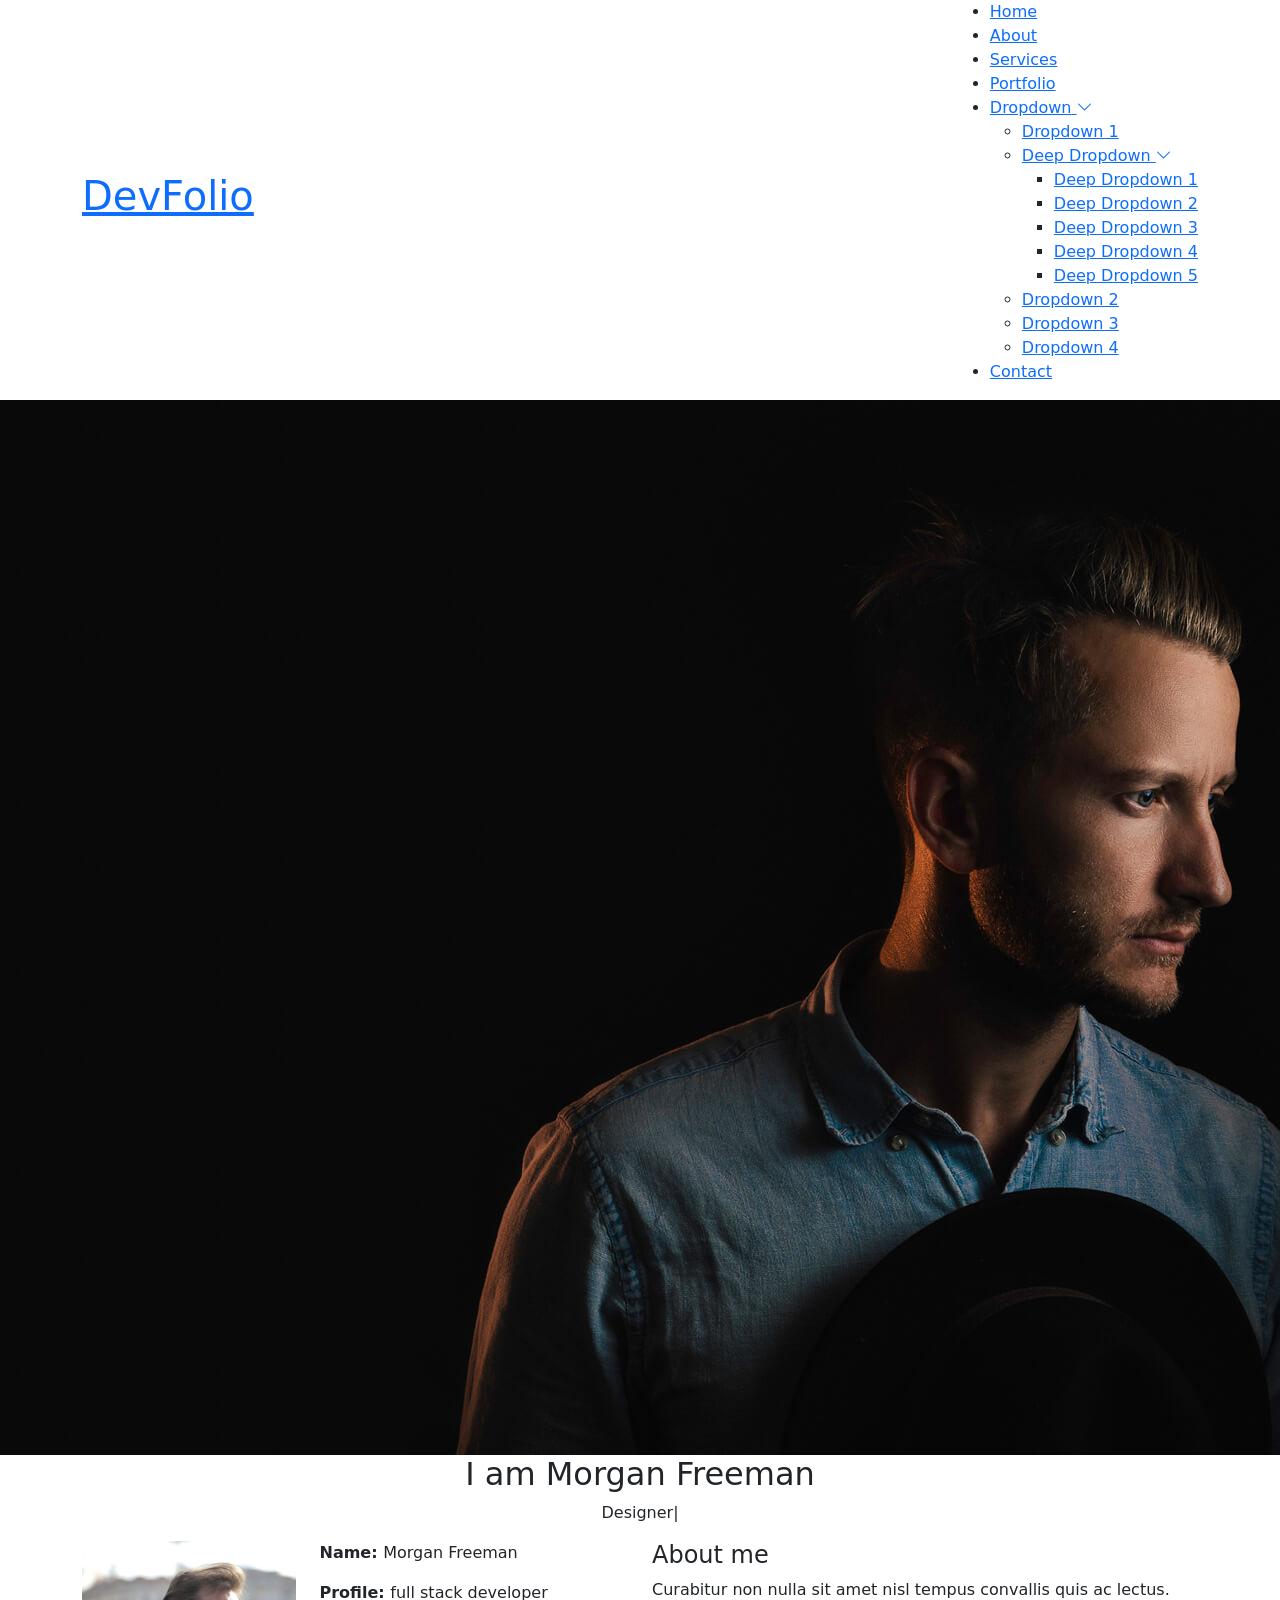
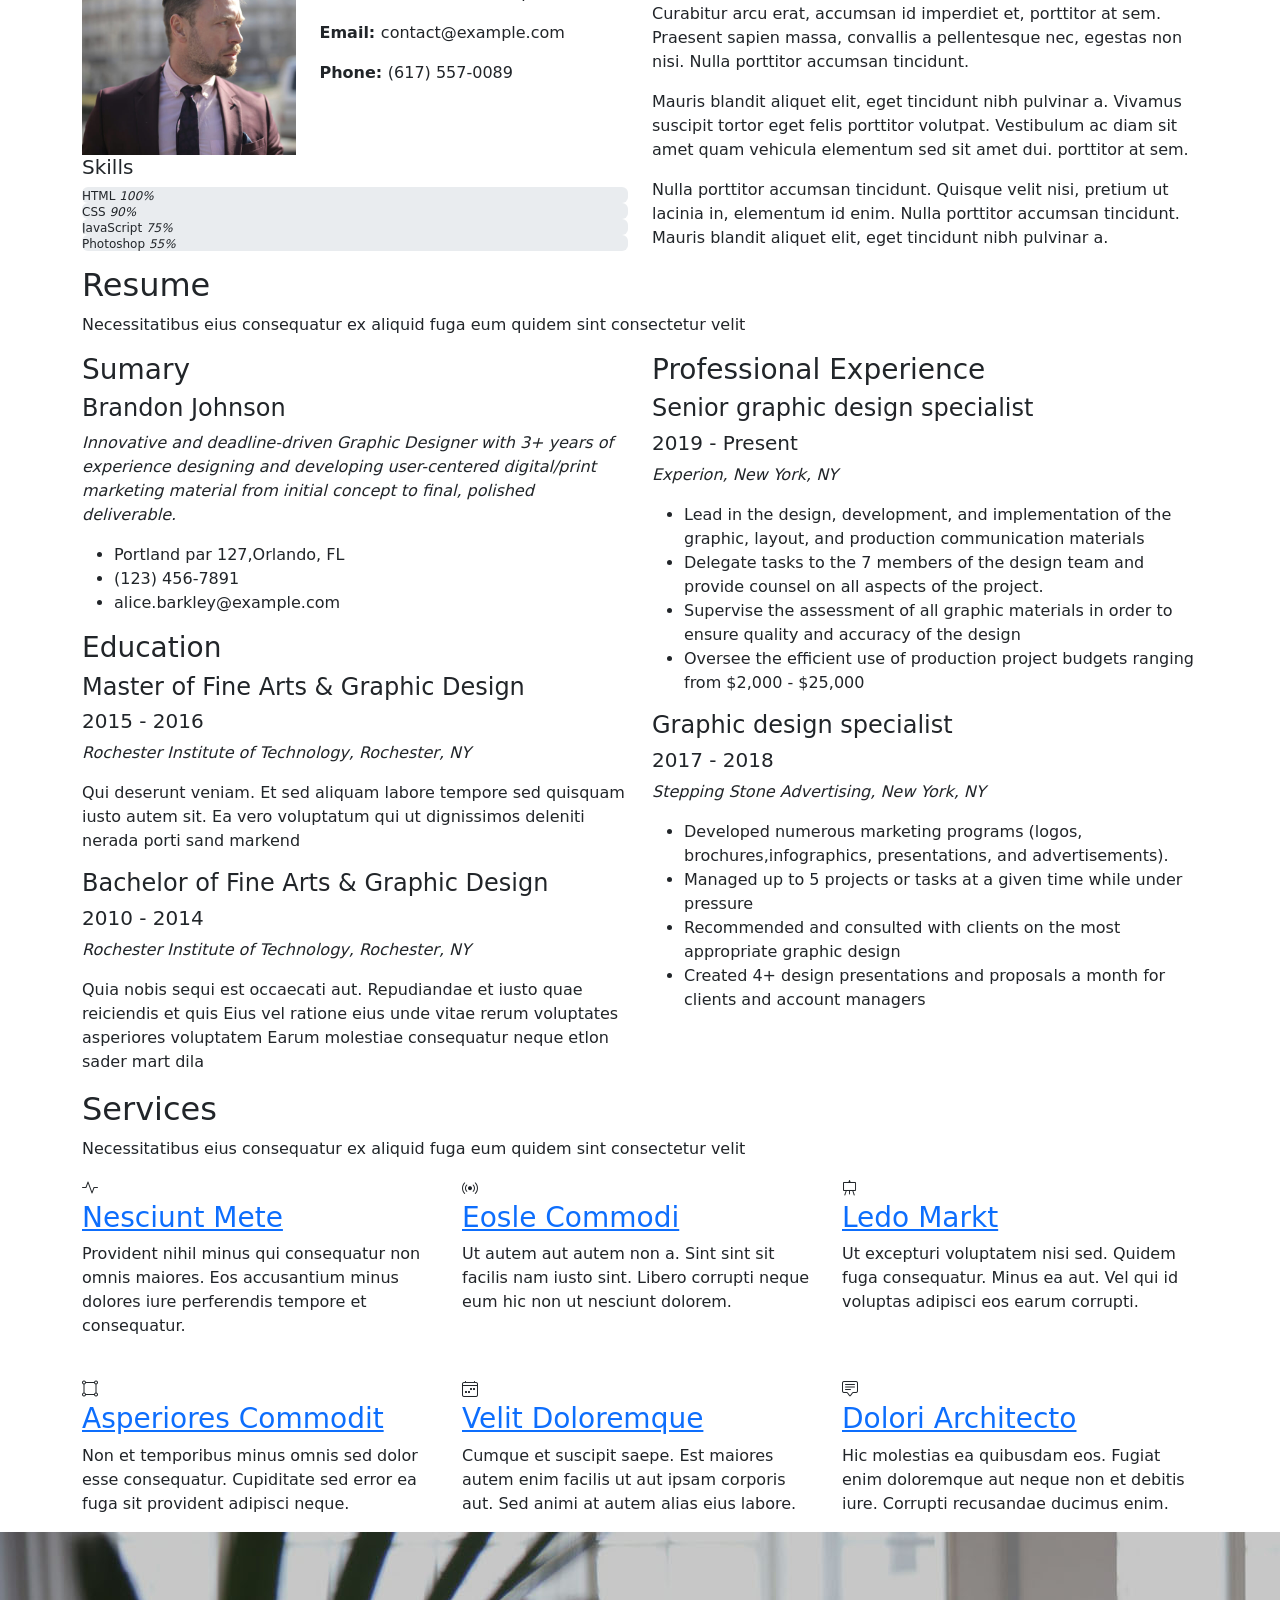
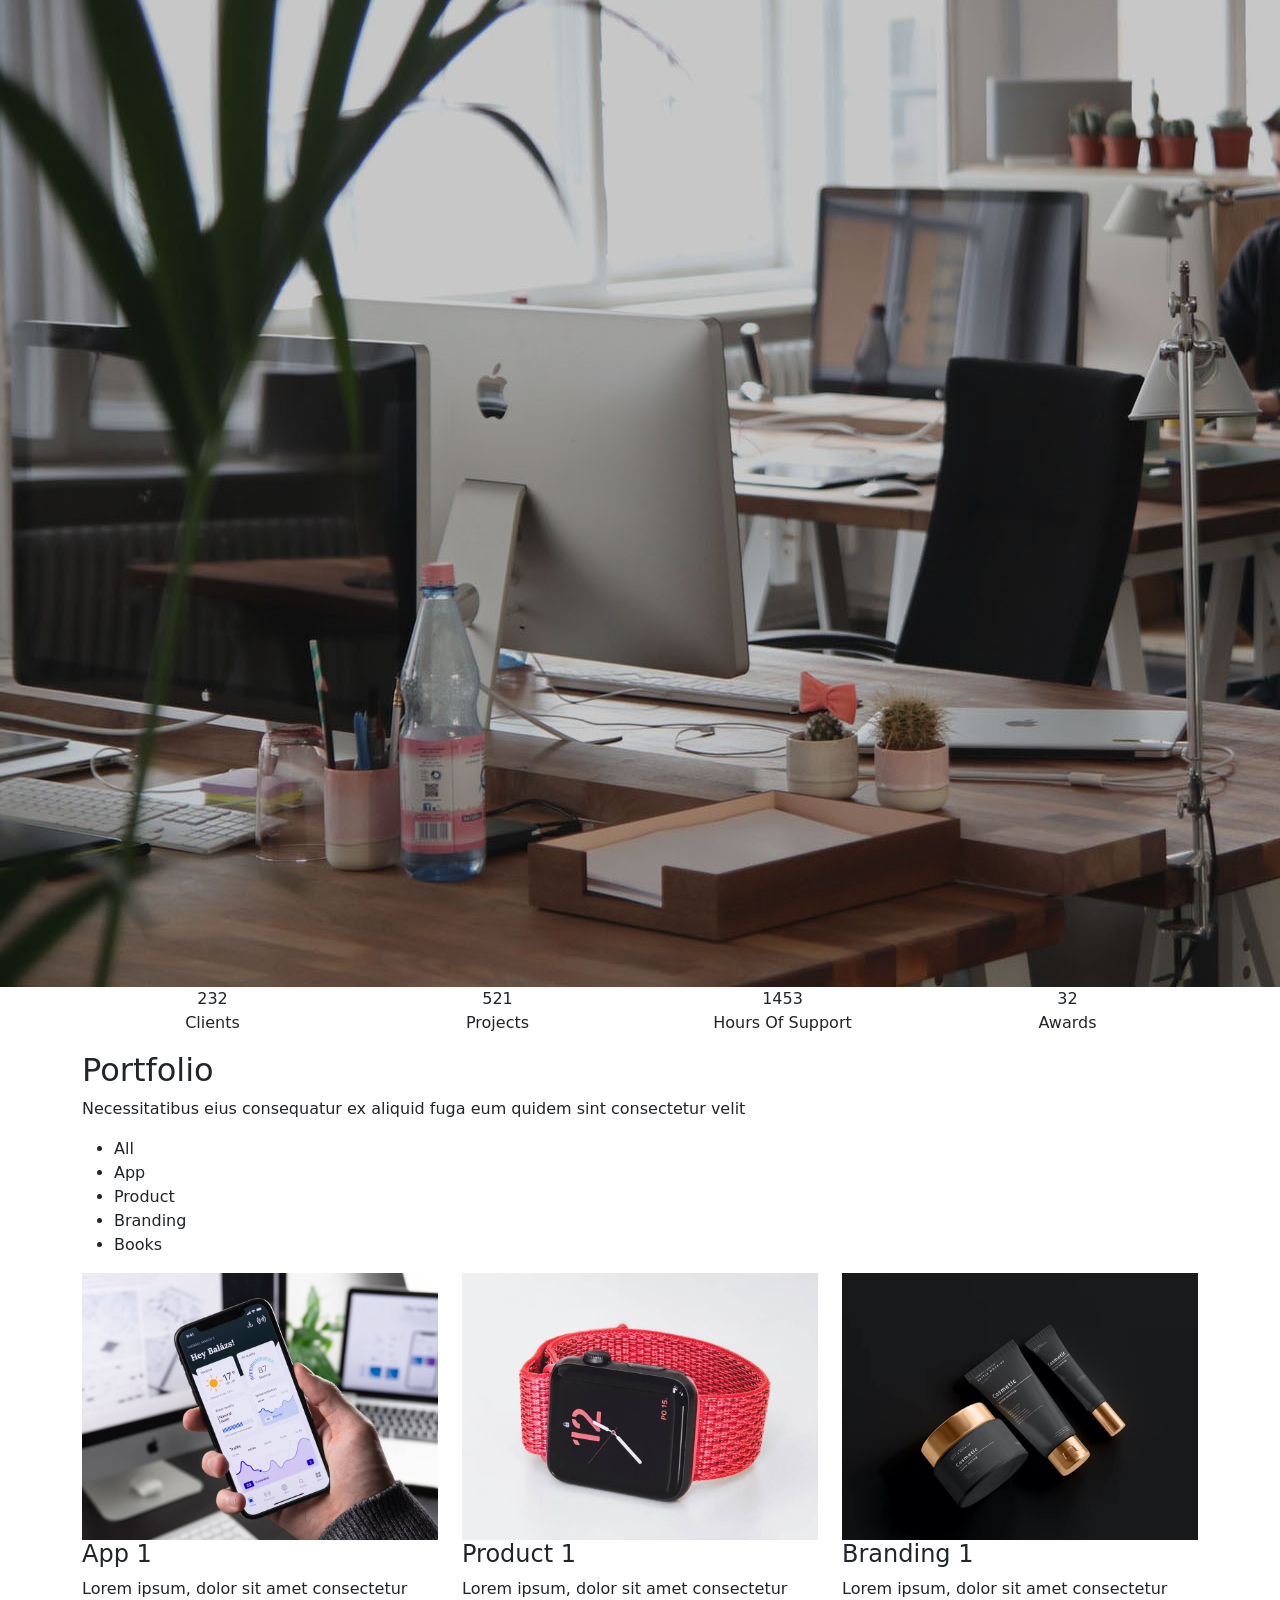
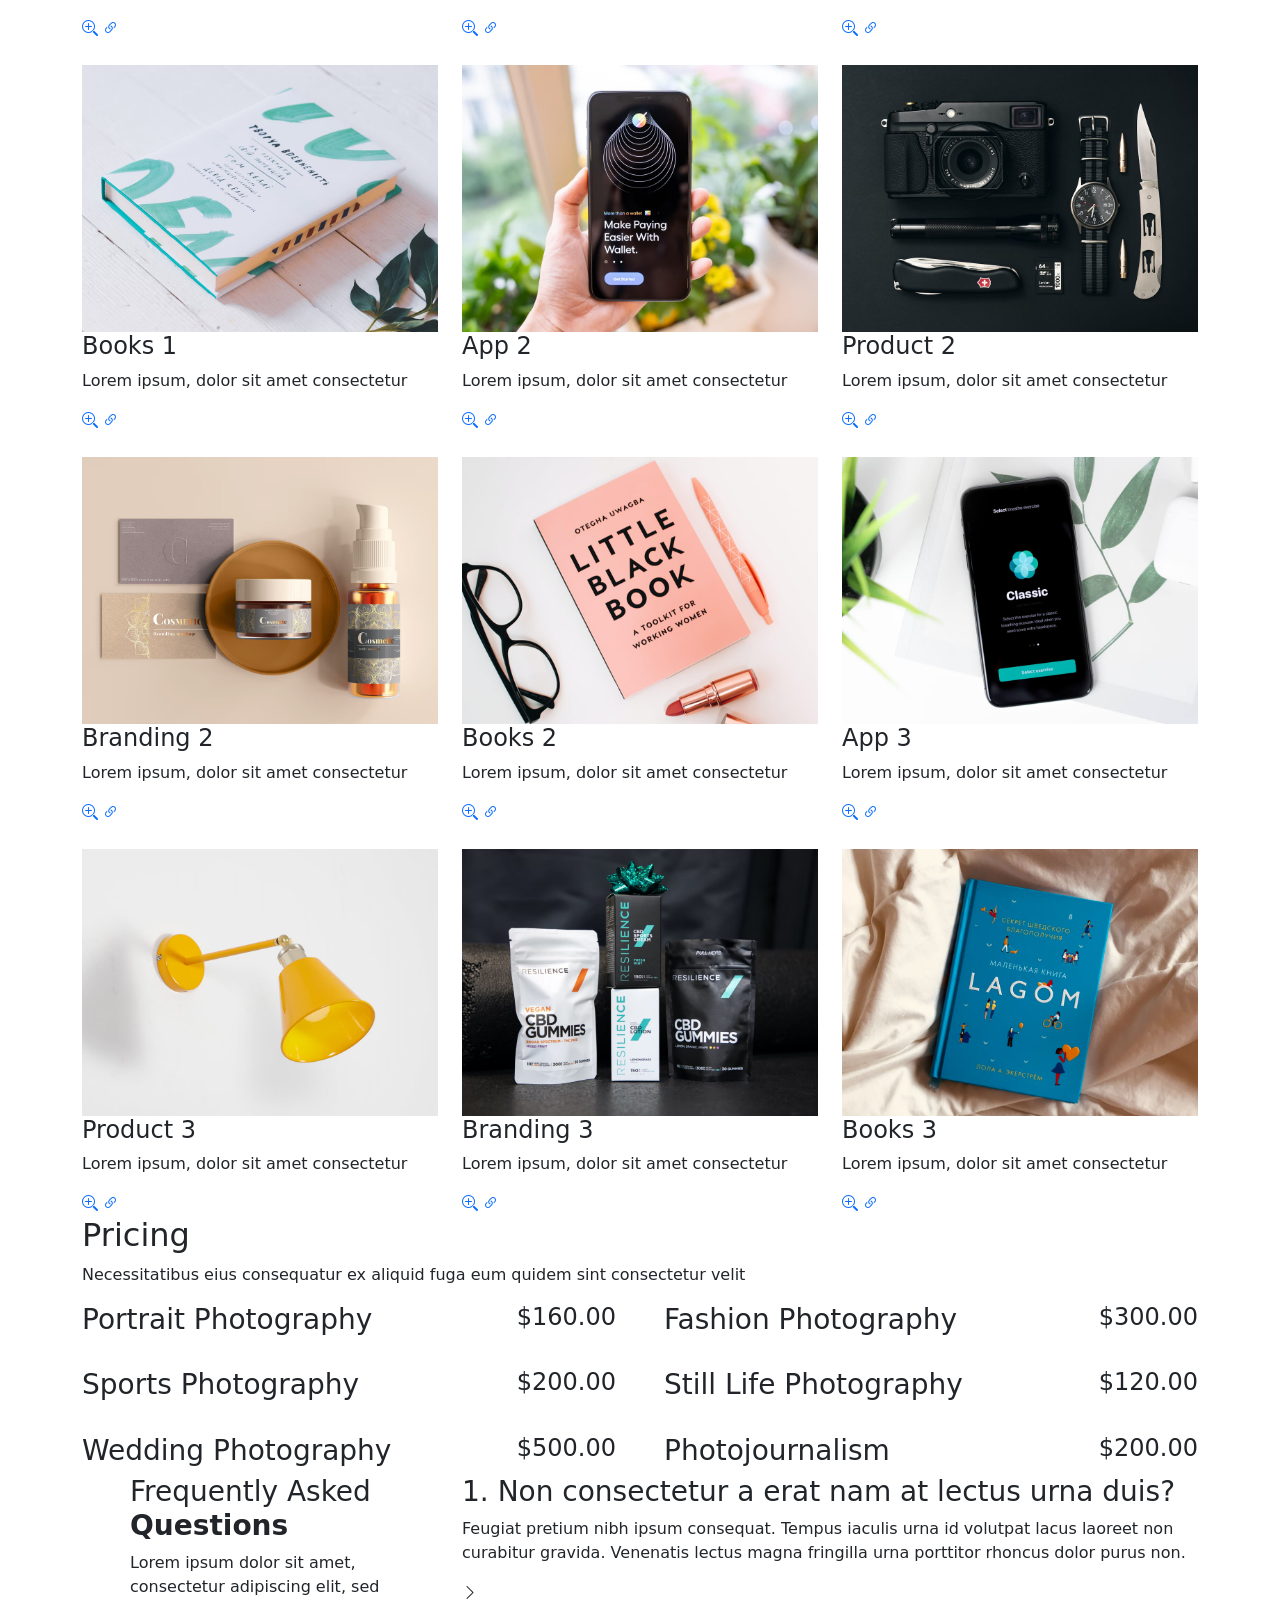
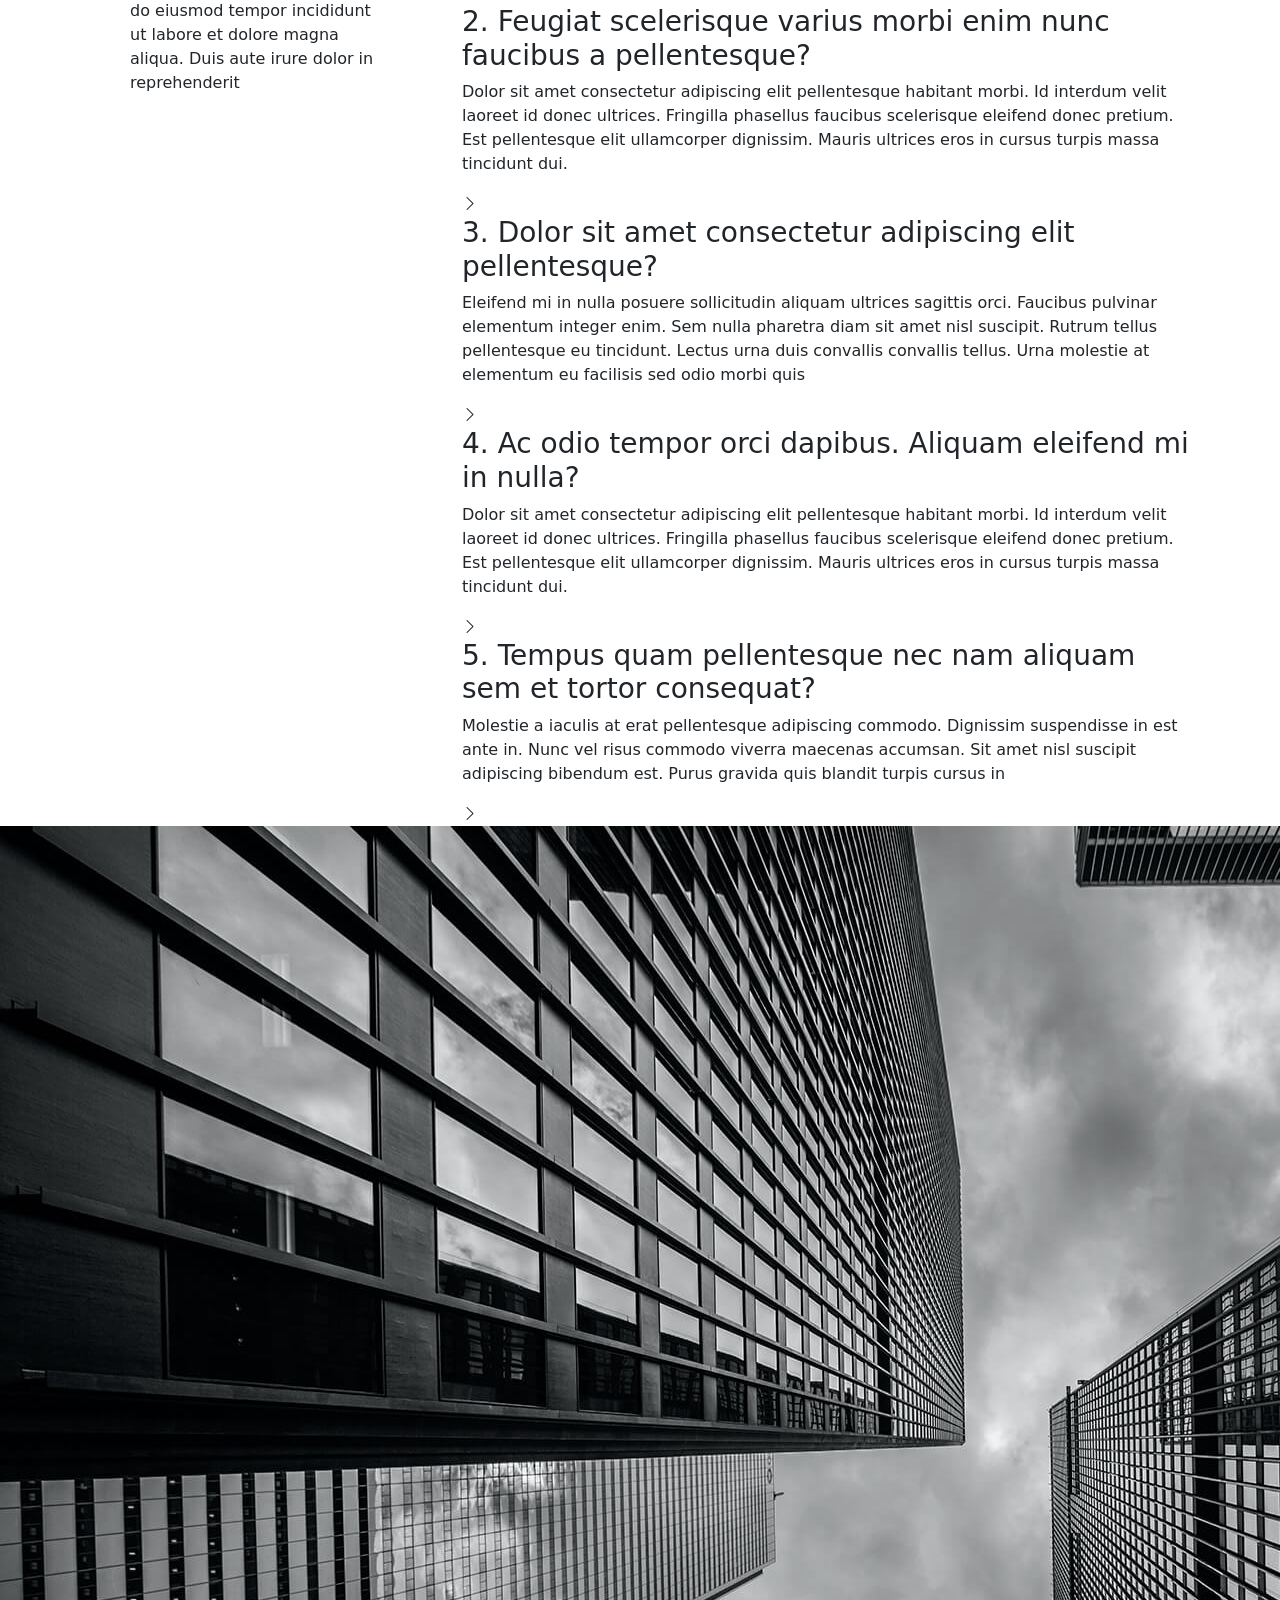
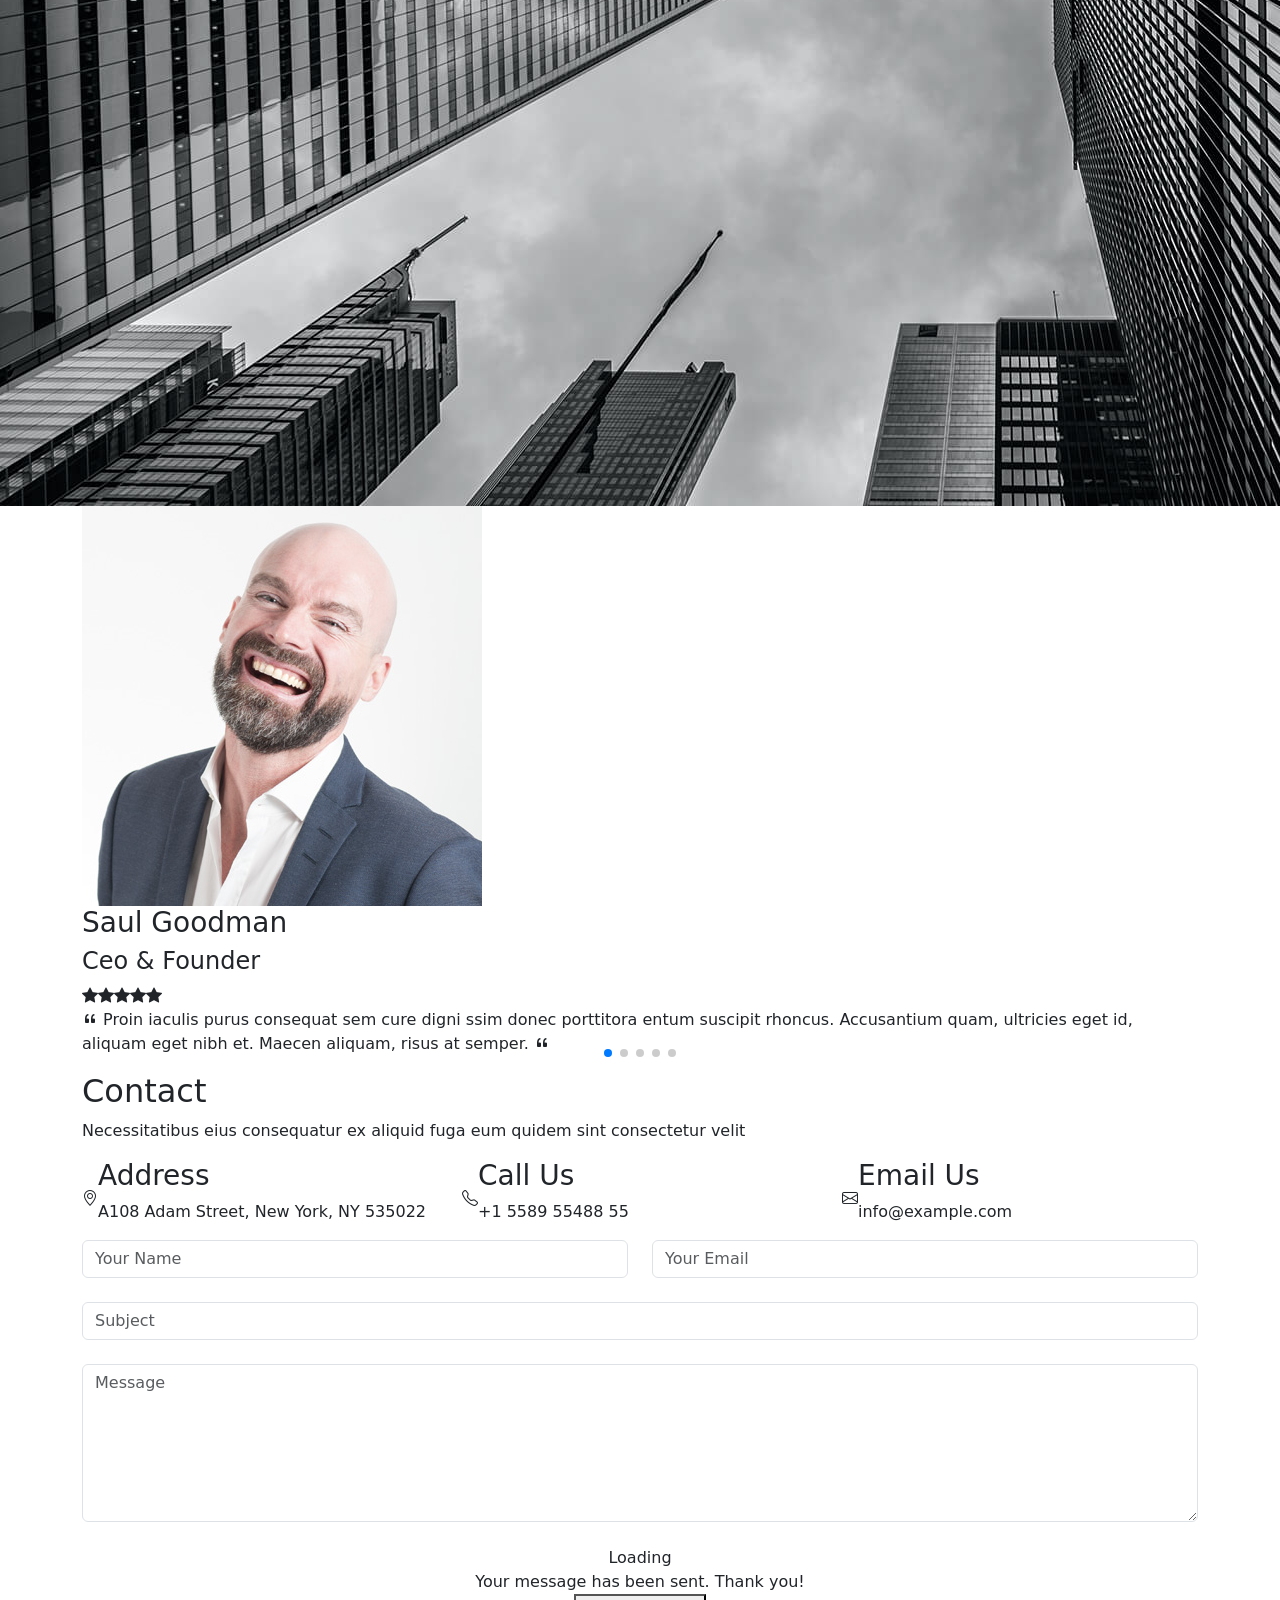
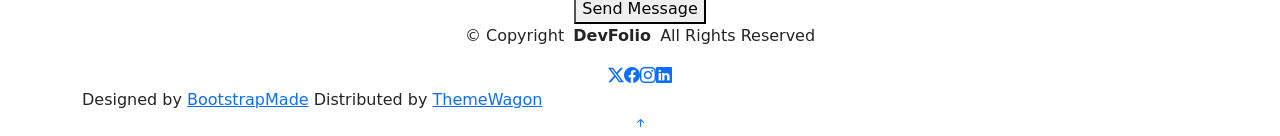
==== index.html @ 2f541959 "Upload full DevFolio site" ====
<!DOCTYPE html>
<html lang="en">

<head>
  <meta charset="utf-8">
  <meta content="width=device-width, initial-scale=1.0" name="viewport">
  <title>Index - DevFolio Bootstrap Template</title>
  <meta name="description" content="">
  <meta name="keywords" content="">

  <!-- Favicons -->
  <link href="assets/img/favicon.png" rel="icon">
  <link href="assets/img/apple-touch-icon.png" rel="apple-touch-icon">

  <!-- Fonts -->
  <link href="https://fonts.googleapis.com" rel="preconnect">
  <link href="https://fonts.gstatic.com" rel="preconnect" crossorigin>
  <link href="https://fonts.googleapis.com/css2?family=Roboto:ital,wght@0,100;0,300;0,400;0,500;0,700;0,900;1,100;1,300;1,400;1,500;1,700;1,900&family=Poppins:ital,wght@0,100;0,200;0,300;0,400;0,500;0,600;0,700;0,800;0,900;1,100;1,200;1,300;1,400;1,500;1,600;1,700;1,800;1,900&family=Raleway:ital,wght@0,100;0,200;0,300;0,400;0,500;0,600;0,700;0,800;0,900;1,100;1,200;1,300;1,400;1,500;1,600;1,700;1,800;1,900&display=swap" rel="stylesheet">

  <!-- Vendor CSS Files -->
  <link href="assets/vendor/bootstrap/css/bootstrap.min.css" rel="stylesheet">
  <link href="assets/vendor/bootstrap-icons/bootstrap-icons.css" rel="stylesheet">
  <link href="assets/vendor/aos/aos.css" rel="stylesheet">
  <link href="assets/vendor/glightbox/css/glightbox.min.css" rel="stylesheet">
  <link href="assets/vendor/swiper/swiper-bundle.min.css" rel="stylesheet">

  <!-- Main CSS File -->
  <link href="assets/css/main.css" rel="stylesheet">

  <!-- =======================================================
  * Template Name: DevFolio
  * Template URL: https://bootstrapmade.com/devfolio-bootstrap-portfolio-html-template/
  * Updated: Aug 07 2024 with Bootstrap v5.3.3
  * Author: BootstrapMade.com
  * License: https://bootstrapmade.com/license/
  ======================================================== -->
</head>

<body class="index-page">

  <header id="header" class="header d-flex align-items-center sticky-top">
    <div class="container-fluid container-xl position-relative d-flex align-items-center justify-content-between">

      <a href="index.html" class="logo d-flex align-items-center">
        <!-- Uncomment the line below if you also wish to use an image logo -->
        <!-- <img src="assets/img/logo.png" alt=""> -->
        <h1 class="sitename">DevFolio</h1>
      </a>

      <nav id="navmenu" class="navmenu">
        <ul>
          <li><a href="#hero" class="active">Home<br></a></li>
          <li><a href="#about">About</a></li>
          <li><a href="#services">Services</a></li>
          <li><a href="#portfolio">Portfolio</a></li>
          <li class="dropdown"><a href="#"><span>Dropdown</span> <i class="bi bi-chevron-down toggle-dropdown"></i></a>
            <ul>
              <li><a href="#">Dropdown 1</a></li>
              <li class="dropdown"><a href="#"><span>Deep Dropdown</span> <i class="bi bi-chevron-down toggle-dropdown"></i></a>
                <ul>
                  <li><a href="#">Deep Dropdown 1</a></li>
                  <li><a href="#">Deep Dropdown 2</a></li>
                  <li><a href="#">Deep Dropdown 3</a></li>
                  <li><a href="#">Deep Dropdown 4</a></li>
                  <li><a href="#">Deep Dropdown 5</a></li>
                </ul>
              </li>
              <li><a href="#">Dropdown 2</a></li>
              <li><a href="#">Dropdown 3</a></li>
              <li><a href="#">Dropdown 4</a></li>
            </ul>
          </li>
          <li><a href="#contact">Contact</a></li>
        </ul>
        <i class="mobile-nav-toggle d-xl-none bi bi-list"></i>
      </nav>

    </div>
  </header>

  <main class="main">

    <!-- Hero Section -->
    <section id="hero" class="hero section dark-background">

      <img src="assets/img/hero-img.jpg" alt="" data-aos="fade-in">

      <div class="container d-flex flex-column align-items-center justify-content-center text-center" data-aos="fade-up" data-aos-delay="100">
        <h2>I am Morgan Freeman</h2>
        <p><span class="typed" data-typed-items="Designer, Developer, Freelancer, Photographer"></span></p>
      </div>

    </section><!-- /Hero Section -->

    <!-- About Section -->
    <section id="about" class="about section">

      <div class="container" data-aos="fade-up" data-aos-delay="100">

        <div class="row gy-4">
          <div class="col-md-6">

            <div class="row justify-content-between gy-4">
              <div class="col-lg-5">
                <img src="assets/img/profile-img.jpg" class="img-fluid" alt="">
              </div>
              <div class="col-lg-7 about-info">
                <p><strong>Name: </strong> <span>Morgan Freeman</span></p>
                <p><strong>Profile: </strong> <span>full stack developer</span></p>
                <p><strong>Email: </strong> <span>contact@example.com</span></p>
                <p><strong>Phone: </strong> <span>(617) 557-0089</span></p>
              </div>
            </div>

            <div class="skills-content skills-animation">

              <h5>Skills</h5>

              <div class="progress">
                <span class="skill"><span>HTML</span> <i class="val">100%</i></span>
                <div class="progress-bar-wrap">
                  <div class="progress-bar" role="progressbar" aria-valuenow="100" aria-valuemin="0" aria-valuemax="100"></div>
                </div>
              </div><!-- End Skills Item -->

              <div class="progress">
                <span class="skill"><span>CSS</span> <i class="val">90%</i></span>
                <div class="progress-bar-wrap">
                  <div class="progress-bar" role="progressbar" aria-valuenow="90" aria-valuemin="0" aria-valuemax="100"></div>
                </div>
              </div><!-- End Skills Item -->

              <div class="progress">
                <span class="skill"><span>JavaScript</span> <i class="val">75%</i></span>
                <div class="progress-bar-wrap">
                  <div class="progress-bar" role="progressbar" aria-valuenow="75" aria-valuemin="0" aria-valuemax="100"></div>
                </div>
              </div><!-- End Skills Item -->

              <div class="progress">
                <span class="skill"><span>Photoshop</span> <i class="val">55%</i></span>
                <div class="progress-bar-wrap">
                  <div class="progress-bar" role="progressbar" aria-valuenow="55" aria-valuemin="0" aria-valuemax="100"></div>
                </div>
              </div><!-- End Skills Item -->

            </div>
          </div>

          <div class="col-md-6">
            <div class="about-me">
              <h4>About me</h4>
              <p>
                Curabitur non nulla sit amet nisl tempus convallis quis ac lectus. Curabitur arcu erat, accumsan id
                imperdiet et, porttitor
                at sem. Praesent sapien massa, convallis a pellentesque nec, egestas non nisi. Nulla
                porttitor accumsan tincidunt.
              </p>
              <p>
                Mauris blandit aliquet elit, eget tincidunt nibh pulvinar a. Vivamus suscipit tortor eget felis
                porttitor volutpat. Vestibulum
                ac diam sit amet quam vehicula elementum sed sit amet dui. porttitor at sem.
              </p>
              <p>
                Nulla porttitor accumsan tincidunt. Quisque velit nisi, pretium ut lacinia in, elementum id enim.
                Nulla porttitor accumsan
                tincidunt. Mauris blandit aliquet elit, eget tincidunt nibh pulvinar a.
              </p>
            </div>
          </div>
        </div>

      </div>

    </section><!-- /About Section -->

    <!-- Resume Section -->
    <section id="resume" class="resume section">

      <!-- Section Title -->
      <div class="container section-title" data-aos="fade-up">
        <h2>Resume</h2>
        <p>Necessitatibus eius consequatur ex aliquid fuga eum quidem sint consectetur velit</p>
      </div><!-- End Section Title -->

      <div class="container">

        <div class="row">

          <div class="col-lg-6" data-aos="fade-up" data-aos-delay="100">
            <h3 class="resume-title">Sumary</h3>

            <div class="resume-item pb-0">
              <h4>Brandon Johnson</h4>
              <p><em>Innovative and deadline-driven Graphic Designer with 3+ years of experience designing and developing user-centered digital/print marketing material from initial concept to final, polished deliverable.</em></p>
              <ul>
                <li>Portland par 127,Orlando, FL</li>
                <li>(123) 456-7891</li>
                <li>alice.barkley@example.com</li>
              </ul>
            </div><!-- Edn Resume Item -->

            <h3 class="resume-title">Education</h3>
            <div class="resume-item">
              <h4>Master of Fine Arts &amp; Graphic Design</h4>
              <h5>2015 - 2016</h5>
              <p><em>Rochester Institute of Technology, Rochester, NY</em></p>
              <p>Qui deserunt veniam. Et sed aliquam labore tempore sed quisquam iusto autem sit. Ea vero voluptatum qui ut dignissimos deleniti nerada porti sand markend</p>
            </div><!-- Edn Resume Item -->

            <div class="resume-item">
              <h4>Bachelor of Fine Arts &amp; Graphic Design</h4>
              <h5>2010 - 2014</h5>
              <p><em>Rochester Institute of Technology, Rochester, NY</em></p>
              <p>Quia nobis sequi est occaecati aut. Repudiandae et iusto quae reiciendis et quis Eius vel ratione eius unde vitae rerum voluptates asperiores voluptatem Earum molestiae consequatur neque etlon sader mart dila</p>
            </div><!-- Edn Resume Item -->

          </div>

          <div class="col-lg-6" data-aos="fade-up" data-aos-delay="200">
            <h3 class="resume-title">Professional Experience</h3>
            <div class="resume-item">
              <h4>Senior graphic design specialist</h4>
              <h5>2019 - Present</h5>
              <p><em>Experion, New York, NY </em></p>
              <ul>
                <li>Lead in the design, development, and implementation of the graphic, layout, and production communication materials</li>
                <li>Delegate tasks to the 7 members of the design team and provide counsel on all aspects of the project. </li>
                <li>Supervise the assessment of all graphic materials in order to ensure quality and accuracy of the design</li>
                <li>Oversee the efficient use of production project budgets ranging from $2,000 - $25,000</li>
              </ul>
            </div><!-- Edn Resume Item -->

            <div class="resume-item">
              <h4>Graphic design specialist</h4>
              <h5>2017 - 2018</h5>
              <p><em>Stepping Stone Advertising, New York, NY</em></p>
              <ul>
                <li>Developed numerous marketing programs (logos, brochures,infographics, presentations, and advertisements).</li>
                <li>Managed up to 5 projects or tasks at a given time while under pressure</li>
                <li>Recommended and consulted with clients on the most appropriate graphic design</li>
                <li>Created 4+ design presentations and proposals a month for clients and account managers</li>
              </ul>
            </div><!-- Edn Resume Item -->

          </div>

        </div>

      </div>

    </section><!-- /Resume Section -->

    <!-- Services Section -->
    <section id="services" class="services section">

      <!-- Section Title -->
      <div class="container section-title" data-aos="fade-up">
        <h2>Services</h2>
        <p>Necessitatibus eius consequatur ex aliquid fuga eum quidem sint consectetur velit</p>
      </div><!-- End Section Title -->

      <div class="container">

        <div class="row gy-4">

          <div class="col-lg-4 col-md-6" data-aos="fade-up" data-aos-delay="100">
            <div class="service-item  position-relative">
              <div class="icon">
                <i class="bi bi-activity"></i>
              </div>
              <a href="#" class="stretched-link">
                <h3>Nesciunt Mete</h3>
              </a>
              <p>Provident nihil minus qui consequatur non omnis maiores. Eos accusantium minus dolores iure perferendis tempore et consequatur.</p>
            </div>
          </div><!-- End Service Item -->

          <div class="col-lg-4 col-md-6" data-aos="fade-up" data-aos-delay="200">
            <div class="service-item position-relative">
              <div class="icon">
                <i class="bi bi-broadcast"></i>
              </div>
              <a href="#" class="stretched-link">
                <h3>Eosle Commodi</h3>
              </a>
              <p>Ut autem aut autem non a. Sint sint sit facilis nam iusto sint. Libero corrupti neque eum hic non ut nesciunt dolorem.</p>
            </div>
          </div><!-- End Service Item -->

          <div class="col-lg-4 col-md-6" data-aos="fade-up" data-aos-delay="300">
            <div class="service-item position-relative">
              <div class="icon">
                <i class="bi bi-easel"></i>
              </div>
              <a href="#" class="stretched-link">
                <h3>Ledo Markt</h3>
              </a>
              <p>Ut excepturi voluptatem nisi sed. Quidem fuga consequatur. Minus ea aut. Vel qui id voluptas adipisci eos earum corrupti.</p>
            </div>
          </div><!-- End Service Item -->

          <div class="col-lg-4 col-md-6" data-aos="fade-up" data-aos-delay="400">
            <div class="service-item position-relative">
              <div class="icon">
                <i class="bi bi-bounding-box-circles"></i>
              </div>
              <a href="#" class="stretched-link">
                <h3>Asperiores Commodit</h3>
              </a>
              <p>Non et temporibus minus omnis sed dolor esse consequatur. Cupiditate sed error ea fuga sit provident adipisci neque.</p>
              <a href="#" class="stretched-link"></a>
            </div>
          </div><!-- End Service Item -->

          <div class="col-lg-4 col-md-6" data-aos="fade-up" data-aos-delay="500">
            <div class="service-item position-relative">
              <div class="icon">
                <i class="bi bi-calendar4-week"></i>
              </div>
              <a href="#" class="stretched-link">
                <h3>Velit Doloremque</h3>
              </a>
              <p>Cumque et suscipit saepe. Est maiores autem enim facilis ut aut ipsam corporis aut. Sed animi at autem alias eius labore.</p>
              <a href="#" class="stretched-link"></a>
            </div>
          </div><!-- End Service Item -->

          <div class="col-lg-4 col-md-6" data-aos="fade-up" data-aos-delay="600">
            <div class="service-item position-relative">
              <div class="icon">
                <i class="bi bi-chat-square-text"></i>
              </div>
              <a href="#" class="stretched-link">
                <h3>Dolori Architecto</h3>
              </a>
              <p>Hic molestias ea quibusdam eos. Fugiat enim doloremque aut neque non et debitis iure. Corrupti recusandae ducimus enim.</p>
              <a href="#" class="stretched-link"></a>
            </div>
          </div><!-- End Service Item -->

        </div>

      </div>

    </section><!-- /Services Section -->

    <!-- Stats Section -->
    <section id="stats" class="stats section accent-background">

      <img src="assets/img/stats-bg.jpg" alt="" data-aos="fade-in">

      <div class="container position-relative" data-aos="fade-up" data-aos-delay="100">

        <div class="row gy-4">

          <div class="col-lg-3 col-md-6">
            <div class="stats-item text-center w-100 h-100">
              <span data-purecounter-start="0" data-purecounter-end="232" data-purecounter-duration="0" class="purecounter">232</span>
              <p>Clients</p>
            </div>
          </div><!-- End Stats Item -->

          <div class="col-lg-3 col-md-6">
            <div class="stats-item text-center w-100 h-100">
              <span data-purecounter-start="0" data-purecounter-end="521" data-purecounter-duration="0" class="purecounter">521</span>
              <p>Projects</p>
            </div>
          </div><!-- End Stats Item -->

          <div class="col-lg-3 col-md-6">
            <div class="stats-item text-center w-100 h-100">
              <span data-purecounter-start="0" data-purecounter-end="1453" data-purecounter-duration="0" class="purecounter">1453</span>
              <p>Hours Of Support</p>
            </div>
          </div><!-- End Stats Item -->

          <div class="col-lg-3 col-md-6">
            <div class="stats-item text-center w-100 h-100">
              <span data-purecounter-start="0" data-purecounter-end="32" data-purecounter-duration="0" class="purecounter">32</span>
              <p>Awards</p>
            </div>
          </div><!-- End Stats Item -->

        </div>

      </div>

    </section><!-- /Stats Section -->

    <!-- Portfolio Section -->
    <section id="portfolio" class="portfolio section">

      <!-- Section Title -->
      <div class="container section-title" data-aos="fade-up">
        <h2>Portfolio</h2>
        <p>Necessitatibus eius consequatur ex aliquid fuga eum quidem sint consectetur velit</p>
      </div><!-- End Section Title -->

      <div class="container">

        <div class="isotope-layout" data-default-filter="*" data-layout="masonry" data-sort="original-order">

          <ul class="portfolio-filters isotope-filters" data-aos="fade-up" data-aos-delay="100">
            <li data-filter="*" class="filter-active">All</li>
            <li data-filter=".filter-app">App</li>
            <li data-filter=".filter-product">Product</li>
            <li data-filter=".filter-branding">Branding</li>
            <li data-filter=".filter-books">Books</li>
          </ul><!-- End Portfolio Filters -->

          <div class="row gy-4 isotope-container" data-aos="fade-up" data-aos-delay="200">

            <div class="col-lg-4 col-md-6 portfolio-item isotope-item filter-app">
              <img src="assets/img/portfolio/app-1.jpg" class="img-fluid" alt="">
              <div class="portfolio-info">
                <h4>App 1</h4>
                <p>Lorem ipsum, dolor sit amet consectetur</p>
                <a href="assets/img/portfolio/app-1.jpg" title="App 1" data-gallery="portfolio-gallery-app" class="glightbox preview-link"><i class="bi bi-zoom-in"></i></a>
                <a href="portfolio-details.html" title="More Details" class="details-link"><i class="bi bi-link-45deg"></i></a>
              </div>
            </div><!-- End Portfolio Item -->

            <div class="col-lg-4 col-md-6 portfolio-item isotope-item filter-product">
              <img src="assets/img/portfolio/product-1.jpg" class="img-fluid" alt="">
              <div class="portfolio-info">
                <h4>Product 1</h4>
                <p>Lorem ipsum, dolor sit amet consectetur</p>
                <a href="assets/img/portfolio/product-1.jpg" title="Product 1" data-gallery="portfolio-gallery-product" class="glightbox preview-link"><i class="bi bi-zoom-in"></i></a>
                <a href="portfolio-details.html" title="More Details" class="details-link"><i class="bi bi-link-45deg"></i></a>
              </div>
            </div><!-- End Portfolio Item -->

            <div class="col-lg-4 col-md-6 portfolio-item isotope-item filter-branding">
              <img src="assets/img/portfolio/branding-1.jpg" class="img-fluid" alt="">
              <div class="portfolio-info">
                <h4>Branding 1</h4>
                <p>Lorem ipsum, dolor sit amet consectetur</p>
                <a href="assets/img/portfolio/branding-1.jpg" title="Branding 1" data-gallery="portfolio-gallery-branding" class="glightbox preview-link"><i class="bi bi-zoom-in"></i></a>
                <a href="portfolio-details.html" title="More Details" class="details-link"><i class="bi bi-link-45deg"></i></a>
              </div>
            </div><!-- End Portfolio Item -->

            <div class="col-lg-4 col-md-6 portfolio-item isotope-item filter-books">
              <img src="assets/img/portfolio/books-1.jpg" class="img-fluid" alt="">
              <div class="portfolio-info">
                <h4>Books 1</h4>
                <p>Lorem ipsum, dolor sit amet consectetur</p>
                <a href="assets/img/portfolio/books-1.jpg" title="Branding 1" data-gallery="portfolio-gallery-book" class="glightbox preview-link"><i class="bi bi-zoom-in"></i></a>
                <a href="portfolio-details.html" title="More Details" class="details-link"><i class="bi bi-link-45deg"></i></a>
              </div>
            </div><!-- End Portfolio Item -->

            <div class="col-lg-4 col-md-6 portfolio-item isotope-item filter-app">
              <img src="assets/img/portfolio/app-2.jpg" class="img-fluid" alt="">
              <div class="portfolio-info">
                <h4>App 2</h4>
                <p>Lorem ipsum, dolor sit amet consectetur</p>
                <a href="assets/img/portfolio/app-2.jpg" title="App 2" data-gallery="portfolio-gallery-app" class="glightbox preview-link"><i class="bi bi-zoom-in"></i></a>
                <a href="portfolio-details.html" title="More Details" class="details-link"><i class="bi bi-link-45deg"></i></a>
              </div>
            </div><!-- End Portfolio Item -->

            <div class="col-lg-4 col-md-6 portfolio-item isotope-item filter-product">
              <img src="assets/img/portfolio/product-2.jpg" class="img-fluid" alt="">
              <div class="portfolio-info">
                <h4>Product 2</h4>
                <p>Lorem ipsum, dolor sit amet consectetur</p>
                <a href="assets/img/portfolio/product-2.jpg" title="Product 2" data-gallery="portfolio-gallery-product" class="glightbox preview-link"><i class="bi bi-zoom-in"></i></a>
                <a href="portfolio-details.html" title="More Details" class="details-link"><i class="bi bi-link-45deg"></i></a>
              </div>
            </div><!-- End Portfolio Item -->

            <div class="col-lg-4 col-md-6 portfolio-item isotope-item filter-branding">
              <img src="assets/img/portfolio/branding-2.jpg" class="img-fluid" alt="">
              <div class="portfolio-info">
                <h4>Branding 2</h4>
                <p>Lorem ipsum, dolor sit amet consectetur</p>
                <a href="assets/img/portfolio/branding-2.jpg" title="Branding 2" data-gallery="portfolio-gallery-branding" class="glightbox preview-link"><i class="bi bi-zoom-in"></i></a>
                <a href="portfolio-details.html" title="More Details" class="details-link"><i class="bi bi-link-45deg"></i></a>
              </div>
            </div><!-- End Portfolio Item -->

            <div class="col-lg-4 col-md-6 portfolio-item isotope-item filter-books">
              <img src="assets/img/portfolio/books-2.jpg" class="img-fluid" alt="">
              <div class="portfolio-info">
                <h4>Books 2</h4>
                <p>Lorem ipsum, dolor sit amet consectetur</p>
                <a href="assets/img/portfolio/books-2.jpg" title="Branding 2" data-gallery="portfolio-gallery-book" class="glightbox preview-link"><i class="bi bi-zoom-in"></i></a>
                <a href="portfolio-details.html" title="More Details" class="details-link"><i class="bi bi-link-45deg"></i></a>
              </div>
            </div><!-- End Portfolio Item -->

            <div class="col-lg-4 col-md-6 portfolio-item isotope-item filter-app">
              <img src="assets/img/portfolio/app-3.jpg" class="img-fluid" alt="">
              <div class="portfolio-info">
                <h4>App 3</h4>
                <p>Lorem ipsum, dolor sit amet consectetur</p>
                <a href="assets/img/portfolio/app-3.jpg" title="App 3" data-gallery="portfolio-gallery-app" class="glightbox preview-link"><i class="bi bi-zoom-in"></i></a>
                <a href="portfolio-details.html" title="More Details" class="details-link"><i class="bi bi-link-45deg"></i></a>
              </div>
            </div><!-- End Portfolio Item -->

            <div class="col-lg-4 col-md-6 portfolio-item isotope-item filter-product">
              <img src="assets/img/portfolio/product-3.jpg" class="img-fluid" alt="">
              <div class="portfolio-info">
                <h4>Product 3</h4>
                <p>Lorem ipsum, dolor sit amet consectetur</p>
                <a href="assets/img/portfolio/product-3.jpg" title="Product 3" data-gallery="portfolio-gallery-product" class="glightbox preview-link"><i class="bi bi-zoom-in"></i></a>
                <a href="portfolio-details.html" title="More Details" class="details-link"><i class="bi bi-link-45deg"></i></a>
              </div>
            </div><!-- End Portfolio Item -->

            <div class="col-lg-4 col-md-6 portfolio-item isotope-item filter-branding">
              <img src="assets/img/portfolio/branding-3.jpg" class="img-fluid" alt="">
              <div class="portfolio-info">
                <h4>Branding 3</h4>
                <p>Lorem ipsum, dolor sit amet consectetur</p>
                <a href="assets/img/portfolio/branding-3.jpg" title="Branding 2" data-gallery="portfolio-gallery-branding" class="glightbox preview-link"><i class="bi bi-zoom-in"></i></a>
                <a href="portfolio-details.html" title="More Details" class="details-link"><i class="bi bi-link-45deg"></i></a>
              </div>
            </div><!-- End Portfolio Item -->

            <div class="col-lg-4 col-md-6 portfolio-item isotope-item filter-books">
              <img src="assets/img/portfolio/books-3.jpg" class="img-fluid" alt="">
              <div class="portfolio-info">
                <h4>Books 3</h4>
                <p>Lorem ipsum, dolor sit amet consectetur</p>
                <a href="assets/img/portfolio/books-3.jpg" title="Branding 3" data-gallery="portfolio-gallery-book" class="glightbox preview-link"><i class="bi bi-zoom-in"></i></a>
                <a href="portfolio-details.html" title="More Details" class="details-link"><i class="bi bi-link-45deg"></i></a>
              </div>
            </div><!-- End Portfolio Item -->

          </div><!-- End Portfolio Container -->

        </div>

      </div>

    </section><!-- /Portfolio Section -->

    <!-- Pricing Section -->
    <section id="pricing" class="pricing section">

      <!-- Section Title -->
      <div class="container section-title" data-aos="fade-up">
        <h2>Pricing</h2>
        <p>Necessitatibus eius consequatur ex aliquid fuga eum quidem sint consectetur velit</p>
      </div><!-- End Section Title -->

      <div class="container" data-aos="fade-up" data-aos-delay="100">

        <div class="row gy-4 gx-lg-5">

          <div class="col-lg-6">
            <div class="pricing-item d-flex justify-content-between">
              <h3>Portrait Photography</h3>
              <h4>$160.00</h4>
            </div>
          </div><!-- End Pricing Item -->

          <div class="col-lg-6">
            <div class="pricing-item d-flex justify-content-between">
              <h3>Fashion Photography</h3>
              <h4>$300.00</h4>
            </div>
          </div><!-- End Pricing Item -->

          <div class="col-lg-6">
            <div class="pricing-item d-flex justify-content-between">
              <h3>Sports Photography</h3>
              <h4>$200.00</h4>
            </div>
          </div><!-- End Pricing Item -->

          <div class="col-lg-6">
            <div class="pricing-item d-flex justify-content-between">
              <h3>Still Life Photography</h3>
              <h4>$120.00</h4>
            </div>
          </div><!-- End Pricing Item -->

          <div class="col-lg-6">
            <div class="pricing-item d-flex justify-content-between">
              <h3>Wedding Photography</h3>
              <h4>$500.00</h4>
            </div>
          </div><!-- End Pricing Item -->

          <div class="col-lg-6">
            <div class="pricing-item d-flex justify-content-between">
              <h3>Photojournalism</h3>
              <h4>$200.00</h4>
            </div>
          </div><!-- End Pricing Item -->

        </div>

      </div>

    </section><!-- /Pricing Section -->

    <!-- Faq Section -->
    <section id="faq" class="faq section">

      <div class="container">

        <div class="row gy-4">

          <div class="col-lg-4" data-aos="fade-up" data-aos-delay="100">
            <div class="content px-xl-5">
              <h3><span>Frequently Asked </span><strong>Questions</strong></h3>
              <p>
                Lorem ipsum dolor sit amet, consectetur adipiscing elit, sed do eiusmod tempor incididunt ut labore et dolore magna aliqua. Duis aute irure dolor in reprehenderit
              </p>
            </div>
          </div>

          <div class="col-lg-8" data-aos="fade-up" data-aos-delay="200">

            <div class="faq-container">
              <div class="faq-item faq-active">
                <h3><span class="num">1.</span> <span>Non consectetur a erat nam at lectus urna duis?</span></h3>
                <div class="faq-content">
                  <p>Feugiat pretium nibh ipsum consequat. Tempus iaculis urna id volutpat lacus laoreet non curabitur gravida. Venenatis lectus magna fringilla urna porttitor rhoncus dolor purus non.</p>
                </div>
                <i class="faq-toggle bi bi-chevron-right"></i>
              </div><!-- End Faq item-->

              <div class="faq-item">
                <h3><span class="num">2.</span> <span>Feugiat scelerisque varius morbi enim nunc faucibus a pellentesque?</span></h3>
                <div class="faq-content">
                  <p>Dolor sit amet consectetur adipiscing elit pellentesque habitant morbi. Id interdum velit laoreet id donec ultrices. Fringilla phasellus faucibus scelerisque eleifend donec pretium. Est pellentesque elit ullamcorper dignissim. Mauris ultrices eros in cursus turpis massa tincidunt dui.</p>
                </div>
                <i class="faq-toggle bi bi-chevron-right"></i>
              </div><!-- End Faq item-->

              <div class="faq-item">
                <h3><span class="num">3.</span> <span>Dolor sit amet consectetur adipiscing elit pellentesque?</span></h3>
                <div class="faq-content">
                  <p>Eleifend mi in nulla posuere sollicitudin aliquam ultrices sagittis orci. Faucibus pulvinar elementum integer enim. Sem nulla pharetra diam sit amet nisl suscipit. Rutrum tellus pellentesque eu tincidunt. Lectus urna duis convallis convallis tellus. Urna molestie at elementum eu facilisis sed odio morbi quis</p>
                </div>
                <i class="faq-toggle bi bi-chevron-right"></i>
              </div><!-- End Faq item-->

              <div class="faq-item">
                <h3><span class="num">4.</span> <span>Ac odio tempor orci dapibus. Aliquam eleifend mi in nulla?</span></h3>
                <div class="faq-content">
                  <p>Dolor sit amet consectetur adipiscing elit pellentesque habitant morbi. Id interdum velit laoreet id donec ultrices. Fringilla phasellus faucibus scelerisque eleifend donec pretium. Est pellentesque elit ullamcorper dignissim. Mauris ultrices eros in cursus turpis massa tincidunt dui.</p>
                </div>
                <i class="faq-toggle bi bi-chevron-right"></i>
              </div><!-- End Faq item-->

              <div class="faq-item">
                <h3><span class="num">5.</span> <span>Tempus quam pellentesque nec nam aliquam sem et tortor consequat?</span></h3>
                <div class="faq-content">
                  <p>Molestie a iaculis at erat pellentesque adipiscing commodo. Dignissim suspendisse in est ante in. Nunc vel risus commodo viverra maecenas accumsan. Sit amet nisl suscipit adipiscing bibendum est. Purus gravida quis blandit turpis cursus in</p>
                </div>
                <i class="faq-toggle bi bi-chevron-right"></i>
              </div><!-- End Faq item-->

            </div>

          </div>
        </div>

      </div>

    </section><!-- /Faq Section -->

    <!-- Testimonials Section -->
    <section id="testimonials" class="testimonials section accent-background">

      <img src="assets/img/testimonials-bg.jpg" class="testimonials-bg" alt="">

      <div class="container" data-aos="fade-up" data-aos-delay="100">

        <div class="swiper init-swiper">
          <script type="application/json" class="swiper-config">
            {
              "loop": true,
              "speed": 600,
              "autoplay": {
                "delay": 5000
              },
              "slidesPerView": "auto",
              "pagination": {
                "el": ".swiper-pagination",
                "type": "bullets",
                "clickable": true
              }
            }
          </script>
          <div class="swiper-wrapper">

            <div class="swiper-slide">
              <div class="testimonial-item">
                <img src="assets/img/testimonials/testimonials-1.jpg" class="testimonial-img" alt="">
                <h3>Saul Goodman</h3>
                <h4>Ceo &amp; Founder</h4>
                <div class="stars">
                  <i class="bi bi-star-fill"></i><i class="bi bi-star-fill"></i><i class="bi bi-star-fill"></i><i class="bi bi-star-fill"></i><i class="bi bi-star-fill"></i>
                </div>
                <p>
                  <i class="bi bi-quote quote-icon-left"></i>
                  <span>Proin iaculis purus consequat sem cure digni ssim donec porttitora entum suscipit rhoncus. Accusantium quam, ultricies eget id, aliquam eget nibh et. Maecen aliquam, risus at semper.</span>
                  <i class="bi bi-quote quote-icon-right"></i>
                </p>
              </div>
            </div><!-- End testimonial item -->

            <div class="swiper-slide">
              <div class="testimonial-item">
                <img src="assets/img/testimonials/testimonials-2.jpg" class="testimonial-img" alt="">
                <h3>Sara Wilsson</h3>
                <h4>Designer</h4>
                <div class="stars">
                  <i class="bi bi-star-fill"></i><i class="bi bi-star-fill"></i><i class="bi bi-star-fill"></i><i class="bi bi-star-fill"></i><i class="bi bi-star-fill"></i>
                </div>
                <p>
                  <i class="bi bi-quote quote-icon-left"></i>
                  <span>Export tempor illum tamen malis malis eram quae irure esse labore quem cillum quid cillum eram malis quorum velit fore eram velit sunt aliqua noster fugiat irure amet legam anim culpa.</span>
                  <i class="bi bi-quote quote-icon-right"></i>
                </p>
              </div>
            </div><!-- End testimonial item -->

            <div class="swiper-slide">
              <div class="testimonial-item">
                <img src="assets/img/testimonials/testimonials-3.jpg" class="testimonial-img" alt="">
                <h3>Jena Karlis</h3>
                <h4>Store Owner</h4>
                <div class="stars">
                  <i class="bi bi-star-fill"></i><i class="bi bi-star-fill"></i><i class="bi bi-star-fill"></i><i class="bi bi-star-fill"></i><i class="bi bi-star-fill"></i>
                </div>
                <p>
                  <i class="bi bi-quote quote-icon-left"></i>
                  <span>Enim nisi quem export duis labore cillum quae magna enim sint quorum nulla quem veniam duis minim tempor labore quem eram duis noster aute amet eram fore quis sint minim.</span>
                  <i class="bi bi-quote quote-icon-right"></i>
                </p>
              </div>
            </div><!-- End testimonial item -->

            <div class="swiper-slide">
              <div class="testimonial-item">
                <img src="assets/img/testimonials/testimonials-4.jpg" class="testimonial-img" alt="">
                <h3>Matt Brandon</h3>
                <h4>Freelancer</h4>
                <div class="stars">
                  <i class="bi bi-star-fill"></i><i class="bi bi-star-fill"></i><i class="bi bi-star-fill"></i><i class="bi bi-star-fill"></i><i class="bi bi-star-fill"></i>
                </div>
                <p>
                  <i class="bi bi-quote quote-icon-left"></i>
                  <span>Fugiat enim eram quae cillum dolore dolor amet nulla culpa multos export minim fugiat minim velit minim dolor enim duis veniam ipsum anim magna sunt elit fore quem dolore labore illum veniam.</span>
                  <i class="bi bi-quote quote-icon-right"></i>
                </p>
              </div>
            </div><!-- End testimonial item -->

            <div class="swiper-slide">
              <div class="testimonial-item">
                <img src="assets/img/testimonials/testimonials-5.jpg" class="testimonial-img" alt="">
                <h3>John Larson</h3>
                <h4>Entrepreneur</h4>
                <div class="stars">
                  <i class="bi bi-star-fill"></i><i class="bi bi-star-fill"></i><i class="bi bi-star-fill"></i><i class="bi bi-star-fill"></i><i class="bi bi-star-fill"></i>
                </div>
                <p>
                  <i class="bi bi-quote quote-icon-left"></i>
                  <span>Quis quorum aliqua sint quem legam fore sunt eram irure aliqua veniam tempor noster veniam enim culpa labore duis sunt culpa nulla illum cillum fugiat legam esse veniam culpa fore nisi cillum quid.</span>
                  <i class="bi bi-quote quote-icon-right"></i>
                </p>
              </div>
            </div><!-- End testimonial item -->

          </div>
          <div class="swiper-pagination"></div>
        </div>

      </div>

    </section><!-- /Testimonials Section -->

    <!-- Contact Section -->
    <section id="contact" class="contact section">

      <!-- Section Title -->
      <div class="container section-title" data-aos="fade-up">
        <h2>Contact</h2>
        <p>Necessitatibus eius consequatur ex aliquid fuga eum quidem sint consectetur velit</p>
      </div><!-- End Section Title -->

      <div class="container" data-aos="fade-up" data-aos-delay="100">

        <div class="info-wrap" data-aos="fade-up" data-aos-delay="200">
          <div class="row gy-5">

            <div class="col-lg-4">
              <div class="info-item d-flex align-items-center">
                <i class="bi bi-geo-alt flex-shrink-0"></i>
                <div>
                  <h3>Address</h3>
                  <p>A108 Adam Street, New York, NY 535022</p>
                </div>
              </div>
            </div><!-- End Info Item -->

            <div class="col-lg-4">
              <div class="info-item d-flex align-items-center">
                <i class="bi bi-telephone flex-shrink-0"></i>
                <div>
                  <h3>Call Us</h3>
                  <p>+1 5589 55488 55</p>
                </div>
              </div>
            </div><!-- End Info Item -->

            <div class="col-lg-4">
              <div class="info-item d-flex align-items-center">
                <i class="bi bi-envelope flex-shrink-0"></i>
                <div>
                  <h3>Email Us</h3>
                  <p>info@example.com</p>
                </div>
              </div>
            </div><!-- End Info Item -->

          </div>
        </div>

        <form action="forms/contact.php" method="post" class="php-email-form" data-aos="fade-up" data-aos-delay="300">
          <div class="row gy-4">

            <div class="col-md-6">
              <input type="text" name="name" class="form-control" placeholder="Your Name" required="">
            </div>

            <div class="col-md-6 ">
              <input type="email" class="form-control" name="email" placeholder="Your Email" required="">
            </div>

            <div class="col-md-12">
              <input type="text" class="form-control" name="subject" placeholder="Subject" required="">
            </div>

            <div class="col-md-12">
              <textarea class="form-control" name="message" rows="6" placeholder="Message" required=""></textarea>
            </div>

            <div class="col-md-12 text-center">
              <div class="loading">Loading</div>
              <div class="error-message"></div>
              <div class="sent-message">Your message has been sent. Thank you!</div>

              <button type="submit">Send Message</button>
            </div>

          </div>
        </form><!-- End Contact Form -->

      </div>

    </section><!-- /Contact Section -->

  </main>

  <footer id="footer" class="footer accent-background">

    <div class="container">
      <div class="copyright text-center ">
        <p>© <span>Copyright</span> <strong class="px-1 sitename">DevFolio</strong> <span>All Rights Reserved</span></p>
      </div>
      <div class="social-links d-flex justify-content-center">
        <a href=""><i class="bi bi-twitter-x"></i></a>
        <a href=""><i class="bi bi-facebook"></i></a>
        <a href=""><i class="bi bi-instagram"></i></a>
        <a href=""><i class="bi bi-linkedin"></i></a>
      </div>
      <div class="credits">
        <!-- All the links in the footer should remain intact. -->
        <!-- You can delete the links only if you've purchased the pro version. -->
        <!-- Licensing information: https://bootstrapmade.com/license/ -->
        <!-- Purchase the pro version with working PHP/AJAX contact form: [buy-url] -->
        Designed by <a href="https://bootstrapmade.com/">BootstrapMade</a> Distributed by <a href="https://themewagon.com" target="_blank">ThemeWagon</a>
      </div>
    </div>

  </footer>

  <!-- Scroll Top -->
  <a href="#" id="scroll-top" class="scroll-top d-flex align-items-center justify-content-center"><i class="bi bi-arrow-up-short"></i></a>

  <!-- Preloader -->
  <div id="preloader"></div>

  <!-- Vendor JS Files -->
  <script src="assets/vendor/bootstrap/js/bootstrap.bundle.min.js"></script>
  <script src="assets/vendor/php-email-form/validate.js"></script>
  <script src="assets/vendor/aos/aos.js"></script>
  <script src="assets/vendor/typed.js/typed.umd.js"></script>
  <script src="assets/vendor/waypoints/noframework.waypoints.js"></script>
  <script src="assets/vendor/purecounter/purecounter_vanilla.js"></script>
  <script src="assets/vendor/glightbox/js/glightbox.min.js"></script>
  <script src="assets/vendor/imagesloaded/imagesloaded.pkgd.min.js"></script>
  <script src="assets/vendor/isotope-layout/isotope.pkgd.min.js"></script>
  <script src="assets/vendor/swiper/swiper-bundle.min.js"></script>

  <!-- Main JS File -->
  <script src="assets/js/main.js"></script>

</body>

</html>
---- assets/css/main.css ----
/**
* Template Name: DevFolio
* Template URL: https://bootstrapmade.com/devfolio-bootstrap-portfolio-html-template/
* Updated: Aug 07 2024 with Bootstrap v5.3.3
* Author: BootstrapMade.com
* License: https://bootstrapmade.com/license/
*/

/*--------------------------------------------------------------
# Font & Color Variables
# Help: https://bootstrapmade.com/color-system/
--------------------------------------------------------------*/
/* Fonts */
:root {
  --default-font: "Roboto",  system-ui, -apple-system, "Segoe UI", Roboto, "Helvetica Neue", Arial, "Noto Sans", "Liberation Sans", sans-serif, "Apple Color Emoji", "Segoe UI Emoji", "Segoe UI Symbol", "Noto Color Emoji";
  --heading-font: "Raleway",  sans-serif;
  --nav-font: "Poppins",  sans-serif;
}

/* Global Colors - The following color variables are used throughout the website. Updating them here will change the color scheme of the entire website */
:root { 
  --background-color: #ffffff; /* Background color for the entire website, including individual sections */
  --default-color: #4e4e4e; /* Default color used for the majority of the text content across the entire website */
  --heading-color: #0a090f; /* Color for headings, subheadings and title throughout the website */
  --accent-color: #0078ff; /* Accent color that represents your brand on the website. It's used for buttons, links, and other elements that need to stand out */
  --surface-color: #ffffff; /* The surface color is used as a background of boxed elements within sections, such as cards, icon boxes, or other elements that require a visual separation from the global background. */
  --contrast-color: #ffffff; /* Contrast color for text, ensuring readability against backgrounds of accent, heading, or default colors. */
}

/* Nav Menu Colors - The following color variables are used specifically for the navigation menu. They are separate from the global colors to allow for more customization options */
:root {
  --nav-color: #ffffff;  /* The default color of the main navmenu links */
  --nav-hover-color: #ffffff; /* Applied to main navmenu links when they are hovered over or active */
  --nav-mobile-background-color: #ffffff; /* Used as the background color for mobile navigation menu */
  --nav-dropdown-background-color: #ffffff; /* Used as the background color for dropdown items that appear when hovering over primary navigation items */
  --nav-dropdown-color: #212529; /* Used for navigation links of the dropdown items in the navigation menu. */
  --nav-dropdown-hover-color: #0078ff; /* Similar to --nav-hover-color, this color is applied to dropdown navigation links when they are hovered over. */
}

/* Color Presets - These classes override global colors when applied to any section or element, providing reuse of the sam color scheme. */

.light-background {
  --background-color: #f9f9f9;
  --surface-color: #ffffff;
}

.dark-background {
  --background-color: #060606;
  --default-color: #ffffff;
  --heading-color: #ffffff;
  --surface-color: #252525;
  --contrast-color: #ffffff;
}

.accent-background {
  --background-color: #0078ff;
  --default-color: #ffffff;
  --heading-color: #ffffff;
  --accent-color: #ffffff;
  --surface-color: #3393ff;
  --contrast-color: #ffffff;
}

/* Smooth scroll */
:root {
  scroll-behavior: smooth;
}

/*--------------------------------------------------------------
# General Styling & Shared Classes
--------------------------------------------------------------*/
body {
  color: var(--default-color);
  background-color: var(--background-color);
  font-family: var(--default-font);
}

a {
  color: var(--accent-color);
  text-decoration: none;
  transition: 0.3s;
}

a:hover {
  color: color-mix(in srgb, var(--accent-color), transparent 25%);
  text-decoration: none;
}

h1,
h2,
h3,
h4,
h5,
h6 {
  color: var(--heading-color);
  font-family: var(--heading-font);
}

/* PHP Email Form Messages
------------------------------*/
.php-email-form .error-message {
  display: none;
  background: #df1529;
  color: #ffffff;
  text-align: left;
  padding: 15px;
  margin-bottom: 24px;
  font-weight: 600;
}

.php-email-form .sent-message {
  display: none;
  color: #ffffff;
  background: #059652;
  text-align: center;
  padding: 15px;
  margin-bottom: 24px;
  font-weight: 600;
}

.php-email-form .loading {
  display: none;
  background: var(--surface-color);
  text-align: center;
  padding: 15px;
  margin-bottom: 24px;
}

.php-email-form .loading:before {
  content: "";
  display: inline-block;
  border-radius: 50%;
  width: 24px;
  height: 24px;
  margin: 0 10px -6px 0;
  border: 3px solid var(--accent-color);
  border-top-color: var(--surface-color);
  animation: php-email-form-loading 1s linear infinite;
}

@keyframes php-email-form-loading {
  0% {
    transform: rotate(0deg);
  }

  100% {
    transform: rotate(360deg);
  }
}

/*--------------------------------------------------------------
# Global Header
--------------------------------------------------------------*/
.header {
  --background-color: #000000;
  --default-color: #ffffff;
  --heading-color: #ffffff;
  color: var(--default-color);
  background-color: var(--background-color);
  padding: 20px 0;
  transition: all 0.5s;
  z-index: 997;
}

.header .logo {
  line-height: 1;
}

.header .logo img {
  max-height: 32px;
  margin-right: 8px;
}

.header .logo h1 {
  font-size: 30px;
  margin: 0;
  font-weight: 700;
  color: var(--heading-color);
}

.scrolled .header {
  box-shadow: 0px 0 18px rgba(0, 0, 0, 0.1);
}

/*--------------------------------------------------------------
# Navigation Menu
--------------------------------------------------------------*/
/* Desktop Navigation */
@media (min-width: 1200px) {
  .navmenu {
    padding: 0;
  }

  .navmenu ul {
    margin: 0;
    padding: 0;
    display: flex;
    list-style: none;
    align-items: center;
  }

  .navmenu li {
    position: relative;
  }

  .navmenu>ul>li {
    white-space: nowrap;
    padding: 15px 14px;
  }

  .navmenu>ul>li:last-child {
    padding-right: 0;
  }

  .navmenu a,
  .navmenu a:focus {
    color: var(--nav-color);
    font-size: 15px;
    padding: 0 2px;
    font-family: var(--nav-font);
    font-weight: 400;
    display: flex;
    align-items: center;
    justify-content: space-between;
    white-space: nowrap;
    transition: 0.3s;
    position: relative;
  }

  .navmenu a i,
  .navmenu a:focus i {
    font-size: 12px;
    line-height: 0;
    margin-left: 5px;
    transition: 0.3s;
  }

  .navmenu>ul>li>a:before {
    content: "";
    position: absolute;
    width: 100%;
    height: 2px;
    bottom: -6px;
    left: 0;
    background-color: var(--nav-hover-color);
    visibility: hidden;
    width: 0px;
    transition: all 0.3s ease-in-out 0s;
  }

  .navmenu a:hover:before,
  .navmenu li:hover>a:before,
  .navmenu .active:before {
    visibility: visible;
    width: 100%;
  }

  .navmenu li:hover>a,
  .navmenu .active,
  .navmenu .active:focus {
    color: var(--nav-hover-color);
  }

  .navmenu .dropdown ul {
    margin: 0;
    padding: 10px 0;
    background: var(--nav-dropdown-background-color);
    display: block;
    position: absolute;
    visibility: hidden;
    left: 14px;
    top: 130%;
    opacity: 0;
    transition: 0.3s;
    border-radius: 4px;
    z-index: 99;
    box-shadow: 0px 0px 30px rgba(0, 0, 0, 0.1);
  }

  .navmenu .dropdown ul li {
    min-width: 200px;
  }

  .navmenu .dropdown ul a {
    padding: 10px 20px;
    font-size: 15px;
    text-transform: none;
    color: var(--nav-dropdown-color);
  }

  .navmenu .dropdown ul a i {
    font-size: 12px;
  }

  .navmenu .dropdown ul a:hover,
  .navmenu .dropdown ul .active:hover,
  .navmenu .dropdown ul li:hover>a {
    color: var(--nav-dropdown-hover-color);
  }

  .navmenu .dropdown:hover>ul {
    opacity: 1;
    top: 100%;
    visibility: visible;
  }

  .navmenu .dropdown .dropdown ul {
    top: 0;
    left: -90%;
    visibility: hidden;
  }

  .navmenu .dropdown .dropdown:hover>ul {
    opacity: 1;
    top: 0;
    left: -100%;
    visibility: visible;
  }
}

/* Mobile Navigation */
@media (max-width: 1199px) {
  .mobile-nav-toggle {
    color: var(--nav-color);
    font-size: 28px;
    line-height: 0;
    margin-right: 10px;
    cursor: pointer;
    transition: color 0.3s;
  }

  .navmenu {
    padding: 0;
    z-index: 9997;
  }

  .navmenu ul {
    display: none;
    list-style: none;
    position: absolute;
    inset: 60px 20px 20px 20px;
    padding: 10px 0;
    margin: 0;
    border-radius: 6px;
    background-color: var(--nav-mobile-background-color);
    border: 1px solid color-mix(in srgb, var(--default-color), transparent 90%);
    box-shadow: none;
    overflow-y: auto;
    transition: 0.3s;
    z-index: 9998;
  }

  .navmenu a,
  .navmenu a:focus {
    color: var(--nav-dropdown-color);
    padding: 10px 20px;
    font-family: var(--nav-font);
    font-size: 17px;
    font-weight: 500;
    display: flex;
    align-items: center;
    justify-content: space-between;
    white-space: nowrap;
    transition: 0.3s;
  }

  .navmenu a i,
  .navmenu a:focus i {
    font-size: 12px;
    line-height: 0;
    margin-left: 5px;
    width: 30px;
    height: 30px;
    display: flex;
    align-items: center;
    justify-content: center;
    border-radius: 50%;
    transition: 0.3s;
    background-color: color-mix(in srgb, var(--accent-color), transparent 90%);
  }

  .navmenu a i:hover,
  .navmenu a:focus i:hover {
    background-color: var(--accent-color);
    color: var(--contrast-color);
  }

  .navmenu a:hover,
  .navmenu .active,
  .navmenu .active:focus {
    color: var(--nav-dropdown-hover-color);
  }

  .navmenu .active i,
  .navmenu .active:focus i {
    background-color: var(--accent-color);
    color: var(--contrast-color);
    transform: rotate(180deg);
  }

  .navmenu .dropdown ul {
    position: static;
    display: none;
    z-index: 99;
    padding: 10px 0;
    margin: 10px 20px;
    background-color: var(--nav-dropdown-background-color);
    transition: all 0.5s ease-in-out;
  }

  .navmenu .dropdown ul ul {
    background-color: rgba(33, 37, 41, 0.1);
  }

  .navmenu .dropdown>.dropdown-active {
    display: block;
    background-color: rgba(33, 37, 41, 0.03);
  }

  .mobile-nav-active {
    overflow: hidden;
  }

  .mobile-nav-active .mobile-nav-toggle {
    color: #fff;
    position: absolute;
    font-size: 32px;
    top: 15px;
    right: 15px;
    margin-right: 0;
    z-index: 9999;
  }

  .mobile-nav-active .navmenu {
    position: fixed;
    overflow: hidden;
    inset: 0;
    background: rgba(33, 37, 41, 0.8);
    transition: 0.3s;
  }

  .mobile-nav-active .navmenu>ul {
    display: block;
  }
}

/*--------------------------------------------------------------
# Global Footer
--------------------------------------------------------------*/
.footer {
  color: var(--default-color);
  background-color: var(--background-color);
  font-size: 14px;
  padding: 40px 0;
  position: relative;
}

.footer .copyright p {
  margin-bottom: 0;
}

.footer .social-links {
  margin-top: 20px;
}

.footer .social-links a {
  display: flex;
  align-items: center;
  justify-content: center;
  width: 40px;
  height: 40px;
  border-radius: 50%;
  border: 1px solid color-mix(in srgb, var(--default-color), transparent 30%);
  font-size: 16px;
  color: color-mix(in srgb, var(--default-color), transparent 40%);
  margin: 0 5px;
  transition: 0.3s;
}

.footer .social-links a:hover {
  color: var(--default-color);
  border-color: var(--default-color);
}

.footer .credits {
  margin-top: 10px;
  font-size: 13px;
  text-align: center;
}

.footer .credits a {
  color: color-mix(in srgb, var(--default-color), transparent 30%);
}

/*--------------------------------------------------------------
# Preloader
--------------------------------------------------------------*/
#preloader {
  position: fixed;
  inset: 0;
  z-index: 999999;
  overflow: hidden;
  background: var(--background-color);
  transition: all 0.6s ease-out;
}

#preloader:before {
  content: "";
  position: fixed;
  top: calc(50% - 30px);
  left: calc(50% - 30px);
  border: 6px solid #ffffff;
  border-color: var(--accent-color) transparent var(--accent-color) transparent;
  border-radius: 50%;
  width: 60px;
  height: 60px;
  animation: animate-preloader 1.5s linear infinite;
}

@keyframes animate-preloader {
  0% {
    transform: rotate(0deg);
  }

  100% {
    transform: rotate(360deg);
  }
}

/*--------------------------------------------------------------
# Scroll Top Button
--------------------------------------------------------------*/
.scroll-top {
  position: fixed;
  visibility: hidden;
  opacity: 0;
  right: 15px;
  bottom: -15px;
  z-index: 99999;
  background-color: var(--accent-color);
  width: 44px;
  height: 44px;
  border-radius: 50px;
  transition: all 0.4s;
}

.scroll-top i {
  font-size: 24px;
  color: var(--contrast-color);
  line-height: 0;
}

.scroll-top:hover {
  background-color: color-mix(in srgb, var(--accent-color), transparent 20%);
  color: var(--contrast-color);
}

.scroll-top.active {
  visibility: visible;
  opacity: 1;
  bottom: 15px;
}

/*--------------------------------------------------------------
# Disable aos animation delay on mobile devices
--------------------------------------------------------------*/
@media screen and (max-width: 768px) {
  [data-aos-delay] {
    transition-delay: 0 !important;
  }
}

/*--------------------------------------------------------------
# Global Page Titles & Breadcrumbs
--------------------------------------------------------------*/
.page-title {
  --background-color: color-mix(in srgb, var(--default-color), transparent 96%);
  color: var(--default-color);
  background-color: var(--background-color);
  padding: 25px 0;
  position: relative;
}

.page-title h1 {
  font-size: 24px;
  font-weight: 700;
}

.page-title .breadcrumbs ol {
  display: flex;
  flex-wrap: wrap;
  list-style: none;
  padding: 0;
  margin: 0;
  font-size: 14px;
  font-weight: 400;
}

.page-title .breadcrumbs ol li+li {
  padding-left: 10px;
}

.page-title .breadcrumbs ol li+li::before {
  content: "/";
  display: inline-block;
  padding-right: 10px;
  color: color-mix(in srgb, var(--default-color), transparent 70%);
}

/*--------------------------------------------------------------
# Global Sections
--------------------------------------------------------------*/
section,
.section {
  color: var(--default-color);
  background-color: var(--background-color);
  padding: 60px 0;
  scroll-margin-top: 92px;
  overflow: clip;
}

@media (max-width: 1199px) {

  section,
  .section {
    scroll-margin-top: 76px;
  }
}

/*--------------------------------------------------------------
# Global Section Titles
--------------------------------------------------------------*/
.section-title {
  text-align: center;
  padding-bottom: 60px;
  position: relative;
}

.section-title h2 {
  font-size: 32px;
  font-weight: 700;
  margin-bottom: 20px;
  padding-bottom: 20px;
  position: relative;
}

.section-title h2:after {
  content: "";
  position: absolute;
  display: block;
  width: 50px;
  height: 3px;
  background: var(--accent-color);
  left: 0;
  right: 0;
  bottom: 0;
  margin: auto;
}

.section-title p {
  margin-bottom: 0;
}

/*--------------------------------------------------------------
# Hero Section
--------------------------------------------------------------*/
.hero {
  width: 100%;
  min-height: calc(100vh - 92px);
  position: relative;
  padding: 60px 0;
  display: flex;
  align-items: center;
  justify-content: center;
}

.hero img {
  position: absolute;
  inset: 0;
  display: block;
  width: 100%;
  height: 100%;
  object-fit: cover;
  z-index: 1;
}

.hero:before {
  content: "";
  background: color-mix(in srgb, var(--background-color), transparent 30%);
  position: absolute;
  inset: 0;
  z-index: 2;
}

.hero .container {
  position: relative;
  z-index: 3;
}

.hero h2 {
  margin: 0;
  font-size: 64px;
  font-weight: 700;
}

.hero p {
  margin: 5px 0 0 0;
  font-size: 36px;
  font-weight: 600;
}

.hero p span {
  letter-spacing: 1px;
}

@media (max-width: 768px) {
  .hero h2 {
    font-size: 32px;
  }

  .hero p {
    font-size: 20px;
  }
}

/*--------------------------------------------------------------
# About Section
--------------------------------------------------------------*/
.about .container {
  background-color: var(--surface-color);
  box-shadow: 0px 2px 15px rgba(0, 0, 0, 0.1);
  padding: 30px;
}

.about .skills-content h5 {
  font-size: 18px;
  font-weight: 700;
  margin: 30px 0 15px 0;
}

.about .progress {
  height: 36px;
  display: block;
  background: none;
  border-radius: 0;
  margin-top: 15px;
}

.about .progress .skill {
  color: var(--default-color);
  padding: 0;
  margin: 0 0 6px 0;
  text-transform: uppercase;
  display: block;
  font-weight: 600;
  font-family: var(--heading-font);
}

.about .progress .skill .val {
  float: right;
  font-style: normal;
}

.about .progress-bar-wrap {
  background: color-mix(in srgb, var(--default-color), transparent 90%);
  height: 10px;
}

.about .progress-bar {
  width: 1px;
  height: 10px;
  transition: 0.9s;
  background-color: var(--accent-color);
}

.about .about-me h4 {
  font-size: 28px;
  position: relative;
  padding-bottom: 10px;
  margin-bottom: 30px;
  font-weight: 700;
}

.about .about-me h4:after {
  content: "";
  position: absolute;
  display: block;
  width: 64px;
  height: 3px;
  background: var(--accent-color);
  left: 0;
  bottom: 0;
  margin: auto;
}

.about .about-me p {
  font-size: 18px;
}

/*--------------------------------------------------------------
# Resume Section
--------------------------------------------------------------*/
.resume .resume-title {
  color: var(--heading-color);
  font-size: 26px;
  font-weight: 700;
  margin-top: 20px;
  margin-bottom: 20px;
}

.resume .resume-item {
  padding: 0 0 20px 20px;
  margin-top: -2px;
  border-left: 2px solid var(--accent-color);
  position: relative;
}

.resume .resume-item h4 {
  line-height: 18px;
  font-size: 18px;
  font-weight: 600;
  text-transform: uppercase;
  color: color-mix(in srgb, var(--default-color), transparent 20%);
  margin-bottom: 10px;
}

.resume .resume-item h5 {
  font-size: 16px;
  padding: 5px 15px;
  display: inline-block;
  font-weight: 600;
  margin-bottom: 10px;
}

.resume .resume-item ul {
  padding-left: 20px;
}

.resume .resume-item ul li {
  padding-bottom: 10px;
}

.resume .resume-item:last-child {
  padding-bottom: 0;
}

.resume .resume-item::before {
  content: "";
  position: absolute;
  width: 16px;
  height: 16px;
  border-radius: 50px;
  left: -9px;
  top: 0;
  background: var(--background-color);
  border: 2px solid var(--accent-color);
}

/*--------------------------------------------------------------
# Services Section
--------------------------------------------------------------*/
.services .service-item {
  background-color: var(--surface-color);
  box-shadow: 0px 5px 90px 0px rgba(0, 0, 0, 0.1);
  padding: 60px 30px;
  transition: all ease-in-out 0.3s;
  border-radius: 18px;
  border-bottom: 5px solid var(--surface-color);
  height: 100%;
}

.services .service-item .icon {
  color: var(--contrast-color);
  background: var(--accent-color);
  margin: 0;
  width: 64px;
  height: 64px;
  border-radius: 50px;
  display: flex;
  align-items: center;
  justify-content: center;
  margin-bottom: 20px;
  font-size: 28px;
  transition: ease-in-out 0.3s;
}

.services .service-item h3 {
  font-weight: 700;
  margin: 10px 0 15px 0;
  font-size: 22px;
  transition: ease-in-out 0.3s;
}

.services .service-item p {
  line-height: 24px;
  font-size: 14px;
  margin-bottom: 0;
}

@media (min-width: 1365px) {
  .services .service-item:hover {
    transform: translateY(-10px);
    border-color: var(--accent-color);
  }

  .services .service-item:hover h3 {
    color: var(--accent-color);
  }
}

/*--------------------------------------------------------------
# Stats Section
--------------------------------------------------------------*/
.stats {
  position: relative;
  padding: 120px 0;
}

.stats img {
  position: absolute;
  inset: 0;
  display: block;
  width: 100%;
  height: 100%;
  object-fit: cover;
  z-index: 1;
}

.stats:before {
  content: "";
  background: color-mix(in srgb, var(--background-color), transparent 40%);
  position: absolute;
  inset: 0;
  z-index: 2;
}

.stats .container {
  position: relative;
  z-index: 3;
}

.stats .stats-item {
  padding: 30px;
  width: 100%;
}

.stats .stats-item span {
  font-size: 48px;
  display: block;
  color: var(--default-color);
  font-weight: 700;
}

.stats .stats-item p {
  padding: 0;
  margin: 0;
  font-family: var(--heading-font);
  font-size: 16px;
  font-weight: 700;
  color: color-mix(in srgb, var(--default-color), transparent 40%);
}

/*--------------------------------------------------------------
# Portfolio Section
--------------------------------------------------------------*/
.portfolio .portfolio-filters {
  padding: 0;
  margin: 0 auto 20px auto;
  list-style: none;
  text-align: center;
}

.portfolio .portfolio-filters li {
  cursor: pointer;
  display: inline-block;
  padding: 0;
  font-size: 16px;
  font-weight: 600;
  margin: 0 10px;
  line-height: 1;
  text-transform: uppercase;
  margin-bottom: 5px;
  transition: all 0.3s ease-in-out;
}

.portfolio .portfolio-filters li:hover,
.portfolio .portfolio-filters li.filter-active {
  color: var(--accent-color);
}

.portfolio .portfolio-filters li:first-child {
  margin-left: 0;
}

.portfolio .portfolio-filters li:last-child {
  margin-right: 0;
}

@media (max-width: 575px) {
  .portfolio .portfolio-filters li {
    font-size: 14px;
    margin: 0 5px;
  }
}

.portfolio .portfolio-item {
  position: relative;
}

.portfolio .portfolio-item .portfolio-info {
  opacity: 0;
  position: absolute;
  left: 30px;
  right: 30px;
  bottom: 0;
  z-index: 3;
  transition: all ease-in-out 0.3s;
  background: color-mix(in srgb, var(--background-color), transparent 10%);
  padding: 15px;
}

.portfolio .portfolio-item .portfolio-info h4 {
  font-size: 18px;
  font-weight: 600;
  padding-right: 50px;
}

.portfolio .portfolio-item .portfolio-info p {
  color: color-mix(in srgb, var(--default-color), transparent 30%);
  font-size: 14px;
  margin-bottom: 0;
  padding-right: 50px;
}

.portfolio .portfolio-item .portfolio-info .preview-link,
.portfolio .portfolio-item .portfolio-info .details-link {
  position: absolute;
  right: 50px;
  font-size: 24px;
  top: calc(50% - 14px);
  color: color-mix(in srgb, var(--default-color), transparent 30%);
  transition: 0.3s;
  line-height: 0;
}

.portfolio .portfolio-item .portfolio-info .preview-link:hover,
.portfolio .portfolio-item .portfolio-info .details-link:hover {
  color: var(--accent-color);
}

.portfolio .portfolio-item .portfolio-info .details-link {
  right: 14px;
  font-size: 28px;
}

.portfolio .portfolio-item:hover .portfolio-info {
  opacity: 1;
  bottom: 20px;
}

/*--------------------------------------------------------------
# Pricing Section
--------------------------------------------------------------*/
.pricing .pricing-item {
  border-bottom: 1px dashed color-mix(in srgb, var(--default-color), transparent 60%);
  width: 100%;
  height: 100%;
  padding: 0 0 15px 0;
}

.pricing .pricing-item h3 {
  margin: 0;
  font-size: 20px;
  font-weight: 600;
}

.pricing .pricing-item h4 {
  margin: 0;
  font-size: 18px;
  color: var(--accent-color);
}

/*--------------------------------------------------------------
# Faq Section
--------------------------------------------------------------*/
.faq .content h3 {
  font-weight: 400;
  font-size: 34px;
}

.faq .content p {
  font-size: 15px;
  color: color-mix(in srgb, var(--default-color), transparent 30%);
}

.faq .faq-container .faq-item {
  background-color: var(--surface-color);
  position: relative;
  padding: 20px;
  margin-bottom: 20px;
  box-shadow: 0px 5px 25px 0px rgba(0, 0, 0, 0.1);
  overflow: hidden;
}

.faq .faq-container .faq-item:last-child {
  margin-bottom: 0;
}

.faq .faq-container .faq-item h3 {
  font-weight: 600;
  font-size: 18px;
  line-height: 24px;
  margin: 0 30px 0 0;
  transition: 0.3s;
  cursor: pointer;
  display: flex;
  align-items: flex-start;
}

.faq .faq-container .faq-item h3 .num {
  color: var(--accent-color);
  padding-right: 5px;
}

.faq .faq-container .faq-item h3:hover {
  color: var(--accent-color);
}

.faq .faq-container .faq-item .faq-content {
  display: grid;
  grid-template-rows: 0fr;
  transition: 0.3s ease-in-out;
  visibility: hidden;
  opacity: 0;
}

.faq .faq-container .faq-item .faq-content p {
  margin-bottom: 0;
  overflow: hidden;
}

.faq .faq-container .faq-item .faq-toggle {
  position: absolute;
  top: 20px;
  right: 20px;
  font-size: 16px;
  line-height: 0;
  transition: 0.3s;
  cursor: pointer;
}

.faq .faq-container .faq-item .faq-toggle:hover {
  color: var(--accent-color);
}

.faq .faq-container .faq-active h3 {
  color: var(--accent-color);
}

.faq .faq-container .faq-active .faq-content {
  grid-template-rows: 1fr;
  visibility: visible;
  opacity: 1;
  padding-top: 10px;
}

.faq .faq-container .faq-active .faq-toggle {
  transform: rotate(90deg);
  color: var(--accent-color);
}

/*--------------------------------------------------------------
# Testimonials Section
--------------------------------------------------------------*/
.testimonials {
  padding: 80px 0;
  position: relative;
}

.testimonials:before {
  content: "";
  background: color-mix(in srgb, var(--background-color), transparent 30%);
  position: absolute;
  inset: 0;
  z-index: 2;
}

.testimonials .testimonials-bg {
  position: absolute;
  inset: 0;
  display: block;
  width: 100%;
  height: 100%;
  object-fit: cover;
  z-index: 1;
}

.testimonials .container {
  position: relative;
  z-index: 3;
}

.testimonials .testimonials-carousel,
.testimonials .testimonials-slider {
  overflow: hidden;
}

.testimonials .testimonial-item {
  text-align: center;
}

.testimonials .testimonial-item .testimonial-img {
  width: 100px;
  border-radius: 50%;
  border: 6px solid color-mix(in srgb, var(--default-color), transparent 85%);
  margin: 0 auto;
}

.testimonials .testimonial-item h3 {
  font-size: 20px;
  font-weight: bold;
  margin: 10px 0 5px 0;
}

.testimonials .testimonial-item h4 {
  font-size: 14px;
  margin: 0 0 15px 0;
  color: color-mix(in srgb, var(--default-color), transparent 40%);
}

.testimonials .testimonial-item .stars {
  margin-bottom: 15px;
}

.testimonials .testimonial-item .stars i {
  color: #ffc107;
  margin: 0 1px;
}

.testimonials .testimonial-item .quote-icon-left,
.testimonials .testimonial-item .quote-icon-right {
  color: color-mix(in srgb, var(--default-color), transparent 40%);
  font-size: 26px;
  line-height: 0;
}

.testimonials .testimonial-item .quote-icon-left {
  display: inline-block;
  left: -5px;
  position: relative;
}

.testimonials .testimonial-item .quote-icon-right {
  display: inline-block;
  right: -5px;
  position: relative;
  top: 10px;
  transform: scale(-1, -1);
}

.testimonials .testimonial-item p {
  font-style: italic;
  margin: 0 auto 15px auto;
}

.testimonials .swiper-wrapper {
  height: auto;
}

.testimonials .swiper-pagination {
  margin-top: 20px;
  position: relative;
}

.testimonials .swiper-pagination .swiper-pagination-bullet {
  width: 12px;
  height: 12px;
  background-color: color-mix(in srgb, var(--default-color), transparent 50%);
  opacity: 0.5;
}

.testimonials .swiper-pagination .swiper-pagination-bullet-active {
  background-color: var(--default-color);
  opacity: 1;
}

@media (min-width: 992px) {
  .testimonials .testimonial-item p {
    width: 80%;
  }
}

/*--------------------------------------------------------------
# Contact Section
--------------------------------------------------------------*/
.contact .info-wrap {
  background-color: var(--surface-color);
  box-shadow: 0px 0px 20px rgba(0, 0, 0, 0.1);
  padding: 30px;
  margin-bottom: 30px;
}

.contact .info-item i {
  font-size: 20px;
  color: var(--accent-color);
  width: 56px;
  height: 56px;
  display: flex;
  justify-content: center;
  align-items: center;
  transition: all 0.3s ease-in-out;
  border-radius: 50%;
  border: 1px solid color-mix(in srgb, var(--accent-color), transparent 40%);
  margin-right: 15px;
}

.contact .info-item h3 {
  font-size: 18px;
  font-weight: 700;
  margin: 0 0 2px 0;
}

.contact .info-item p {
  padding: 0;
  margin-bottom: 0;
  font-size: 14px;
}

.contact .info-item:hover i {
  background: var(--accent-color);
  color: var(--contrast-color);
}

.contact .php-email-form {
  background-color: var(--surface-color);
  box-shadow: 0px 0px 20px rgba(0, 0, 0, 0.1);
  padding: 30px;
}

@media (max-width: 575px) {
  .contact .php-email-form {
    padding: 20px;
  }
}

.contact .php-email-form input[type=text],
.contact .php-email-form input[type=email],
.contact .php-email-form textarea {
  font-size: 14px;
  padding: 10px 15px;
  box-shadow: none;
  border-radius: 0;
  color: var(--default-color);
  background-color: color-mix(in srgb, var(--background-color), transparent 50%);
  border-color: color-mix(in srgb, var(--default-color), transparent 80%);
}

.contact .php-email-form input[type=text]:focus,
.contact .php-email-form input[type=email]:focus,
.contact .php-email-form textarea:focus {
  border-color: var(--accent-color);
}

.contact .php-email-form input[type=text]::placeholder,
.contact .php-email-form input[type=email]::placeholder,
.contact .php-email-form textarea::placeholder {
  color: color-mix(in srgb, var(--default-color), transparent 70%);
}

.contact .php-email-form button[type=submit] {
  color: var(--contrast-color);
  background: var(--accent-color);
  border: 0;
  padding: 10px 30px;
  transition: 0.4s;
  border-radius: 50px;
}

.contact .php-email-form button[type=submit]:hover {
  background: color-mix(in srgb, var(--accent-color), transparent 20%);
}

/*--------------------------------------------------------------
# Portfolio Details Section
--------------------------------------------------------------*/
.portfolio-details .portfolio-details-slider img {
  width: 100%;
}

.portfolio-details .swiper-wrapper {
  height: auto;
}

.portfolio-details .swiper-button-prev,
.portfolio-details .swiper-button-next {
  width: 48px;
  height: 48px;
}

.portfolio-details .swiper-button-prev:after,
.portfolio-details .swiper-button-next:after {
  color: rgba(255, 255, 255, 0.8);
  background-color: rgba(0, 0, 0, 0.15);
  font-size: 24px;
  border-radius: 50%;
  width: 48px;
  height: 48px;
  display: flex;
  align-items: center;
  justify-content: center;
  transition: 0.3s;
}

.portfolio-details .swiper-button-prev:hover:after,
.portfolio-details .swiper-button-next:hover:after {
  background-color: rgba(0, 0, 0, 0.3);
}

@media (max-width: 575px) {

  .portfolio-details .swiper-button-prev,
  .portfolio-details .swiper-button-next {
    display: none;
  }
}

.portfolio-details .swiper-pagination {
  margin-top: 20px;
  position: relative;
}

.portfolio-details .swiper-pagination .swiper-pagination-bullet {
  width: 10px;
  height: 10px;
  background-color: color-mix(in srgb, var(--default-color), transparent 85%);
  opacity: 1;
}

.portfolio-details .swiper-pagination .swiper-pagination-bullet-active {
  background-color: var(--accent-color);
}

.portfolio-details .portfolio-info h3 {
  font-size: 22px;
  font-weight: 700;
  margin-bottom: 20px;
  padding-bottom: 20px;
  position: relative;
}

.portfolio-details .portfolio-info h3:after {
  content: "";
  position: absolute;
  display: block;
  width: 50px;
  height: 3px;
  background: var(--accent-color);
  left: 0;
  bottom: 0;
}

.portfolio-details .portfolio-info ul {
  list-style: none;
  padding: 0;
  font-size: 15px;
}

.portfolio-details .portfolio-info ul li {
  display: flex;
  flex-direction: column;
  padding-bottom: 15px;
}

.portfolio-details .portfolio-info ul strong {
  text-transform: uppercase;
  font-weight: 400;
  color: color-mix(in srgb, var(--default-color), transparent 50%);
  font-size: 14px;
}

.portfolio-details .portfolio-info .btn-visit {
  padding: 8px 40px;
  background: var(--accent-color);
  color: var(--contrast-color);
  border-radius: 50px;
  transition: 0.3s;
}

.portfolio-details .portfolio-info .btn-visit:hover {
  background: color-mix(in srgb, var(--accent-color), transparent 20%);
}

.portfolio-details .portfolio-description h2 {
  font-size: 26px;
  font-weight: 700;
  margin-bottom: 20px;
}

.portfolio-details .portfolio-description p {
  padding: 0;
}

.portfolio-details .portfolio-description .testimonial-item {
  padding: 30px 30px 0 30px;
  position: relative;
  background: color-mix(in srgb, var(--default-color), transparent 97%);
  margin-bottom: 50px;
}

.portfolio-details .portfolio-description .testimonial-item .testimonial-img {
  width: 90px;
  border-radius: 50px;
  border: 6px solid var(--background-color);
  float: left;
  margin: 0 10px 0 0;
}

.portfolio-details .portfolio-description .testimonial-item h3 {
  font-size: 18px;
  font-weight: bold;
  margin: 15px 0 5px 0;
  padding-top: 20px;
}

.portfolio-details .portfolio-description .testimonial-item h4 {
  font-size: 14px;
  color: #6c757d;
  margin: 0;
}

.portfolio-details .portfolio-description .testimonial-item .quote-icon-left,
.portfolio-details .portfolio-description .testimonial-item .quote-icon-right {
  color: color-mix(in srgb, var(--accent-color), transparent 50%);
  font-size: 26px;
  line-height: 0;
}

.portfolio-details .portfolio-description .testimonial-item .quote-icon-left {
  display: inline-block;
  left: -5px;
  position: relative;
}

.portfolio-details .portfolio-description .testimonial-item .quote-icon-right {
  display: inline-block;
  right: -5px;
  position: relative;
  top: 10px;
  transform: scale(-1, -1);
}

.portfolio-details .portfolio-description .testimonial-item p {
  font-style: italic;
  margin: 0 0 15px 0 0 0;
  padding: 0;
}

/*--------------------------------------------------------------
# Service Details Section
--------------------------------------------------------------*/
.service-details .services-list {
  background-color: var(--surface-color);
  padding: 10px 30px;
  border: 1px solid color-mix(in srgb, var(--default-color), transparent 90%);
  margin-bottom: 20px;
}

.service-details .services-list a {
  display: block;
  line-height: 1;
  padding: 8px 0 8px 15px;
  border-left: 3px solid color-mix(in srgb, var(--default-color), transparent 70%);
  margin: 20px 0;
  color: color-mix(in srgb, var(--default-color), transparent 20%);
  transition: 0.3s;
}

.service-details .services-list a.active {
  color: var(--heading-color);
  font-weight: 700;
  border-color: var(--accent-color);
}

.service-details .services-list a:hover {
  border-color: var(--accent-color);
}

.service-details .services-img {
  margin-bottom: 20px;
}

.service-details h3 {
  font-size: 26px;
  font-weight: 700;
}

.service-details h4 {
  font-size: 20px;
  font-weight: 700;
}

.service-details p {
  font-size: 15px;
}

.service-details ul {
  list-style: none;
  padding: 0;
  font-size: 15px;
}

.service-details ul li {
  padding: 5px 0;
  display: flex;
  align-items: center;
}

.service-details ul i {
  font-size: 20px;
  margin-right: 8px;
  color: var(--accent-color);
}

/*--------------------------------------------------------------
# Starter Section Section
--------------------------------------------------------------*/
.starter-section {
  /* Add your styles here */
}
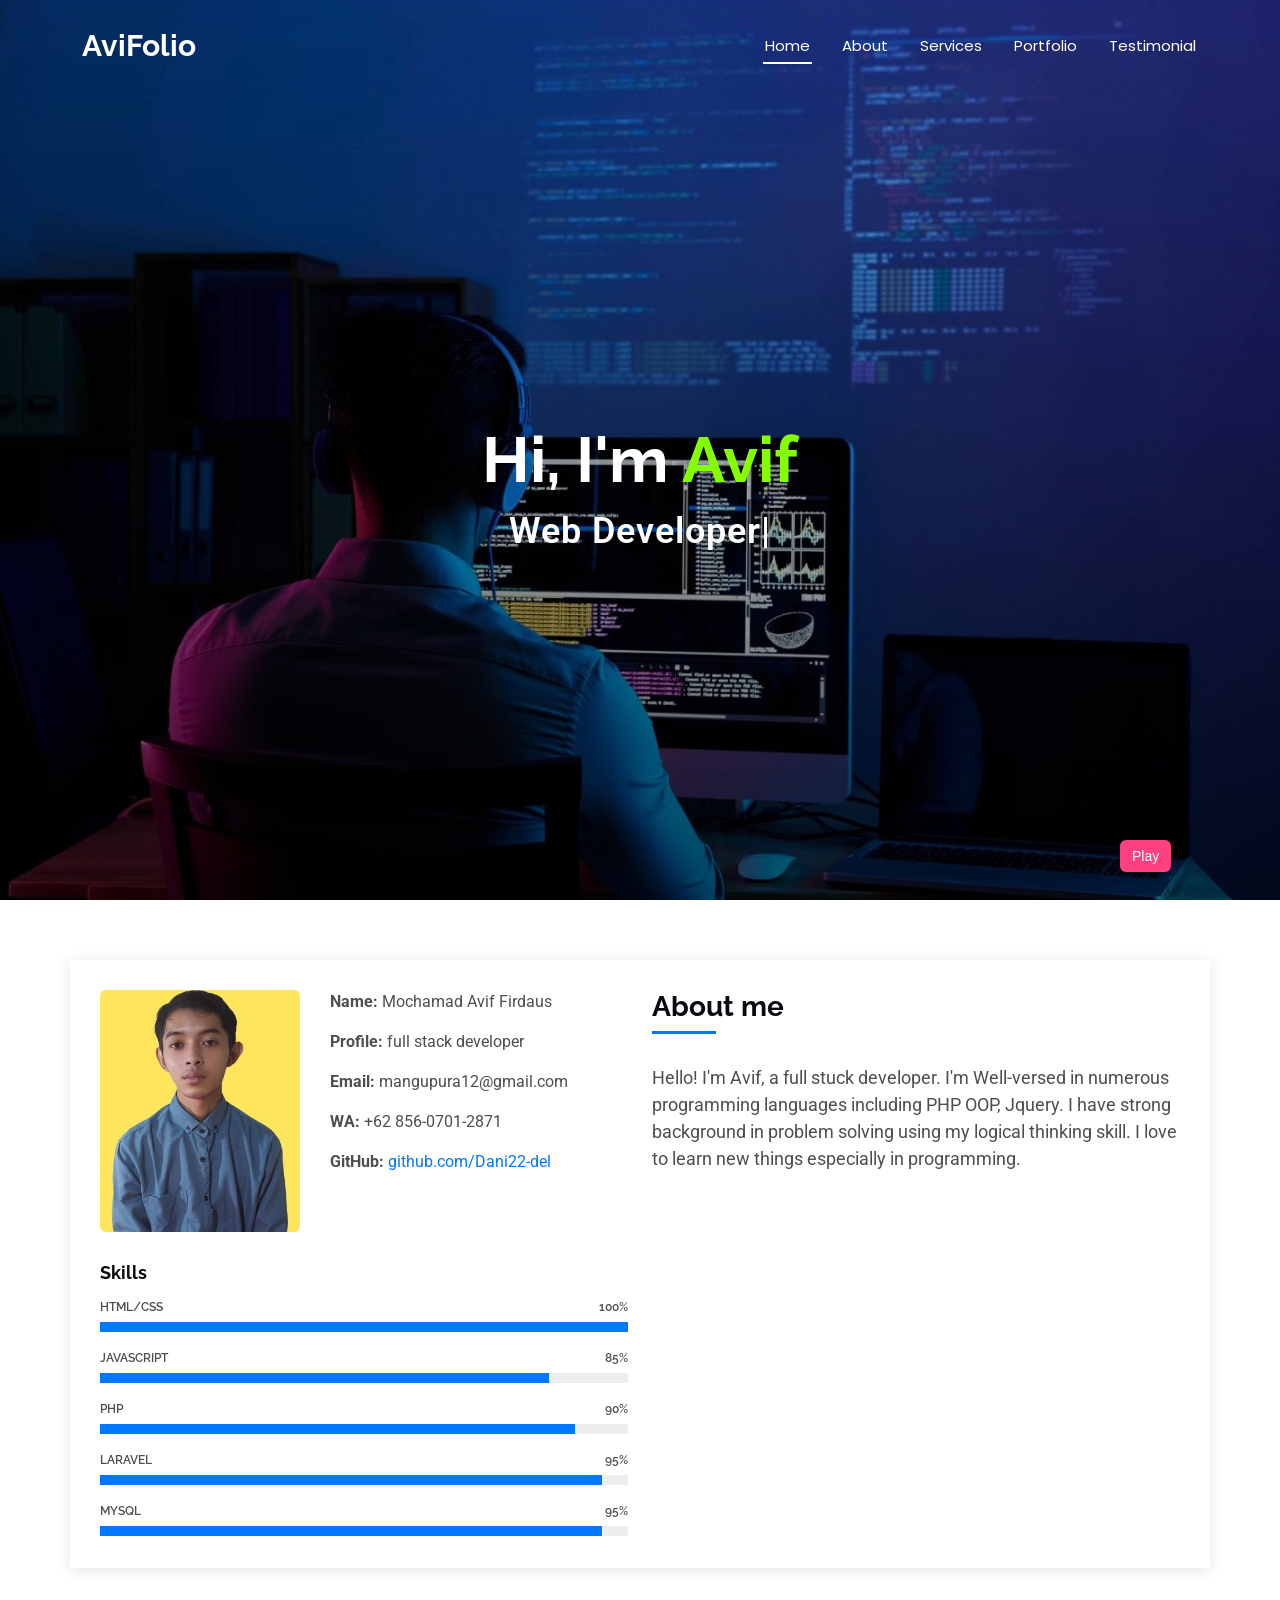
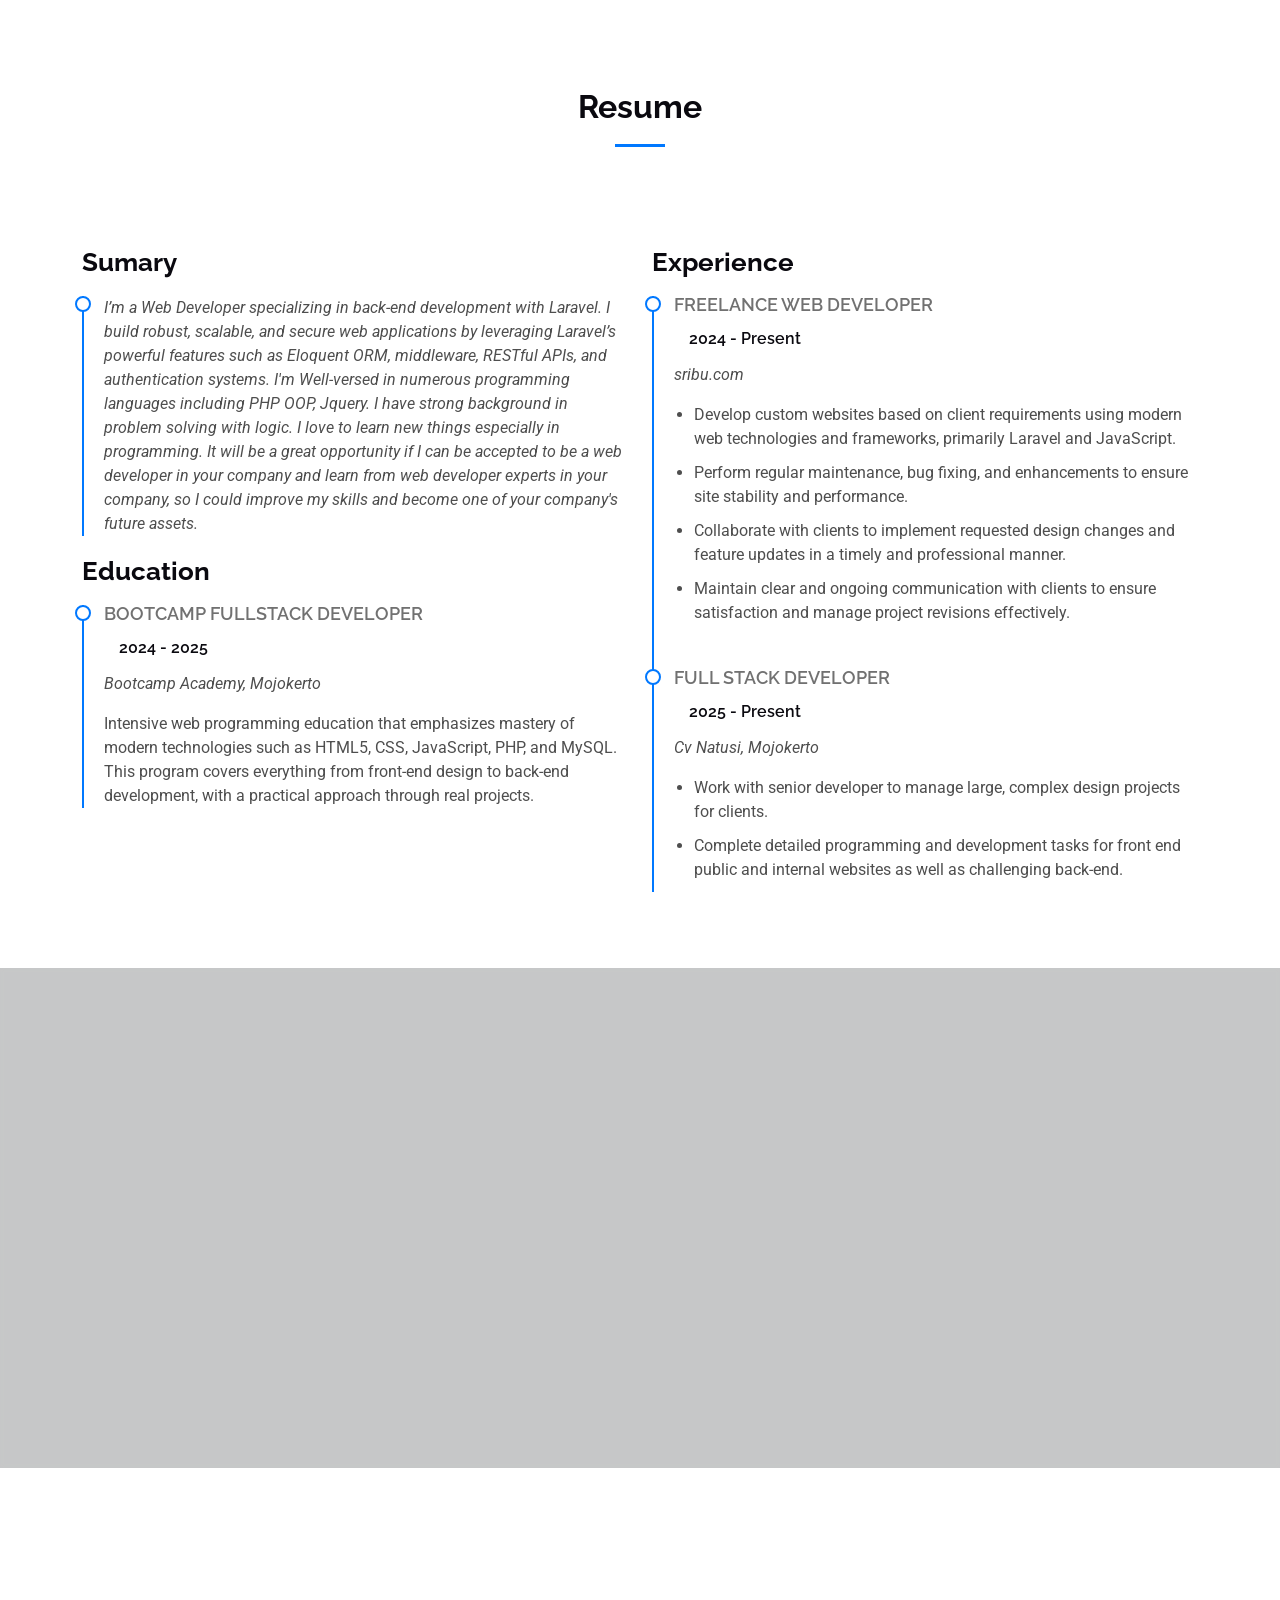
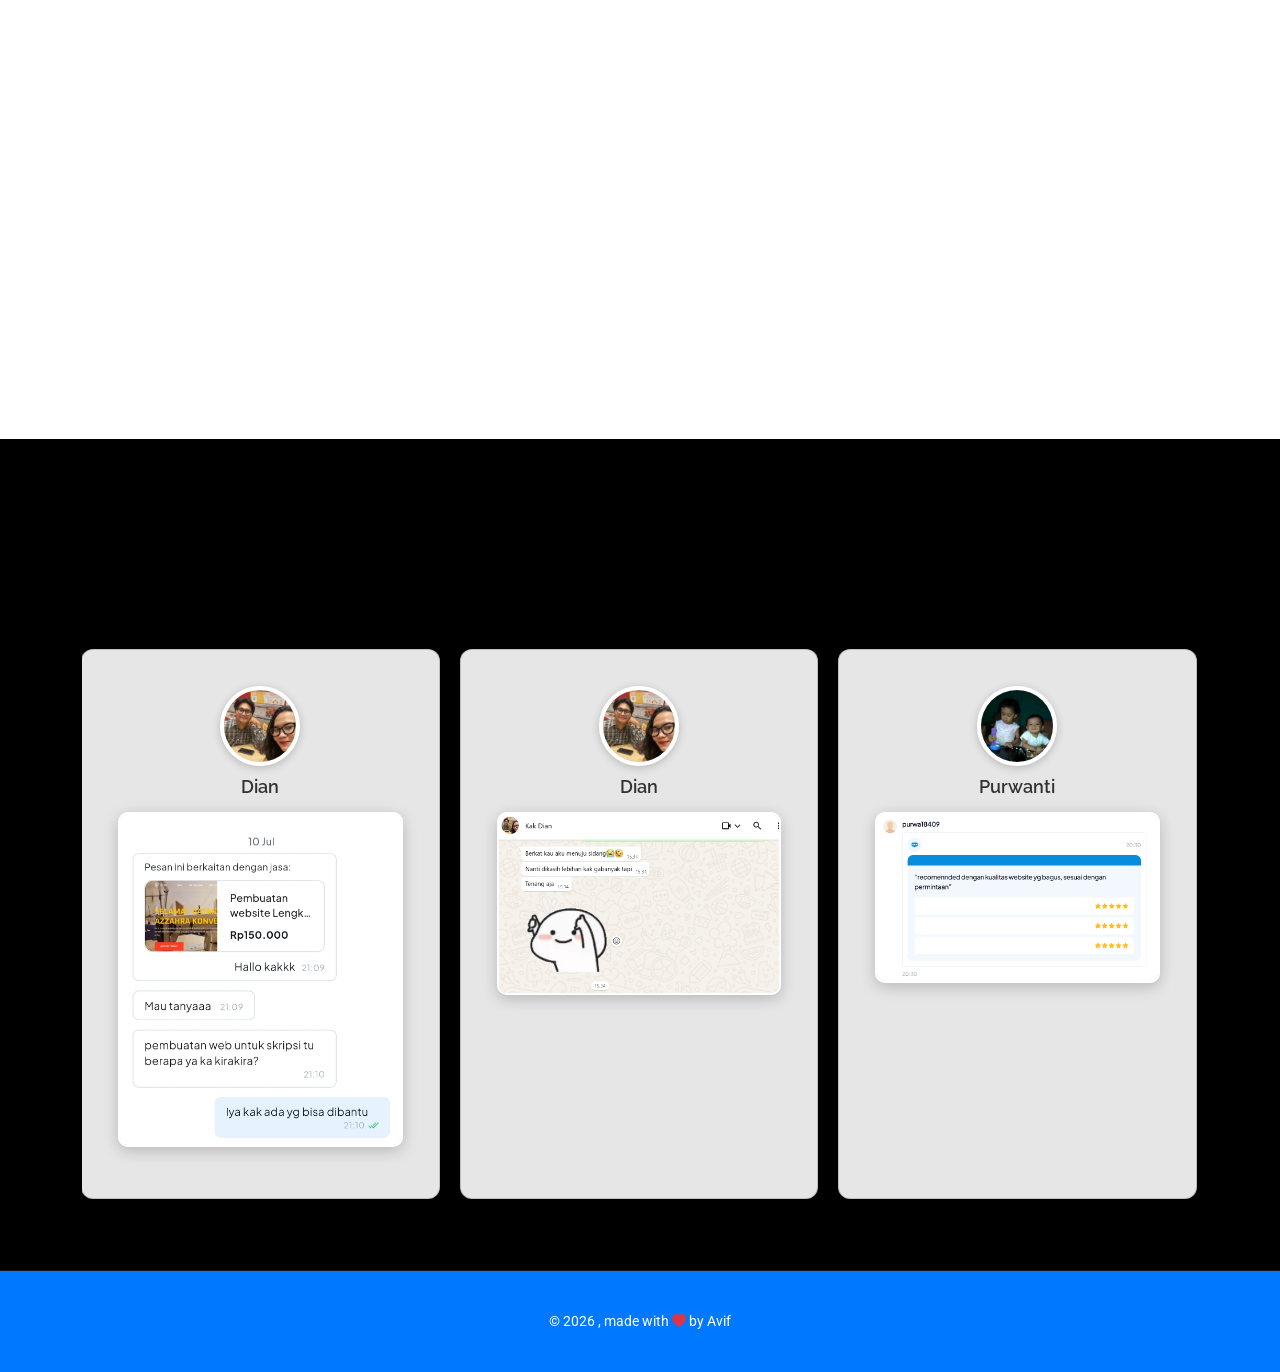
==== commit 5745f2b5: "Update main.css, index.html, dan tambah asset baru" ====
--- a/index.html
+++ b/index.html
@@ -1,913 +1,1262 @@
 <!DOCTYPE html>
 <html lang="en">
-
-<head>
-  <meta charset="utf-8">
-  <meta content="width=device-width, initial-scale=1.0" name="viewport">
-  <title>Index - DevFolio Bootstrap Template</title>
-  <meta name="description" content="">
-  <meta name="keywords" content="">
-
-  <!-- Favicons -->
-  <link href="assets/img/favicon.png" rel="icon">
-  <link href="assets/img/apple-touch-icon.png" rel="apple-touch-icon">
-
-  <!-- Fonts -->
-  <link href="https://fonts.googleapis.com" rel="preconnect">
-  <link href="https://fonts.gstatic.com" rel="preconnect" crossorigin>
-  <link href="https://fonts.googleapis.com/css2?family=Roboto:ital,wght@0,100;0,300;0,400;0,500;0,700;0,900;1,100;1,300;1,400;1,500;1,700;1,900&family=Poppins:ital,wght@0,100;0,200;0,300;0,400;0,500;0,600;0,700;0,800;0,900;1,100;1,200;1,300;1,400;1,500;1,600;1,700;1,800;1,900&family=Raleway:ital,wght@0,100;0,200;0,300;0,400;0,500;0,600;0,700;0,800;0,900;1,100;1,200;1,300;1,400;1,500;1,600;1,700;1,800;1,900&display=swap" rel="stylesheet">
-
-  <!-- Vendor CSS Files -->
-  <link href="assets/vendor/bootstrap/css/bootstrap.min.css" rel="stylesheet">
-  <link href="assets/vendor/bootstrap-icons/bootstrap-icons.css" rel="stylesheet">
-  <link href="assets/vendor/aos/aos.css" rel="stylesheet">
-  <link href="assets/vendor/glightbox/css/glightbox.min.css" rel="stylesheet">
-  <link href="assets/vendor/swiper/swiper-bundle.min.css" rel="stylesheet">
-
-  <!-- Main CSS File -->
-  <link href="assets/css/main.css" rel="stylesheet">
-
-  <!-- =======================================================
-  * Template Name: DevFolio
-  * Template URL: https://bootstrapmade.com/devfolio-bootstrap-portfolio-html-template/
-  * Updated: Aug 07 2024 with Bootstrap v5.3.3
-  * Author: BootstrapMade.com
-  * License: https://bootstrapmade.com/license/
-  ======================================================== -->
-</head>
-
-<body class="index-page">
-
-  <header id="header" class="header d-flex align-items-center sticky-top">
-    <div class="container-fluid container-xl position-relative d-flex align-items-center justify-content-between">
-
-      <a href="index.html" class="logo d-flex align-items-center">
-        <!-- Uncomment the line below if you also wish to use an image logo -->
-        <!-- <img src="assets/img/logo.png" alt=""> -->
-        <h1 class="sitename">DevFolio</h1>
-      </a>
-
-      <nav id="navmenu" class="navmenu">
-        <ul>
-          <li><a href="#hero" class="active">Home<br></a></li>
-          <li><a href="#about">About</a></li>
-          <li><a href="#services">Services</a></li>
-          <li><a href="#portfolio">Portfolio</a></li>
-          <li class="dropdown"><a href="#"><span>Dropdown</span> <i class="bi bi-chevron-down toggle-dropdown"></i></a>
-            <ul>
-              <li><a href="#">Dropdown 1</a></li>
-              <li class="dropdown"><a href="#"><span>Deep Dropdown</span> <i class="bi bi-chevron-down toggle-dropdown"></i></a>
-                <ul>
-                  <li><a href="#">Deep Dropdown 1</a></li>
-                  <li><a href="#">Deep Dropdown 2</a></li>
-                  <li><a href="#">Deep Dropdown 3</a></li>
-                  <li><a href="#">Deep Dropdown 4</a></li>
-                  <li><a href="#">Deep Dropdown 5</a></li>
-                </ul>
-              </li>
-              <li><a href="#">Dropdown 2</a></li>
-              <li><a href="#">Dropdown 3</a></li>
-              <li><a href="#">Dropdown 4</a></li>
-            </ul>
-          </li>
-          <li><a href="#contact">Contact</a></li>
-        </ul>
-        <i class="mobile-nav-toggle d-xl-none bi bi-list"></i>
-      </nav>
-
-    </div>
-  </header>
-
-  <main class="main">
-
-    <!-- Hero Section -->
+  <head>
+    <meta charset="utf-8" />
+    <meta content="width=device-width, initial-scale=1.0" name="viewport" />
+    <title>AviFolio</title>
+    <meta name="description" content="" />
+    <meta name="keywords" content="" />
+     <link
+      href="https://cdn.jsdelivr.net/npm/bootstrap-icons/font/bootstrap-icons.css"
+      rel="stylesheet"
+    />
+    <!-- Favicons -->
+    <link href="assets/img/favicon.png" rel="icon" />
+    <link href="assets/img/apple-touch-icon.png" rel="apple-touch-icon" />
+
+    <!-- Fonts -->
+    <link href="https://fonts.googleapis.com" rel="preconnect" />
+    <link href="https://fonts.gstatic.com" rel="preconnect" crossorigin />
+    <link
+      href="https://fonts.googleapis.com/css2?family=Roboto:ital,wght@0,100;0,300;0,400;0,500;0,700;0,900;1,100;1,300;1,400;1,500;1,700;1,900&family=Poppins:ital,wght@0,100;0,200;0,300;0,400;0,500;0,600;0,700;0,800;0,900;1,100;1,200;1,300;1,400;1,500;1,600;1,700;1,800;1,900&family=Raleway:ital,wght@0,100;0,200;0,300;0,400;0,500;0,600;0,700;0,800;0,900;1,100;1,200;1,300;1,400;1,500;1,600;1,700;1,800;1,900&display=swap"
+      rel="stylesheet"
+    />
+
+    <!-- Vendor CSS Files -->
+    <link
+      href="assets/vendor/bootstrap/css/bootstrap.min.css"
+      rel="stylesheet"
+    />
+    <link
+      href="assets/vendor/bootstrap-icons/bootstrap-icons.css"
+      rel="stylesheet"
+    />
+    <link href="assets/vendor/aos/aos.css" rel="stylesheet" />
+    <link
+      href="assets/vendor/glightbox/css/glightbox.min.css"
+      rel="stylesheet"
+    />
+    <link href="assets/vendor/swiper/swiper-bundle.min.css" rel="stylesheet" />
+
+    <!-- Main CSS File -->
+    <link href="assets/css/main.css" rel="stylesheet" />
+    <style>
+      .parallax {
+        position: relative;
+        overflow: hidden;
+      }
+
+      .parallax-video {
+        position: absolute;
+        top: 50%;
+        left: 50%;
+        width: 100%;
+        height: 100%;
+        object-fit: contain; /* video utuh */
+        transform: translate(-50%, -50%);
+        background: black; /* supaya area kosong jadi hitam */
+        z-index: 1;
+      }
+
+      .video-overlay {
+        position: absolute;
+        top: 0;
+        left: 0;
+        width: 100%;
+        height: 100%;
+        background: rgba(0, 0, 0, 0.4); /* Overlay gelap supaya teks terlihat */
+        z-index: 2;
+      }
+
+      /* Konten di atas video */
+      .parallax .content {
+        position: relative;
+        z-index: 3;
+      }
+      .testimonial-card {
+        background: rgba(255, 255, 255, 0.9);
+        border-radius: 12px;
+        overflow: hidden;
+        padding: 20px;
+        box-shadow: 0 4px 15px rgba(0, 0, 0, 0.15);
+
+        display: flex;
+        flex-direction: column;
+        justify-content: space-between;
+        height: 100%;
+      }
+
+      .testimonial-name {
+        font-size: 1.1rem;
+        font-weight: 600;
+        color: #333;
+        margin-bottom: 15px;
+        text-align: center;
+      }
+
+      .testimonial-avatar {
+        width: 80px !important;
+        height: 80px !important;
+        border-radius: 50%;
+        border: 4px solid #fff;
+        object-fit: cover;
+        display: block;
+        margin: 0 auto 10px;
+        box-shadow: 0 2px 8px rgba(0, 0, 0, 0.2);
+      }
+
+      .testimonial-image {
+  width: 100% !important;
+  height: auto !important;
+  max-width: 100%;
+  object-fit: contain !important;
+  object-position: center;
+  border-radius: 10px;
+  border: 2px solid #fff;
+  box-shadow: 0 4px 15px rgba(0, 0, 0, 0.2);
+  margin: 0 auto 15px;
+  }
+
+      .owl-carousel .owl-item img.testimonial-image {
+        width: 100% !important;
+        height: auto !important;
+        object-fit: contain !important;
+        max-width: 100%;
+      }
+
+      .owl-carousel .owl-stage {
+        display: flex;
+      }
+      .owl-carousel .owl-item {
+        display: flex;
+        height: auto;
+      }
+      .owl-carousel .testimonial-card {
+        height: 100%;
+        flex: 1 1 auto;
+      }
+      /* Owl Carousel Controls */
+      .owl-carousel .owl-nav button.owl-prev,
+      .owl-carousel .owl-nav button.owl-next {
+        position: absolute;
+        top: 40%;
+        background: rgba(255, 255, 255, 0.8);
+        border-radius: 50%;
+        padding: 5px 10px;
+        font-size: 18px;
+        z-index: 5;
+      }
+
+      .owl-carousel .owl-nav button.owl-prev {
+        left: -40px;
+      }
+      .owl-carousel .owl-nav button.owl-next {
+        right: -40px;
+      }
+      /* Tablet (max-width: 992px) */
+      @media (max-width: 992px) {
+        .parallax-video {
+          object-fit: cover; /* isi penuh layar */
+        }
+        .testimonial-image {
+          min-height: 40vh; /* minimal 40% tinggi layar */
+          max-height: 450px; /* batas atas supaya tidak terlalu tinggi */
+        }
+        .portfolio-details-slider .swiper-slide img {
+          height: 50vh; /* setengah tinggi layar */
+          max-height: 420px; /* batasi agar tidak terlalu besar */
+        }
+      }
+
+      /* HP besar (max-width: 768px) */
+      @media (max-width: 768px) {
+        #services {
+          padding: 3rem 1rem;
+        }
+        .parallax-video {
+          object-fit: cover;
+        }
+        .testimonial-card {
+          padding: 15px;
+        }
+        .testimonial-avatar {
+          width: 70px !important;
+          height: 70px !important;
+        }
+        .testimonial-image {
+          min-height: 45vh; /* sedikit lebih tinggi di HP besar */
+          max-height: 480px;
+        }
+        .owl-carousel .owl-nav button.owl-prev {
+          left: -25px;
+        }
+        .owl-carousel .owl-nav button.owl-next {
+          right: -25px;
+        }
+        .portfolio-details-slider .swiper-slide img {
+          height: 45vh; /* proporsional di layar kecil */
+          max-height: 350px;
+        }
+      }
+
+      /* HP kecil (max-width: 480px) */
+      @media (max-width: 480px) {
+        .parallax-video {
+          height: 250px;
+          object-fit: cover; /* penuhi layar */
+        }
+        .testimonial-card {
+          padding: 10px;
+        }
+        .testimonial-avatar {
+          width: 60px !important;
+          height: 60px !important;
+        }
+        .testimonial-image {
+          min-height: 35vh; /* menyesuaikan layar kecil */
+          max-height: 300px;
+        }
+        .testimonial-name {
+          font-size: 1rem;
+          margin-bottom: 10px;
+        }
+        .portfolio-details-slider .swiper-slide img {
+          height: 40vh;
+          max-height: 300px;
+        }
+      }
+      /* Header transparan dan mengambang */
+      /* state default: transparan */
+    .parallaxx {
+      position: relative;
+      background-image: url("assets/img/coding.jpg");
+      background-attachment: fixed;
+      background-position: center;
+      background-repeat: no-repeat;
+      background-size: cover;
+      min-height: 500px;
+      overflow: hidden;
+    }
+
+    /* Layer blur di atas background */
+    .parallaxx::before {
+      content: "";
+      position: absolute;
+      top: 0; left: 0;
+      width: 100%; height: 100%;
+      backdrop-filter: blur(2px); /* Kurangi dari 5px ke 2px */
+      background-color: rgba(0, 0, 0, 0.2); /* Bisa juga dikurangi agar tidak terlalu gelap */
+      z-index: 0;
+    }
+
+
+    /* Pastikan semua isi section tetap tampil di atas layer blur */
+    .parallaxx > .container,
+    .parallaxx .content {
+      position: relative;
+      z-index: 1;
+    }
+
+
+      header.header {
+        position: absolute;
+        top: 0;
+        left: 0;
+        width: 100%;
+        background: transparent;
+        transition: background-color 0.3s ease, box-shadow 0.3s ease;
+        z-index: 10;
+      }
+
+      /* state saat di‐scroll */
+      header.header.scrolled {
+        position: fixed; /* atau tetap sticky */
+        background: linear-gradient(135deg, #210481 0%, #3c07ae 100%);
+        box-shadow: rgba(0, 0, 0, 0.2) 0px 4px 12px;
+      }
+
+      /* Hero sebagai background CSS */
+    section#hero {
+  position: relative;
+  margin: 0;
+  padding: 0;
+  height: 100vh;
+  overflow: hidden;
+  background: transparent;
+}
+
+section#hero::before {
+  content: "";
+  position: absolute;
+  top: 0;
+  left: 0;
+  width: 100%;
+  height: 100%;
+  /* Gradient: hitam 60% di bawah → transparan di atas */
+  background: linear-gradient(to top, rgba(0,0,0,0.6), rgba(0,0,0,0));
+  z-index: 1;
+}
+
+section#hero img {
+  position: absolute;
+  top: 0;
+  left: 0;
+  width: 100%;
+  height: 100%;
+  object-fit: cover;
+  z-index: 0;
+}
+
+section#hero .container {
+  position: relative;
+  z-index: 2; /* di atas overlay */
+  padding-top: 80px;
+  color: white; /* teks jadi kontras */
+}
+
+
+      /* Global card style tweak */
+      .card.shadow-sm {
+        /* shadow lebih tegas sekaligus halus */
+        box-shadow: 0 4px 12px rgba(0, 0, 0, 0.1);
+        transition: box-shadow 0.3s ease, transform 0.3s ease;
+      }
+
+      .card.shadow-sm:hover {
+        /* shadow lebih dramatis saat hover */
+        box-shadow: 0 8px 24px rgba(0, 0, 0, 0.15);
+        transform: translateY(-4px);
+      }
+      
+      
+
+    </style>
+  </head>
+
+  <body class="index-page">
+      <header id="header" class="header d-flex align-items-center sticky-top">
+      <div
+        class="container-fluid container-xl position-relative d-flex align-items-center justify-content-between"
+      >
+        <a href="index.html" class="logo d-flex align-items-center">
+          <!-- Uncomment the line below if you also wish to use an image logo -->
+          <!-- <img src="assets/img/logo.png" alt=""> -->
+          <h1 class="sitename">AviFolio</h1>
+        </a>
+
+        <nav id="navmenu" class="navmenu">
+          <ul>
+            <li>
+              <a href="#hero" class="active menu-link">Home<br /></a>
+            </li>
+            <li><a href="#about" class="menu-link">About</a></li>
+            <li><a href="#services" class="menu-link">Services</a></li>
+            <li><a href="#portfolio"class="menu-link">Portfolio</a></li>
+          <li><a href="#testi" class="menu-link">Testimonial</a></li>
+          </ul>
+          <i class="mobile-nav-toggle d-xl-none bi bi-list"></i>
+        </nav>
+      </div>
+    </header>
+       <iframe
+  src="player.html"
+  id="musicFrame"
+  style="
+    position: fixed;
+    bottom: 10px;
+    right: 10px;
+    width: 150px;
+    height: 50px;
+    border: none;
+    z-index: 999;
+    background: transparent;
+  "
+        ></iframe>
+
+
+
+    <main class="main">
+      <!-- Hero Section -->
     <section id="hero" class="hero section dark-background">
-
-      <img src="assets/img/hero-img.jpg" alt="" data-aos="fade-in">
-
-      <div class="container d-flex flex-column align-items-center justify-content-center text-center" data-aos="fade-up" data-aos-delay="100">
-        <h2>I am Morgan Freeman</h2>
-        <p><span class="typed" data-typed-items="Designer, Developer, Freelancer, Photographer"></span></p>
-      </div>
-
-    </section><!-- /Hero Section -->
-
-    <!-- About Section -->
-    <section id="about" class="about section">
-
-      <div class="container" data-aos="fade-up" data-aos-delay="100">
-
-        <div class="row gy-4">
-          <div class="col-md-6">
-
-            <div class="row justify-content-between gy-4">
-              <div class="col-lg-5">
-                <img src="assets/img/profile-img.jpg" class="img-fluid" alt="">
-              </div>
-              <div class="col-lg-7 about-info">
-                <p><strong>Name: </strong> <span>Morgan Freeman</span></p>
-                <p><strong>Profile: </strong> <span>full stack developer</span></p>
-                <p><strong>Email: </strong> <span>contact@example.com</span></p>
-                <p><strong>Phone: </strong> <span>(617) 557-0089</span></p>
+  <img src="assets/img/home3.jpg" alt="Hero Background">
+  <div class="container d-flex flex-column align-items-center justify-content-center text-center" data-aos="fade-up" data-aos-delay="100">
+          <h2>Hi, I'm <span style="color: rgb(132, 255, 0)">Avif</span></h2>
+
+    <p><span class="typed" data-typed-items="Web Developer, Freelancer, SEO"></span></p>
+  </div>
+    </section>
+
+
+      <!-- /Hero Section -->
+
+      <!-- About Section -->
+      <section id="about" class="about section">
+        <div class="container" data-aos="fade-up" data-aos-delay="100">
+          <div class="row gy-4">
+            <div class="col-md-6">
+              <div class="row justify-content-between gy-4">
+                <div class="col-lg-5">
+                  <img
+                    src="assets/img/Mochamad Avif Firdaus.jpeg"
+                    alt="Foto Avif"
+                    width="200px;"
+                    height="200px;"
+                    style="object-fit: cover"
+                    class="img-fluid rounded"
+                  />
+                </div>
+                <div class="col-lg-7 about-info">
+                  <p>
+                    <strong>Name: </strong> <span>Mochamad Avif Firdaus</span>
+                  </p>
+                  <p>
+                    <strong>Profile: </strong> <span>full stack developer</span>
+                  </p>
+                  <p>
+                    <strong>Email: </strong> <span>mangupura12@gmail.com</span>
+                  </p>
+                  <p><strong>WA: </strong> <span>+62 856-0701-2871</span></p>
+                  </p>
+                  <p><strong>GitHub: </strong> <a href="https://github.com/Dani22-del" target="_blank">github.com/Dani22-del</a></p>
+                </div>
+              </div>
+
+              <div class="skills-content skills-animation">
+                <h5>Skills</h5>
+
+                <div class="progress">
+                  <span class="skill"
+                    ><span>HTML/CSS</span> <i class="val">100%</i></span
+                  >
+                  <div class="progress-bar-wrap">
+                    <div
+                      class="progress-bar"
+                      role="progressbar"
+                      aria-valuenow="100"
+                      aria-valuemin="0"
+                      aria-valuemax="100"
+                    ></div>
+                  </div>
+                </div>
+                <!-- End Skills Item -->
+
+                <div class="progress">
+                  <span class="skill"
+                    ><span>JavaScript</span> <i class="val">85%</i></span
+                  >
+                  <div class="progress-bar-wrap">
+                    <div
+                      class="progress-bar"
+                      role="progressbar"
+                      aria-valuenow="85"
+                      aria-valuemin="0"
+                      aria-valuemax="100"
+                    ></div>
+                  </div>
+                </div>
+                <!-- End Skills Item -->
+
+                <div class="progress">
+                  <span class="skill"
+                    ><span>PHP</span> <i class="val">90%</i></span
+                  >
+                  <div class="progress-bar-wrap">
+                    <div
+                      class="progress-bar"
+                      role="progressbar"
+                      aria-valuenow="90"
+                      aria-valuemin="0"
+                      aria-valuemax="100"
+                    ></div>
+                  </div>
+                </div>
+                <!-- End Skills Item -->
+
+                <div class="progress">
+                  <span class="skill"
+                    ><span>LARAVEL</span> <i class="val">95%</i></span
+                  >
+                  <div class="progress-bar-wrap">
+                    <div
+                      class="progress-bar"
+                      role="progressbar"
+                      aria-valuenow="95"
+                      aria-valuemin="0"
+                      aria-valuemax="100"
+                    ></div>
+                  </div>
+                </div>
+                <!-- End Skills Item -->
+                <div class="progress">
+                  <span class="skill"
+                    ><span>Mysql</span> <i class="val">95%</i></span
+                  >
+                  <div class="progress-bar-wrap">
+                    <div
+                      class="progress-bar"
+                      role="progressbar"
+                      aria-valuenow="95"
+                      aria-valuemin="0"
+                      aria-valuemax="100"
+                    ></div>
+                  </div>
+                </div>
+                <!-- End Skills Item -->
               </div>
             </div>
 
-            <div class="skills-content skills-animation">
-
-              <h5>Skills</h5>
-
-              <div class="progress">
-                <span class="skill"><span>HTML</span> <i class="val">100%</i></span>
-                <div class="progress-bar-wrap">
-                  <div class="progress-bar" role="progressbar" aria-valuenow="100" aria-valuemin="0" aria-valuemax="100"></div>
-                </div>
-              </div><!-- End Skills Item -->
-
-              <div class="progress">
-                <span class="skill"><span>CSS</span> <i class="val">90%</i></span>
-                <div class="progress-bar-wrap">
-                  <div class="progress-bar" role="progressbar" aria-valuenow="90" aria-valuemin="0" aria-valuemax="100"></div>
-                </div>
-              </div><!-- End Skills Item -->
-
-              <div class="progress">
-                <span class="skill"><span>JavaScript</span> <i class="val">75%</i></span>
-                <div class="progress-bar-wrap">
-                  <div class="progress-bar" role="progressbar" aria-valuenow="75" aria-valuemin="0" aria-valuemax="100"></div>
-                </div>
-              </div><!-- End Skills Item -->
-
-              <div class="progress">
-                <span class="skill"><span>Photoshop</span> <i class="val">55%</i></span>
-                <div class="progress-bar-wrap">
-                  <div class="progress-bar" role="progressbar" aria-valuenow="55" aria-valuemin="0" aria-valuemax="100"></div>
-                </div>
-              </div><!-- End Skills Item -->
-
-            </div>
-          </div>
-
-          <div class="col-md-6">
-            <div class="about-me">
-              <h4>About me</h4>
-              <p>
-                Curabitur non nulla sit amet nisl tempus convallis quis ac lectus. Curabitur arcu erat, accumsan id
-                imperdiet et, porttitor
-                at sem. Praesent sapien massa, convallis a pellentesque nec, egestas non nisi. Nulla
-                porttitor accumsan tincidunt.
-              </p>
-              <p>
-                Mauris blandit aliquet elit, eget tincidunt nibh pulvinar a. Vivamus suscipit tortor eget felis
-                porttitor volutpat. Vestibulum
-                ac diam sit amet quam vehicula elementum sed sit amet dui. porttitor at sem.
-              </p>
-              <p>
-                Nulla porttitor accumsan tincidunt. Quisque velit nisi, pretium ut lacinia in, elementum id enim.
-                Nulla porttitor accumsan
-                tincidunt. Mauris blandit aliquet elit, eget tincidunt nibh pulvinar a.
-              </p>
+            <div class="col-md-6">
+              <div class="about-me">
+                <h4>About me</h4>
+                <p>
+                 Hello! I'm Avif, a full stuck developer. I'm Well-versed in numerous programming languages including PHP OOP, Jquery. I have strong background in problem solving using my logical thinking skill. I love to learn new things especially in programming.
+                </p>
+              </div>
             </div>
           </div>
         </div>
-
-      </div>
-
-    </section><!-- /About Section -->
-
-    <!-- Resume Section -->
-    <section id="resume" class="resume section">
-
-      <!-- Section Title -->
-      <div class="container section-title" data-aos="fade-up">
-        <h2>Resume</h2>
-        <p>Necessitatibus eius consequatur ex aliquid fuga eum quidem sint consectetur velit</p>
-      </div><!-- End Section Title -->
-
-      <div class="container">
-
-        <div class="row">
-
-          <div class="col-lg-6" data-aos="fade-up" data-aos-delay="100">
-            <h3 class="resume-title">Sumary</h3>
-
-            <div class="resume-item pb-0">
-              <h4>Brandon Johnson</h4>
-              <p><em>Innovative and deadline-driven Graphic Designer with 3+ years of experience designing and developing user-centered digital/print marketing material from initial concept to final, polished deliverable.</em></p>
-              <ul>
-                <li>Portland par 127,Orlando, FL</li>
-                <li>(123) 456-7891</li>
-                <li>alice.barkley@example.com</li>
-              </ul>
-            </div><!-- Edn Resume Item -->
-
-            <h3 class="resume-title">Education</h3>
-            <div class="resume-item">
-              <h4>Master of Fine Arts &amp; Graphic Design</h4>
-              <h5>2015 - 2016</h5>
-              <p><em>Rochester Institute of Technology, Rochester, NY</em></p>
-              <p>Qui deserunt veniam. Et sed aliquam labore tempore sed quisquam iusto autem sit. Ea vero voluptatum qui ut dignissimos deleniti nerada porti sand markend</p>
-            </div><!-- Edn Resume Item -->
-
-            <div class="resume-item">
-              <h4>Bachelor of Fine Arts &amp; Graphic Design</h4>
-              <h5>2010 - 2014</h5>
-              <p><em>Rochester Institute of Technology, Rochester, NY</em></p>
-              <p>Quia nobis sequi est occaecati aut. Repudiandae et iusto quae reiciendis et quis Eius vel ratione eius unde vitae rerum voluptates asperiores voluptatem Earum molestiae consequatur neque etlon sader mart dila</p>
-            </div><!-- Edn Resume Item -->
-
-          </div>
-
-          <div class="col-lg-6" data-aos="fade-up" data-aos-delay="200">
-            <h3 class="resume-title">Professional Experience</h3>
-            <div class="resume-item">
-              <h4>Senior graphic design specialist</h4>
-              <h5>2019 - Present</h5>
-              <p><em>Experion, New York, NY </em></p>
-              <ul>
-                <li>Lead in the design, development, and implementation of the graphic, layout, and production communication materials</li>
-                <li>Delegate tasks to the 7 members of the design team and provide counsel on all aspects of the project. </li>
-                <li>Supervise the assessment of all graphic materials in order to ensure quality and accuracy of the design</li>
-                <li>Oversee the efficient use of production project budgets ranging from $2,000 - $25,000</li>
-              </ul>
-            </div><!-- Edn Resume Item -->
-
-            <div class="resume-item">
-              <h4>Graphic design specialist</h4>
-              <h5>2017 - 2018</h5>
-              <p><em>Stepping Stone Advertising, New York, NY</em></p>
-              <ul>
-                <li>Developed numerous marketing programs (logos, brochures,infographics, presentations, and advertisements).</li>
-                <li>Managed up to 5 projects or tasks at a given time while under pressure</li>
-                <li>Recommended and consulted with clients on the most appropriate graphic design</li>
-                <li>Created 4+ design presentations and proposals a month for clients and account managers</li>
-              </ul>
-            </div><!-- Edn Resume Item -->
-
-          </div>
-
+      </section>
+      <!-- /About Section -->
+
+      <!-- Resume Section -->
+      <section id="resume" class="resume section">
+        <!-- Section Title -->
+        <div class="container section-title" data-aos="fade-up">
+          <h2>Resume</h2>
         </div>
-
-      </div>
-
-    </section><!-- /Resume Section -->
-
-    <!-- Services Section -->
-    <section id="services" class="services section">
-
-      <!-- Section Title -->
-      <div class="container section-title" data-aos="fade-up">
-        <h2>Services</h2>
-        <p>Necessitatibus eius consequatur ex aliquid fuga eum quidem sint consectetur velit</p>
-      </div><!-- End Section Title -->
-
-      <div class="container">
-
-        <div class="row gy-4">
-
-          <div class="col-lg-4 col-md-6" data-aos="fade-up" data-aos-delay="100">
-            <div class="service-item  position-relative">
-              <div class="icon">
-                <i class="bi bi-activity"></i>
-              </div>
-              <a href="#" class="stretched-link">
-                <h3>Nesciunt Mete</h3>
-              </a>
-              <p>Provident nihil minus qui consequatur non omnis maiores. Eos accusantium minus dolores iure perferendis tempore et consequatur.</p>
+        <!-- End Section Title -->
+
+        <div class="container">
+          <div class="row">
+            <div class="col-lg-6" data-aos="fade-up" data-aos-delay="100">
+              <h3 class="resume-title">Sumary</h3>
+
+              <div class="resume-item pb-0">
+                <p>
+                  <em
+                    >I’m a Web Developer specializing in back-end development with Laravel. I build robust, scalable, and secure web applications by leveraging Laravel’s powerful features such as Eloquent ORM, middleware, RESTful APIs, and authentication systems. I'm Well-versed in numerous
+                    programming languages including PHP OOP, Jquery. I have strong background in problem
+                    solving with logic. I love to learn new things especially in programming. It will be a great
+                    opportunity if I can be accepted to be a web developer in your company and learn from web
+                    developer experts in your company, so I could improve my skills and become one of your
+                    company's future assets.
+                  </em
+                  >
+                </p>
+              </div>
+              <!-- Edn Resume Item -->
+
+              <h3 class="resume-title">Education</h3>
+              <div class="resume-item">
+                <h4>Bootcamp Fullstack Developer</h4>
+                <h5>2024 - 2025</h5>
+                <p><em>Bootcamp Academy, Mojokerto</em></p>
+                <p>
+                  Intensive web programming education that emphasizes mastery of modern technologies such as HTML5, CSS, JavaScript, PHP, and MySQL. This program covers everything from front-end design to back-end development, with a practical approach through real projects.
+                </p>
+              </div>
+              <!-- Edn Resume Item -->
             </div>
-          </div><!-- End Service Item -->
-
-          <div class="col-lg-4 col-md-6" data-aos="fade-up" data-aos-delay="200">
-            <div class="service-item position-relative">
-              <div class="icon">
-                <i class="bi bi-broadcast"></i>
-              </div>
-              <a href="#" class="stretched-link">
-                <h3>Eosle Commodi</h3>
-              </a>
-              <p>Ut autem aut autem non a. Sint sint sit facilis nam iusto sint. Libero corrupti neque eum hic non ut nesciunt dolorem.</p>
-            </div>
-          </div><!-- End Service Item -->
-
-          <div class="col-lg-4 col-md-6" data-aos="fade-up" data-aos-delay="300">
-            <div class="service-item position-relative">
-              <div class="icon">
-                <i class="bi bi-easel"></i>
-              </div>
-              <a href="#" class="stretched-link">
-                <h3>Ledo Markt</h3>
-              </a>
-              <p>Ut excepturi voluptatem nisi sed. Quidem fuga consequatur. Minus ea aut. Vel qui id voluptas adipisci eos earum corrupti.</p>
-            </div>
-          </div><!-- End Service Item -->
-
-          <div class="col-lg-4 col-md-6" data-aos="fade-up" data-aos-delay="400">
-            <div class="service-item position-relative">
-              <div class="icon">
-                <i class="bi bi-bounding-box-circles"></i>
-              </div>
-              <a href="#" class="stretched-link">
-                <h3>Asperiores Commodit</h3>
-              </a>
-              <p>Non et temporibus minus omnis sed dolor esse consequatur. Cupiditate sed error ea fuga sit provident adipisci neque.</p>
-              <a href="#" class="stretched-link"></a>
-            </div>
-          </div><!-- End Service Item -->
-
-          <div class="col-lg-4 col-md-6" data-aos="fade-up" data-aos-delay="500">
-            <div class="service-item position-relative">
-              <div class="icon">
-                <i class="bi bi-calendar4-week"></i>
-              </div>
-              <a href="#" class="stretched-link">
-                <h3>Velit Doloremque</h3>
-              </a>
-              <p>Cumque et suscipit saepe. Est maiores autem enim facilis ut aut ipsam corporis aut. Sed animi at autem alias eius labore.</p>
-              <a href="#" class="stretched-link"></a>
-            </div>
-          </div><!-- End Service Item -->
-
-          <div class="col-lg-4 col-md-6" data-aos="fade-up" data-aos-delay="600">
-            <div class="service-item position-relative">
-              <div class="icon">
-                <i class="bi bi-chat-square-text"></i>
-              </div>
-              <a href="#" class="stretched-link">
-                <h3>Dolori Architecto</h3>
-              </a>
-              <p>Hic molestias ea quibusdam eos. Fugiat enim doloremque aut neque non et debitis iure. Corrupti recusandae ducimus enim.</p>
-              <a href="#" class="stretched-link"></a>
-            </div>
-          </div><!-- End Service Item -->
-
-        </div>
-
-      </div>
-
-    </section><!-- /Services Section -->
-
-    <!-- Stats Section -->
-    <section id="stats" class="stats section accent-background">
-
-      <img src="assets/img/stats-bg.jpg" alt="" data-aos="fade-in">
-
-      <div class="container position-relative" data-aos="fade-up" data-aos-delay="100">
-
-        <div class="row gy-4">
-
-          <div class="col-lg-3 col-md-6">
-            <div class="stats-item text-center w-100 h-100">
-              <span data-purecounter-start="0" data-purecounter-end="232" data-purecounter-duration="0" class="purecounter">232</span>
-              <p>Clients</p>
-            </div>
-          </div><!-- End Stats Item -->
-
-          <div class="col-lg-3 col-md-6">
-            <div class="stats-item text-center w-100 h-100">
-              <span data-purecounter-start="0" data-purecounter-end="521" data-purecounter-duration="0" class="purecounter">521</span>
-              <p>Projects</p>
-            </div>
-          </div><!-- End Stats Item -->
-
-          <div class="col-lg-3 col-md-6">
-            <div class="stats-item text-center w-100 h-100">
-              <span data-purecounter-start="0" data-purecounter-end="1453" data-purecounter-duration="0" class="purecounter">1453</span>
-              <p>Hours Of Support</p>
-            </div>
-          </div><!-- End Stats Item -->
-
-          <div class="col-lg-3 col-md-6">
-            <div class="stats-item text-center w-100 h-100">
-              <span data-purecounter-start="0" data-purecounter-end="32" data-purecounter-duration="0" class="purecounter">32</span>
-              <p>Awards</p>
-            </div>
-          </div><!-- End Stats Item -->
-
-        </div>
-
-      </div>
-
-    </section><!-- /Stats Section -->
-
-    <!-- Portfolio Section -->
-    <section id="portfolio" class="portfolio section">
-
-      <!-- Section Title -->
-      <div class="container section-title" data-aos="fade-up">
-        <h2>Portfolio</h2>
-        <p>Necessitatibus eius consequatur ex aliquid fuga eum quidem sint consectetur velit</p>
-      </div><!-- End Section Title -->
-
-      <div class="container">
-
-        <div class="isotope-layout" data-default-filter="*" data-layout="masonry" data-sort="original-order">
-
-          <ul class="portfolio-filters isotope-filters" data-aos="fade-up" data-aos-delay="100">
-            <li data-filter="*" class="filter-active">All</li>
-            <li data-filter=".filter-app">App</li>
-            <li data-filter=".filter-product">Product</li>
-            <li data-filter=".filter-branding">Branding</li>
-            <li data-filter=".filter-books">Books</li>
-          </ul><!-- End Portfolio Filters -->
-
-          <div class="row gy-4 isotope-container" data-aos="fade-up" data-aos-delay="200">
-
-            <div class="col-lg-4 col-md-6 portfolio-item isotope-item filter-app">
-              <img src="assets/img/portfolio/app-1.jpg" class="img-fluid" alt="">
-              <div class="portfolio-info">
-                <h4>App 1</h4>
-                <p>Lorem ipsum, dolor sit amet consectetur</p>
-                <a href="assets/img/portfolio/app-1.jpg" title="App 1" data-gallery="portfolio-gallery-app" class="glightbox preview-link"><i class="bi bi-zoom-in"></i></a>
-                <a href="portfolio-details.html" title="More Details" class="details-link"><i class="bi bi-link-45deg"></i></a>
-              </div>
-            </div><!-- End Portfolio Item -->
-
-            <div class="col-lg-4 col-md-6 portfolio-item isotope-item filter-product">
-              <img src="assets/img/portfolio/product-1.jpg" class="img-fluid" alt="">
-              <div class="portfolio-info">
-                <h4>Product 1</h4>
-                <p>Lorem ipsum, dolor sit amet consectetur</p>
-                <a href="assets/img/portfolio/product-1.jpg" title="Product 1" data-gallery="portfolio-gallery-product" class="glightbox preview-link"><i class="bi bi-zoom-in"></i></a>
-                <a href="portfolio-details.html" title="More Details" class="details-link"><i class="bi bi-link-45deg"></i></a>
-              </div>
-            </div><!-- End Portfolio Item -->
-
-            <div class="col-lg-4 col-md-6 portfolio-item isotope-item filter-branding">
-              <img src="assets/img/portfolio/branding-1.jpg" class="img-fluid" alt="">
-              <div class="portfolio-info">
-                <h4>Branding 1</h4>
-                <p>Lorem ipsum, dolor sit amet consectetur</p>
-                <a href="assets/img/portfolio/branding-1.jpg" title="Branding 1" data-gallery="portfolio-gallery-branding" class="glightbox preview-link"><i class="bi bi-zoom-in"></i></a>
-                <a href="portfolio-details.html" title="More Details" class="details-link"><i class="bi bi-link-45deg"></i></a>
-              </div>
-            </div><!-- End Portfolio Item -->
-
-            <div class="col-lg-4 col-md-6 portfolio-item isotope-item filter-books">
-              <img src="assets/img/portfolio/books-1.jpg" class="img-fluid" alt="">
-              <div class="portfolio-info">
-                <h4>Books 1</h4>
-                <p>Lorem ipsum, dolor sit amet consectetur</p>
-                <a href="assets/img/portfolio/books-1.jpg" title="Branding 1" data-gallery="portfolio-gallery-book" class="glightbox preview-link"><i class="bi bi-zoom-in"></i></a>
-                <a href="portfolio-details.html" title="More Details" class="details-link"><i class="bi bi-link-45deg"></i></a>
-              </div>
-            </div><!-- End Portfolio Item -->
-
-            <div class="col-lg-4 col-md-6 portfolio-item isotope-item filter-app">
-              <img src="assets/img/portfolio/app-2.jpg" class="img-fluid" alt="">
-              <div class="portfolio-info">
-                <h4>App 2</h4>
-                <p>Lorem ipsum, dolor sit amet consectetur</p>
-                <a href="assets/img/portfolio/app-2.jpg" title="App 2" data-gallery="portfolio-gallery-app" class="glightbox preview-link"><i class="bi bi-zoom-in"></i></a>
-                <a href="portfolio-details.html" title="More Details" class="details-link"><i class="bi bi-link-45deg"></i></a>
-              </div>
-            </div><!-- End Portfolio Item -->
-
-            <div class="col-lg-4 col-md-6 portfolio-item isotope-item filter-product">
-              <img src="assets/img/portfolio/product-2.jpg" class="img-fluid" alt="">
-              <div class="portfolio-info">
-                <h4>Product 2</h4>
-                <p>Lorem ipsum, dolor sit amet consectetur</p>
-                <a href="assets/img/portfolio/product-2.jpg" title="Product 2" data-gallery="portfolio-gallery-product" class="glightbox preview-link"><i class="bi bi-zoom-in"></i></a>
-                <a href="portfolio-details.html" title="More Details" class="details-link"><i class="bi bi-link-45deg"></i></a>
-              </div>
-            </div><!-- End Portfolio Item -->
-
-            <div class="col-lg-4 col-md-6 portfolio-item isotope-item filter-branding">
-              <img src="assets/img/portfolio/branding-2.jpg" class="img-fluid" alt="">
-              <div class="portfolio-info">
-                <h4>Branding 2</h4>
-                <p>Lorem ipsum, dolor sit amet consectetur</p>
-                <a href="assets/img/portfolio/branding-2.jpg" title="Branding 2" data-gallery="portfolio-gallery-branding" class="glightbox preview-link"><i class="bi bi-zoom-in"></i></a>
-                <a href="portfolio-details.html" title="More Details" class="details-link"><i class="bi bi-link-45deg"></i></a>
-              </div>
-            </div><!-- End Portfolio Item -->
-
-            <div class="col-lg-4 col-md-6 portfolio-item isotope-item filter-books">
-              <img src="assets/img/portfolio/books-2.jpg" class="img-fluid" alt="">
-              <div class="portfolio-info">
-                <h4>Books 2</h4>
-                <p>Lorem ipsum, dolor sit amet consectetur</p>
-                <a href="assets/img/portfolio/books-2.jpg" title="Branding 2" data-gallery="portfolio-gallery-book" class="glightbox preview-link"><i class="bi bi-zoom-in"></i></a>
-                <a href="portfolio-details.html" title="More Details" class="details-link"><i class="bi bi-link-45deg"></i></a>
-              </div>
-            </div><!-- End Portfolio Item -->
-
-            <div class="col-lg-4 col-md-6 portfolio-item isotope-item filter-app">
-              <img src="assets/img/portfolio/app-3.jpg" class="img-fluid" alt="">
-              <div class="portfolio-info">
-                <h4>App 3</h4>
-                <p>Lorem ipsum, dolor sit amet consectetur</p>
-                <a href="assets/img/portfolio/app-3.jpg" title="App 3" data-gallery="portfolio-gallery-app" class="glightbox preview-link"><i class="bi bi-zoom-in"></i></a>
-                <a href="portfolio-details.html" title="More Details" class="details-link"><i class="bi bi-link-45deg"></i></a>
-              </div>
-            </div><!-- End Portfolio Item -->
-
-            <div class="col-lg-4 col-md-6 portfolio-item isotope-item filter-product">
-              <img src="assets/img/portfolio/product-3.jpg" class="img-fluid" alt="">
-              <div class="portfolio-info">
-                <h4>Product 3</h4>
-                <p>Lorem ipsum, dolor sit amet consectetur</p>
-                <a href="assets/img/portfolio/product-3.jpg" title="Product 3" data-gallery="portfolio-gallery-product" class="glightbox preview-link"><i class="bi bi-zoom-in"></i></a>
-                <a href="portfolio-details.html" title="More Details" class="details-link"><i class="bi bi-link-45deg"></i></a>
-              </div>
-            </div><!-- End Portfolio Item -->
-
-            <div class="col-lg-4 col-md-6 portfolio-item isotope-item filter-branding">
-              <img src="assets/img/portfolio/branding-3.jpg" class="img-fluid" alt="">
-              <div class="portfolio-info">
-                <h4>Branding 3</h4>
-                <p>Lorem ipsum, dolor sit amet consectetur</p>
-                <a href="assets/img/portfolio/branding-3.jpg" title="Branding 2" data-gallery="portfolio-gallery-branding" class="glightbox preview-link"><i class="bi bi-zoom-in"></i></a>
-                <a href="portfolio-details.html" title="More Details" class="details-link"><i class="bi bi-link-45deg"></i></a>
-              </div>
-            </div><!-- End Portfolio Item -->
-
-            <div class="col-lg-4 col-md-6 portfolio-item isotope-item filter-books">
-              <img src="assets/img/portfolio/books-3.jpg" class="img-fluid" alt="">
-              <div class="portfolio-info">
-                <h4>Books 3</h4>
-                <p>Lorem ipsum, dolor sit amet consectetur</p>
-                <a href="assets/img/portfolio/books-3.jpg" title="Branding 3" data-gallery="portfolio-gallery-book" class="glightbox preview-link"><i class="bi bi-zoom-in"></i></a>
-                <a href="portfolio-details.html" title="More Details" class="details-link"><i class="bi bi-link-45deg"></i></a>
-              </div>
-            </div><!-- End Portfolio Item -->
-
-          </div><!-- End Portfolio Container -->
-
-        </div>
-
-      </div>
-
-    </section><!-- /Portfolio Section -->
-
-    <!-- Pricing Section -->
-    <section id="pricing" class="pricing section">
-
-      <!-- Section Title -->
-      <div class="container section-title" data-aos="fade-up">
-        <h2>Pricing</h2>
-        <p>Necessitatibus eius consequatur ex aliquid fuga eum quidem sint consectetur velit</p>
-      </div><!-- End Section Title -->
-
-      <div class="container" data-aos="fade-up" data-aos-delay="100">
-
-        <div class="row gy-4 gx-lg-5">
-
-          <div class="col-lg-6">
-            <div class="pricing-item d-flex justify-content-between">
-              <h3>Portrait Photography</h3>
-              <h4>$160.00</h4>
-            </div>
-          </div><!-- End Pricing Item -->
-
-          <div class="col-lg-6">
-            <div class="pricing-item d-flex justify-content-between">
-              <h3>Fashion Photography</h3>
-              <h4>$300.00</h4>
-            </div>
-          </div><!-- End Pricing Item -->
-
-          <div class="col-lg-6">
-            <div class="pricing-item d-flex justify-content-between">
-              <h3>Sports Photography</h3>
-              <h4>$200.00</h4>
-            </div>
-          </div><!-- End Pricing Item -->
-
-          <div class="col-lg-6">
-            <div class="pricing-item d-flex justify-content-between">
-              <h3>Still Life Photography</h3>
-              <h4>$120.00</h4>
-            </div>
-          </div><!-- End Pricing Item -->
-
-          <div class="col-lg-6">
-            <div class="pricing-item d-flex justify-content-between">
-              <h3>Wedding Photography</h3>
-              <h4>$500.00</h4>
-            </div>
-          </div><!-- End Pricing Item -->
-
-          <div class="col-lg-6">
-            <div class="pricing-item d-flex justify-content-between">
-              <h3>Photojournalism</h3>
-              <h4>$200.00</h4>
-            </div>
-          </div><!-- End Pricing Item -->
-
-        </div>
-
-      </div>
-
-    </section><!-- /Pricing Section -->
-
-    <!-- Faq Section -->
-    <section id="faq" class="faq section">
-
-      <div class="container">
-
-        <div class="row gy-4">
-
-          <div class="col-lg-4" data-aos="fade-up" data-aos-delay="100">
-            <div class="content px-xl-5">
-              <h3><span>Frequently Asked </span><strong>Questions</strong></h3>
-              <p>
-                Lorem ipsum dolor sit amet, consectetur adipiscing elit, sed do eiusmod tempor incididunt ut labore et dolore magna aliqua. Duis aute irure dolor in reprehenderit
-              </p>
+
+            <div class="col-lg-6" data-aos="fade-up" data-aos-delay="200">
+              <h3 class="resume-title">Experience</h3>
+              <div class="resume-item">
+                <h4>Freelance Web Developer</h4>
+                <h5>2024 - Present</h5>
+                <p><em>sribu.com </em></p>
+                <ul>
+                   <li>Develop custom websites based on client requirements using modern web technologies and frameworks, primarily Laravel and JavaScript.</li>
+                    <li>Perform regular maintenance, bug fixing, and enhancements to ensure site stability and performance.</li>
+                    <li>Collaborate with clients to implement requested design changes and feature updates in a timely and professional manner.</li>
+                    <li>Maintain clear and ongoing communication with clients to ensure satisfaction and manage project revisions effectively.</li>
+                </ul>
+              </div>
+              <!-- Edn Resume Item -->
+
+              <div class="resume-item">
+                <h4>Full Stack Developer</h4>
+                <h5>2025 - Present</h5>
+                <p><em>Cv Natusi, Mojokerto</em></p>
+                <ul>
+                    <li>Work with senior developer to manage large, complex design projects for clients.</li>
+                    <li>Complete detailed programming and development tasks for front end public and
+                    internal websites as well as challenging back-end.</li>
+                </ul>
+              </div>
+              <!-- Edn Resume Item -->
             </div>
           </div>
-
-          <div class="col-lg-8" data-aos="fade-up" data-aos-delay="200">
-
-            <div class="faq-container">
-              <div class="faq-item faq-active">
-                <h3><span class="num">1.</span> <span>Non consectetur a erat nam at lectus urna duis?</span></h3>
-                <div class="faq-content">
-                  <p>Feugiat pretium nibh ipsum consequat. Tempus iaculis urna id volutpat lacus laoreet non curabitur gravida. Venenatis lectus magna fringilla urna porttitor rhoncus dolor purus non.</p>
-                </div>
-                <i class="faq-toggle bi bi-chevron-right"></i>
-              </div><!-- End Faq item-->
-
-              <div class="faq-item">
-                <h3><span class="num">2.</span> <span>Feugiat scelerisque varius morbi enim nunc faucibus a pellentesque?</span></h3>
-                <div class="faq-content">
-                  <p>Dolor sit amet consectetur adipiscing elit pellentesque habitant morbi. Id interdum velit laoreet id donec ultrices. Fringilla phasellus faucibus scelerisque eleifend donec pretium. Est pellentesque elit ullamcorper dignissim. Mauris ultrices eros in cursus turpis massa tincidunt dui.</p>
-                </div>
-                <i class="faq-toggle bi bi-chevron-right"></i>
-              </div><!-- End Faq item-->
-
-              <div class="faq-item">
-                <h3><span class="num">3.</span> <span>Dolor sit amet consectetur adipiscing elit pellentesque?</span></h3>
-                <div class="faq-content">
-                  <p>Eleifend mi in nulla posuere sollicitudin aliquam ultrices sagittis orci. Faucibus pulvinar elementum integer enim. Sem nulla pharetra diam sit amet nisl suscipit. Rutrum tellus pellentesque eu tincidunt. Lectus urna duis convallis convallis tellus. Urna molestie at elementum eu facilisis sed odio morbi quis</p>
-                </div>
-                <i class="faq-toggle bi bi-chevron-right"></i>
-              </div><!-- End Faq item-->
-
-              <div class="faq-item">
-                <h3><span class="num">4.</span> <span>Ac odio tempor orci dapibus. Aliquam eleifend mi in nulla?</span></h3>
-                <div class="faq-content">
-                  <p>Dolor sit amet consectetur adipiscing elit pellentesque habitant morbi. Id interdum velit laoreet id donec ultrices. Fringilla phasellus faucibus scelerisque eleifend donec pretium. Est pellentesque elit ullamcorper dignissim. Mauris ultrices eros in cursus turpis massa tincidunt dui.</p>
-                </div>
-                <i class="faq-toggle bi bi-chevron-right"></i>
-              </div><!-- End Faq item-->
-
-              <div class="faq-item">
-                <h3><span class="num">5.</span> <span>Tempus quam pellentesque nec nam aliquam sem et tortor consequat?</span></h3>
-                <div class="faq-content">
-                  <p>Molestie a iaculis at erat pellentesque adipiscing commodo. Dignissim suspendisse in est ante in. Nunc vel risus commodo viverra maecenas accumsan. Sit amet nisl suscipit adipiscing bibendum est. Purus gravida quis blandit turpis cursus in</p>
-                </div>
-                <i class="faq-toggle bi bi-chevron-right"></i>
-              </div><!-- End Faq item-->
-
+        </div>
+      </section>
+      <!-- /Resume Section -->
+
+      <!-- Services Section -->
+      <section id="services" class="services section py-5 bg-light parallaxx">
+        <div class="container section-title text-center mb-3 content" data-aos="fade-up">
+          <h2 style="color: white;">Services</h2>
+        </div>
+
+        <div class="container">
+          <div class="row g-4">
+            
+            <!-- Front-end Card -->
+            <div class="col-lg-6 col-md-6" data-aos="fade-up" data-aos-delay="100">
+              <div class="card h-100 shadow-sm border-0 position-relative">
+                <div class="card-body text-center p-4">
+                  <div class="mb-3">
+                    <!-- Ganti icon sesuai font-awesome atau bi yang lebih relevan -->
+                    <i class="bi bi-code-slash" style="font-size: 2rem; color: #0066FF;"></i>
+                  </div>
+                  <h3 class="card-title mb-2">Front-end Development</h3>
+                  <p class="card-text text-secondary">
+                    Crafting responsive, mobile-first interfaces with HTML5, CSS3, and Bootstrap.  
+                    I enrich interactivity using jQuery to deliver smooth user experiences.
+                  </p>
+                </div>
+              </div>
+            </div>
+
+            <!-- Back-end Card -->
+            <div class="col-lg-6 col-md-6" data-aos="fade-up" data-aos-delay="200">
+              <div class="card h-100 shadow-sm border-0 position-relative">
+                <div class="card-body text-center p-4">
+                  <div class="mb-3">
+                    <!-- Ganti icon sesuai font-awesome atau bi yang lebih relevan -->
+                    <i class="bi bi-server" style="font-size: 2rem; color: #0066FF;"></i>
+                  </div>
+                  <h3 class="card-title mb-2">Back-end Development</h3>
+                  <p class="card-text text-secondary">
+                    Building robust back-end services with Laravel, from RESTful APIs to authentication.  
+                    I write clean, maintainable code, handle routing & validation, and ensure high performance through testing and code reviews.
+                  </p>
+                </div>
+              </div>
             </div>
 
           </div>
         </div>
-
-      </div>
-
-    </section><!-- /Faq Section -->
-
-    <!-- Testimonials Section -->
-    <section id="testimonials" class="testimonials section accent-background">
-
-      <img src="assets/img/testimonials-bg.jpg" class="testimonials-bg" alt="">
-
-      <div class="container" data-aos="fade-up" data-aos-delay="100">
-
-        <div class="swiper init-swiper">
-          <script type="application/json" class="swiper-config">
-            {
-              "loop": true,
-              "speed": 600,
-              "autoplay": {
-                "delay": 5000
-              },
-              "slidesPerView": "auto",
-              "pagination": {
-                "el": ".swiper-pagination",
-                "type": "bullets",
-                "clickable": true
-              }
-            }
-          </script>
-          <div class="swiper-wrapper">
-
-            <div class="swiper-slide">
-              <div class="testimonial-item">
-                <img src="assets/img/testimonials/testimonials-1.jpg" class="testimonial-img" alt="">
-                <h3>Saul Goodman</h3>
-                <h4>Ceo &amp; Founder</h4>
-                <div class="stars">
-                  <i class="bi bi-star-fill"></i><i class="bi bi-star-fill"></i><i class="bi bi-star-fill"></i><i class="bi bi-star-fill"></i><i class="bi bi-star-fill"></i>
-                </div>
-                <p>
-                  <i class="bi bi-quote quote-icon-left"></i>
-                  <span>Proin iaculis purus consequat sem cure digni ssim donec porttitora entum suscipit rhoncus. Accusantium quam, ultricies eget id, aliquam eget nibh et. Maecen aliquam, risus at semper.</span>
-                  <i class="bi bi-quote quote-icon-right"></i>
-                </p>
-              </div>
-            </div><!-- End testimonial item -->
-
-            <div class="swiper-slide">
-              <div class="testimonial-item">
-                <img src="assets/img/testimonials/testimonials-2.jpg" class="testimonial-img" alt="">
-                <h3>Sara Wilsson</h3>
-                <h4>Designer</h4>
-                <div class="stars">
-                  <i class="bi bi-star-fill"></i><i class="bi bi-star-fill"></i><i class="bi bi-star-fill"></i><i class="bi bi-star-fill"></i><i class="bi bi-star-fill"></i>
-                </div>
-                <p>
-                  <i class="bi bi-quote quote-icon-left"></i>
-                  <span>Export tempor illum tamen malis malis eram quae irure esse labore quem cillum quid cillum eram malis quorum velit fore eram velit sunt aliqua noster fugiat irure amet legam anim culpa.</span>
-                  <i class="bi bi-quote quote-icon-right"></i>
-                </p>
-              </div>
-            </div><!-- End testimonial item -->
-
-            <div class="swiper-slide">
-              <div class="testimonial-item">
-                <img src="assets/img/testimonials/testimonials-3.jpg" class="testimonial-img" alt="">
-                <h3>Jena Karlis</h3>
-                <h4>Store Owner</h4>
-                <div class="stars">
-                  <i class="bi bi-star-fill"></i><i class="bi bi-star-fill"></i><i class="bi bi-star-fill"></i><i class="bi bi-star-fill"></i><i class="bi bi-star-fill"></i>
-                </div>
-                <p>
-                  <i class="bi bi-quote quote-icon-left"></i>
-                  <span>Enim nisi quem export duis labore cillum quae magna enim sint quorum nulla quem veniam duis minim tempor labore quem eram duis noster aute amet eram fore quis sint minim.</span>
-                  <i class="bi bi-quote quote-icon-right"></i>
-                </p>
-              </div>
-            </div><!-- End testimonial item -->
-
-            <div class="swiper-slide">
-              <div class="testimonial-item">
-                <img src="assets/img/testimonials/testimonials-4.jpg" class="testimonial-img" alt="">
-                <h3>Matt Brandon</h3>
-                <h4>Freelancer</h4>
-                <div class="stars">
-                  <i class="bi bi-star-fill"></i><i class="bi bi-star-fill"></i><i class="bi bi-star-fill"></i><i class="bi bi-star-fill"></i><i class="bi bi-star-fill"></i>
-                </div>
-                <p>
-                  <i class="bi bi-quote quote-icon-left"></i>
-                  <span>Fugiat enim eram quae cillum dolore dolor amet nulla culpa multos export minim fugiat minim velit minim dolor enim duis veniam ipsum anim magna sunt elit fore quem dolore labore illum veniam.</span>
-                  <i class="bi bi-quote quote-icon-right"></i>
-                </p>
-              </div>
-            </div><!-- End testimonial item -->
-
-            <div class="swiper-slide">
-              <div class="testimonial-item">
-                <img src="assets/img/testimonials/testimonials-5.jpg" class="testimonial-img" alt="">
-                <h3>John Larson</h3>
-                <h4>Entrepreneur</h4>
-                <div class="stars">
-                  <i class="bi bi-star-fill"></i><i class="bi bi-star-fill"></i><i class="bi bi-star-fill"></i><i class="bi bi-star-fill"></i><i class="bi bi-star-fill"></i>
-                </div>
-                <p>
-                  <i class="bi bi-quote quote-icon-left"></i>
-                  <span>Quis quorum aliqua sint quem legam fore sunt eram irure aliqua veniam tempor noster veniam enim culpa labore duis sunt culpa nulla illum cillum fugiat legam esse veniam culpa fore nisi cillum quid.</span>
-                  <i class="bi bi-quote quote-icon-right"></i>
-                </p>
-              </div>
-            </div><!-- End testimonial item -->
-
-          </div>
-          <div class="swiper-pagination"></div>
+      </section>
+
+      <!-- Portfolio Section -->
+      <section id="portfolio" class="portfolio section">
+        <!-- Section Title -->
+        <div class="container section-title" data-aos="fade-up">
+          <h2>Portfolio</h2>
         </div>
-
-      </div>
-
-    </section><!-- /Testimonials Section -->
-
-    <!-- Contact Section -->
-    <section id="contact" class="contact section">
-
-      <!-- Section Title -->
-      <div class="container section-title" data-aos="fade-up">
-        <h2>Contact</h2>
-        <p>Necessitatibus eius consequatur ex aliquid fuga eum quidem sint consectetur velit</p>
-      </div><!-- End Section Title -->
-
-      <div class="container" data-aos="fade-up" data-aos-delay="100">
-
-        <div class="info-wrap" data-aos="fade-up" data-aos-delay="200">
-          <div class="row gy-5">
-
-            <div class="col-lg-4">
-              <div class="info-item d-flex align-items-center">
-                <i class="bi bi-geo-alt flex-shrink-0"></i>
-                <div>
-                  <h3>Address</h3>
-                  <p>A108 Adam Street, New York, NY 535022</p>
-                </div>
-              </div>
-            </div><!-- End Info Item -->
-
-            <div class="col-lg-4">
-              <div class="info-item d-flex align-items-center">
-                <i class="bi bi-telephone flex-shrink-0"></i>
-                <div>
-                  <h3>Call Us</h3>
-                  <p>+1 5589 55488 55</p>
-                </div>
-              </div>
-            </div><!-- End Info Item -->
-
-            <div class="col-lg-4">
-              <div class="info-item d-flex align-items-center">
-                <i class="bi bi-envelope flex-shrink-0"></i>
-                <div>
-                  <h3>Email Us</h3>
-                  <p>info@example.com</p>
-                </div>
-              </div>
-            </div><!-- End Info Item -->
-
+        <!-- End Section Title -->
+
+        <div class="container">
+          <div
+            class="isotope-layout"
+            data-default-filter="*"
+            data-layout="masonry"
+            data-sort="original-order"
+          >
+            <ul
+              class="portfolio-filters isotope-filters"
+              data-aos="fade-up"
+              data-aos-delay="100"
+            >
+              <li data-filter="*" class="filter-active">All</li>
+              <li data-filter=".filter-product">Freelance</li>    
+              <li data-filter=".filter-app">Team</li>
+              <!-- <li data-filter=".filter-branding">Solo</li> -->
+              <!-- <li data-filter=".filter-books">Solo</li> -->
+            </ul>
+            <!-- End Portfolio Filters -->
+
+            <div
+              class="row gy-4 isotope-container"
+              data-aos="fade-up"
+              data-aos-delay="200"
+            >
+              <div
+                class="col-lg-4 col-md-6 portfolio-item isotope-item filter-product"
+              >
+                <img
+                  src="assets/img/portfolio/spk.png"
+                  class="img-fluid"
+                  alt=""
+                  style="width: 100%;
+                  height: 267px;
+                  object-fit: cover;"
+                />
+                <div class="portfolio-info">
+                  <h4>Website Beasiswa Untuk Skripsi</h4>
+                  <p>SPK PENERIMAAN BEASISWA DENGAN METODE SAW (Simple Additive Weighting)</p>
+                  <a
+                    href="assets/img/portfolio/spk.png"
+                    title="Website Beasiswa Untuk Skripsi"
+                    data-gallery="portfolio-gallery"
+                    class="glightbox preview-link"
+                    ><i class="bi bi-zoom-in"></i
+                  ></a>
+                  <a
+                    href="spk-details.html"
+                    title="More Details"
+                    class="details-link"
+                    ><i class="bi bi-link-45deg"></i
+                  ></a>
+                  <a
+                    href="https://github.com/Dani22-del/website-beasiswa" 
+                    title="View on GitHub"
+                    class="github-link"
+                  >
+                    <i class="bi bi-github" style="font-size:28px;"></i>
+                  </a>
+                </div>
+              </div>
+              <!-- End Portfolio Item -->
+
+              <div
+                class="col-lg-4 col-md-6 portfolio-item isotope-item filter-product"
+              >
+                <img
+                  src="assets/img/portfolio/surat.png"
+                  class="img-fluid"
+                  alt=""
+                   style="width: 100%;
+                  height: 267px;
+                  object-fit: cover;"
+                />
+                <div class="portfolio-info">
+                  <h4>Website Pengelolaan Surat Menyurat</h4>
+                  <p>fitur data pegawai, data surat keluar, jenis surat, surat disimpan, laporan dan cetak surat, login multiuser</p>
+                  <a
+                    href="assets/img/portfolio/surat.png"
+                    title="Website Pengelolaan Surat Menyurat"
+                    data-gallery="portfolio-gallery"
+                    class="glightbox preview-link"
+                    ><i class="bi bi-zoom-in"></i
+                  ></a>
+                  <a
+                    href="surat-details.html"
+                    title="More Details"
+                    class="details-link"
+                    ><i class="bi bi-link-45deg"></i
+                  ></a>
+                   <a
+                    href="https://github.com/Dani22-del/website-surat" 
+                    title="View on GitHub"
+                    class="github-link"
+                  >
+                    <i class="bi bi-github" style="font-size:28px;"></i>
+                  </a>
+                </div>
+              </div>
+              <!-- End Portfolio Item -->
+                 <div
+                class="col-lg-4 col-md-6 portfolio-item isotope-item filter-app"
+              >
+                <img
+                  src="assets/img/portfolio/porto-tim (3).png"
+                  class="img-fluid"
+                  alt=""
+                   style="width: 100%;
+                  height: 267px;
+                  object-fit: cover;"
+                />
+                <div class="portfolio-info">
+                  <h4>jualinn.com</h4>
+                  <p>Tambah Menu Edit Order</p>
+                  <a
+                    href="assets/img/portfolio/porto-tim (3).png"
+                    title="jualinn.com"
+                    data-gallery="portfolio-gallery"
+                    class="glightbox preview-link"
+                    ><i class="bi bi-zoom-in"></i
+                  ></a>
+                  <a
+                    href="jualinn-details.html"
+                    title="More Details"
+                    class="details-link"
+                    ><i class="bi bi-link-45deg"></i
+                  ></a>
+                </div>
+              </div>
+
+              <!-- <div
+                class="col-lg-4 col-md-6 portfolio-item isotope-item filter-branding"
+              >
+                <img
+                  src="assets/img/portfolio/branding-1.jpg"
+                  class="img-fluid"
+                  alt=""
+                />
+                <div class="portfolio-info">
+                  <h4>Branding 1</h4>
+                  <p>Lorem ipsum, dolor sit amet consectetur</p>
+                  <a
+                    href="assets/img/portfolio/branding-1.jpg"
+                    title="Branding 1"
+                    data-gallery="portfolio-gallery"
+                    class="glightbox preview-link"
+                    ><i class="bi bi-zoom-in"></i
+                  ></a>
+                  <a
+                    href="portfolio-details.html"
+                    title="More Details"
+                    class="details-link"
+                    ><i class="bi bi-link-45deg"></i
+                  ></a>
+                </div>
+              </div> -->
+              <!-- End Portfolio Item -->
+
+              <!-- <div
+                class="col-lg-4 col-md-6 portfolio-item isotope-item filter-books"
+              >
+                <img
+                  src="assets/img/portfolio/books-1.jpg"
+                  class="img-fluid"
+                  alt=""
+                />
+                <div class="portfolio-info">
+                  <h4>Books 1</h4>
+                  <p>Lorem ipsum, dolor sit amet consectetur</p>
+                  <a
+                    href="assets/img/portfolio/books-1.jpg"
+                    title="Branding 1"
+                    data-gallery="portfolio-gallery-book"
+                    class="glightbox preview-link"
+                    ><i class="bi bi-zoom-in"></i
+                  ></a>
+                  <a
+                    href="portfolio-details.html"
+                    title="More Details"
+                    class="details-link"
+                    ><i class="bi bi-link-45deg"></i
+                  ></a>
+                </div>
+              </div> -->
+              <!-- End Portfolio Item -->
+
+            
+              <!-- End Portfolio Item -->
+
+              <!-- <div
+                class="col-lg-4 col-md-6 portfolio-item isotope-item filter-product"
+              >
+                <img
+                  src="assets/img/portfolio/product-2.jpg"
+                  class="img-fluid"
+                  alt=""
+                />
+                <div class="portfolio-info">
+                  <h4>Product 2</h4>
+                  <p>Lorem ipsum, dolor sit amet consectetur</p>
+                  <a
+                    href="assets/img/portfolio/product-2.jpg"
+                    title="Product 2"
+                    data-gallery="portfolio-gallery-product"
+                    class="glightbox preview-link"
+                    ><i class="bi bi-zoom-in"></i
+                  ></a>
+                  <a
+                    href="portfolio-details.html"
+                    title="More Details"
+                    class="details-link"
+                    ><i class="bi bi-link-45deg"></i
+                  ></a>
+                </div>
+              </div> -->
+              <!-- End Portfolio Item -->
+
+              <!-- <div
+                class="col-lg-4 col-md-6 portfolio-item isotope-item filter-branding"
+              >
+                <img
+                  src="assets/img/portfolio/branding-2.jpg"
+                  class="img-fluid"
+                  alt=""
+                />
+                <div class="portfolio-info">
+                  <h4>Branding 2</h4>
+                  <p>Lorem ipsum, dolor sit amet consectetur</p>
+                  <a
+                    href="assets/img/portfolio/branding-2.jpg"
+                    title="Branding 2"
+                    data-gallery="portfolio-gallery-branding"
+                    class="glightbox preview-link"
+                    ><i class="bi bi-zoom-in"></i
+                  ></a>
+                  <a
+                    href="portfolio-details.html"
+                    title="More Details"
+                    class="details-link"
+                    ><i class="bi bi-link-45deg"></i
+                  ></a>
+                </div>
+              </div> -->
+              <!-- End Portfolio Item -->
+
+              <!-- <div
+                class="col-lg-4 col-md-6 portfolio-item isotope-item filter-books"
+              >
+                <img
+                  src="assets/img/portfolio/books-2.jpg"
+                  class="img-fluid"
+                  alt=""
+                />
+                <div class="portfolio-info">
+                  <h4>Books 2</h4>
+                  <p>Lorem ipsum, dolor sit amet consectetur</p>
+                  <a
+                    href="assets/img/portfolio/books-2.jpg"
+                    title="Branding 2"
+                    data-gallery="portfolio-gallery-book"
+                    class="glightbox preview-link"
+                    ><i class="bi bi-zoom-in"></i
+                  ></a>
+                  <a
+                    href="portfolio-details.html"
+                    title="More Details"
+                    class="details-link"
+                    ><i class="bi bi-link-45deg"></i
+                  ></a>
+                </div>
+              </div> -->
+              <!-- End Portfolio Item -->
+
+              <!-- <div
+                class="col-lg-4 col-md-6 portfolio-item isotope-item filter-app"
+              >
+                <img
+                  src="assets/img/portfolio/app-3.jpg"
+                  class="img-fluid"
+                  alt=""
+                />
+                <div class="portfolio-info">
+                  <h4>App 3</h4>
+                  <p>Lorem ipsum, dolor sit amet consectetur</p>
+                  <a
+                    href="assets/img/portfolio/app-3.jpg"
+                    title="App 3"
+                    data-gallery="portfolio-gallery-app"
+                    class="glightbox preview-link"
+                    ><i class="bi bi-zoom-in"></i
+                  ></a>
+                  <a
+                    href="portfolio-details.html"
+                    title="More Details"
+                    class="details-link"
+                    ><i class="bi bi-link-45deg"></i
+                  ></a>
+                </div>
+              </div> -->
+              <!-- End Portfolio Item -->
+
+              <!-- <div
+                class="col-lg-4 col-md-6 portfolio-item isotope-item filter-product"
+              >
+                <img
+                  src="assets/img/portfolio/product-3.jpg"
+                  class="img-fluid"
+                  alt=""
+                />
+                <div class="portfolio-info">
+                  <h4>Product 3</h4>
+                  <p>Lorem ipsum, dolor sit amet consectetur</p>
+                  <a
+                    href="assets/img/portfolio/product-3.jpg"
+                    title="Product 3"
+                    data-gallery="portfolio-gallery-product"
+                    class="glightbox preview-link"
+                    ><i class="bi bi-zoom-in"></i
+                  ></a>
+                  <a
+                    href="portfolio-details.html"
+                    title="More Details"
+                    class="details-link"
+                    ><i class="bi bi-link-45deg"></i
+                  ></a>
+                </div>
+              </div> -->
+              <!-- End Portfolio Item -->
+
+              <!-- <div
+                class="col-lg-4 col-md-6 portfolio-item isotope-item filter-branding"
+              >
+                <img
+                  src="assets/img/portfolio/branding-3.jpg"
+                  class="img-fluid"
+                  alt=""
+                />
+                <div class="portfolio-info">
+                  <h4>Branding 3</h4>
+                  <p>Lorem ipsum, dolor sit amet consectetur</p>
+                  <a
+                    href="assets/img/portfolio/branding-3.jpg"
+                    title="Branding 2"
+                    data-gallery="portfolio-gallery-branding"
+                    class="glightbox preview-link"
+                    ><i class="bi bi-zoom-in"></i
+                  ></a>
+                  <a
+                    href="portfolio-details.html"
+                    title="More Details"
+                    class="details-link"
+                    ><i class="bi bi-link-45deg"></i
+                  ></a>
+                </div>
+              </div> -->
+              <!-- End Portfolio Item -->
+
+              <!-- <div
+                class="col-lg-4 col-md-6 portfolio-item isotope-item filter-books"
+              >
+                <img
+                  src="assets/img/portfolio/books-3.jpg"
+                  class="img-fluid"
+                  alt=""
+                />
+                <div class="portfolio-info">
+                  <h4>Books 3</h4>
+                  <p>Lorem ipsum, dolor sit amet consectetur</p>
+                  <a
+                    href="assets/img/portfolio/books-3.jpg"
+                    title="Branding 3"
+                    data-gallery="portfolio-gallery-book"
+                    class="glightbox preview-link"
+                    ><i class="bi bi-zoom-in"></i
+                  ></a>
+                  <a
+                    href="portfolio-details.html"
+                    title="More Details"
+                    class="details-link"
+                    ><i class="bi bi-link-45deg"></i
+                  ></a>
+                </div>
+              </div> -->
+              <!-- End Portfolio Item -->
+            </div>
+            <!-- End Portfolio Container -->
           </div>
         </div>
-
-        <form action="forms/contact.php" method="post" class="php-email-form" data-aos="fade-up" data-aos-delay="300">
-          <div class="row gy-4">
-
-            <div class="col-md-6">
-              <input type="text" name="name" class="form-control" placeholder="Your Name" required="">
+      </section>
+      <!-- /Portfolio Section -->
+
+
+      <!-- Section Parallax dengan Video -->
+      <section id="testi" class="testi section py-5 bg-light parallax">
+        <!-- Background Video -->
+        <video autoplay muted loop playsinline class="parallax-video">
+          <source src="assets/img/rasi.mp4" type="video/mp4" />
+          Browser kamu tidak mendukung video HTML5.
+        </video>
+
+        <!-- Overlay Gelap untuk teks terbaca -->
+        <div class="video-overlay"></div>
+
+        <!-- Judul -->
+        <div
+          class="container section-title text-center mb-4 content"
+          data-aos="fade-up"
+        >
+          <h2 style="color: white">Testimonial</h2>
+        </div>
+
+        <!-- Carousel -->
+        <div class="container content">
+          <div class="owl-carousel testimonial-carousel">
+            <!-- Item 1 -->
+            <div class="card testimonial-card text-center">
+              <div class="card-body">
+                <img
+                  src="assets/img/portfolio/testidian.png"
+                  class="testimonial-avatar"
+                  alt="Avatar Dian"
+                />
+                <h4 class="testimonial-name">Dian</h4>
+                <img
+                  src="assets/img/portfolio/testi1.jpeg"
+                  class="testimonial-image"
+                  alt="Testimoni Dian"
+                />
+              </div>
             </div>
-
-            <div class="col-md-6 ">
-              <input type="email" class="form-control" name="email" placeholder="Your Email" required="">
+            <!-- Item 2 -->
+            <div class="card testimonial-card text-center">
+              <div class="card-body">
+                <img
+                  src="assets/img/portfolio/testidian.png"
+                  class="testimonial-avatar"
+                  alt="Avatar Dian"
+                />
+                <h4 class="testimonial-name">Dian</h4>
+                <img
+                  src="assets/img/portfolio/testi.png"
+                  class="testimonial-image"
+                  alt="Testimoni Dian 2"
+                />
+              </div>
             </div>
-
-            <div class="col-md-12">
-              <input type="text" class="form-control" name="subject" placeholder="Subject" required="">
+            <!-- Item 3 -->
+            <div class="card testimonial-card text-center">
+              <div class="card-body">
+                <img
+                  src="assets/img/portfolio/testipurwa.png"
+                  class="testimonial-avatar"
+                  alt="Avatar Purwanti"
+                />
+                <h4 class="testimonial-name">Purwanti</h4>
+                <img
+                  src="assets/img/portfolio/testipurwa1.png"
+                  class="testimonial-image"
+                  alt="Testimoni Purwanti"
+                />
+              </div>
             </div>
-
-            <div class="col-md-12">
-              <textarea class="form-control" name="message" rows="6" placeholder="Message" required=""></textarea>
+            <!-- Item 4 -->
+            <div class="card testimonial-card text-center">
+              <div class="card-body">
+                <img
+                  src="assets/img/portfolio/testipurwa.png"
+                  class="testimonial-avatar"
+                  alt="Avatar Purwanti"
+                />
+                <h4 class="testimonial-name">Purwanti</h4>
+                <img
+                  src="assets/img/portfolio/testipurwa2.png"
+                  class="testimonial-image"
+                  alt="Testimoni Purwanti 2"
+                />
+              </div>
             </div>
-
-            <div class="col-md-12 text-center">
-              <div class="loading">Loading</div>
-              <div class="error-message"></div>
-              <div class="sent-message">Your message has been sent. Thank you!</div>
-
-              <button type="submit">Send Message</button>
+            <!-- Item 5 -->
+            <div class="card testimonial-card text-center">
+              <div class="card-body">
+                <img
+                  src="assets/img/portfolio/default.jpg"
+                  class="testimonial-avatar"
+                  alt="Avatar Raplim"
+                />
+                <h4 class="testimonial-name">Raplim</h4>
+                <img
+                  src="assets/img/portfolio/testiraplim.png"
+                  class="testimonial-image"
+                  alt="Testimoni Raplim"
+                />
+              </div>
             </div>
-
+            <!-- Item 6 -->
+            <div class="card testimonial-card text-center">
+              <div class="card-body">
+                <img
+                  src="assets/img/portfolio/default.jpg"
+                  class="testimonial-avatar"
+                  alt="Avatar Widyanila"
+                />
+                <h4 class="testimonial-name">Widyanila</h4>
+                <img
+                  src="assets/img/portfolio/testiwidya.png"
+                  class="testimonial-image"
+                  alt="Testimoni Widyanila"
+                />
+              </div>
+            </div>
           </div>
-        </form><!-- End Contact Form -->
-
+        </div>
+      </section>
+
+
+      <!-- Contact Section -->
+     
+      <!-- /Contact Section -->
+    </main>
+
+    <footer id="footer" class="footer accent-background">
+      <div class="container">
+        <div class="copyright text-center">
+          ©
+          <script>
+            document.write(new Date().getFullYear());
+          </script>
+          , made with
+          <i class="bi bi-heart-fill text-danger"></i>
+          by Avif
+        </div>
+
+        <!-- <div class="social-links d-flex justify-content-center mt-2">
+          <a href="#"><i class="bi bi-twitter-x"></i></a>
+          <a href="#"><i class="bi bi-facebook"></i></a>
+          <a href="#"><i class="bi bi-instagram"></i></a>
+          <a href="#"><i class="bi bi-linkedin"></i></a>
+        </div> -->
       </div>
-
-    </section><!-- /Contact Section -->
-
-  </main>
-
-  <footer id="footer" class="footer accent-background">
-
-    <div class="container">
-      <div class="copyright text-center ">
-        <p>© <span>Copyright</span> <strong class="px-1 sitename">DevFolio</strong> <span>All Rights Reserved</span></p>
-      </div>
-      <div class="social-links d-flex justify-content-center">
-        <a href=""><i class="bi bi-twitter-x"></i></a>
-        <a href=""><i class="bi bi-facebook"></i></a>
-        <a href=""><i class="bi bi-instagram"></i></a>
-        <a href=""><i class="bi bi-linkedin"></i></a>
-      </div>
-      <div class="credits">
-        <!-- All the links in the footer should remain intact. -->
-        <!-- You can delete the links only if you've purchased the pro version. -->
-        <!-- Licensing information: https://bootstrapmade.com/license/ -->
-        <!-- Purchase the pro version with working PHP/AJAX contact form: [buy-url] -->
-        Designed by <a href="https://bootstrapmade.com/">BootstrapMade</a> Distributed by <a href="https://themewagon.com" target="_blank">ThemeWagon</a>
-      </div>
-    </div>
-
-  </footer>
-
-  <!-- Scroll Top -->
-  <a href="#" id="scroll-top" class="scroll-top d-flex align-items-center justify-content-center"><i class="bi bi-arrow-up-short"></i></a>
-
-  <!-- Preloader -->
+    </footer>
+
+    <!-- Scroll Top -->
+    <a
+      href="#"
+      id="scroll-top"
+      class="scroll-top d-flex align-items-center justify-content-center"
+      ><i class="bi bi-arrow-up-short"></i
+    ></a>
   <div id="preloader"></div>
 
-  <!-- Vendor JS Files -->
-  <script src="assets/vendor/bootstrap/js/bootstrap.bundle.min.js"></script>
-  <script src="assets/vendor/php-email-form/validate.js"></script>
-  <script src="assets/vendor/aos/aos.js"></script>
-  <script src="assets/vendor/typed.js/typed.umd.js"></script>
-  <script src="assets/vendor/waypoints/noframework.waypoints.js"></script>
-  <script src="assets/vendor/purecounter/purecounter_vanilla.js"></script>
-  <script src="assets/vendor/glightbox/js/glightbox.min.js"></script>
-  <script src="assets/vendor/imagesloaded/imagesloaded.pkgd.min.js"></script>
-  <script src="assets/vendor/isotope-layout/isotope.pkgd.min.js"></script>
-  <script src="assets/vendor/swiper/swiper-bundle.min.js"></script>
-
-  <!-- Main JS File -->
-  <script src="assets/js/main.js"></script>
-
-</body>
-
-</html>+
+    <!-- Vendor JS Files -->
+    <script src="assets/vendor/bootstrap/js/bootstrap.bundle.min.js"></script>
+    <script src="assets/vendor/php-email-form/validate.js"></script>
+    <script src="assets/vendor/aos/aos.js"></script>
+    <script src="assets/vendor/typed.js/typed.umd.js"></script>
+    <script src="assets/vendor/waypoints/noframework.waypoints.js"></script>
+    <script src="assets/vendor/purecounter/purecounter_vanilla.js"></script>
+    <script src="assets/vendor/glightbox/js/glightbox.min.js"></script>
+    <script src="assets/vendor/imagesloaded/imagesloaded.pkgd.min.js"></script>
+    <script src="assets/vendor/isotope-layout/isotope.pkgd.min.js"></script>
+    <script src="assets/vendor/swiper/swiper-bundle.min.js"></script>
+
+    <!-- Main JS File -->
+    <script src="assets/js/main.js"></script>
+     <link
+      rel="stylesheet"
+      href="https://cdnjs.cloudflare.com/ajax/libs/OwlCarousel2/2.3.4/assets/owl.carousel.min.css"
+    />
+    <link
+      rel="stylesheet"
+      href="https://cdnjs.cloudflare.com/ajax/libs/OwlCarousel2/2.3.4/assets/owl.theme.default.min.css"
+    />
+    <script src="https://cdnjs.cloudflare.com/ajax/libs/jquery/3.7.1/jquery.min.js"></script>
+    <script src="https://cdnjs.cloudflare.com/ajax/libs/OwlCarousel2/2.3.4/owl.carousel.min.js"></script>
+    <script>
+      $(document).ready(function () {
+        $(".testimonial-carousel").owlCarousel({
+          loop: true,
+          margin: 20,
+          autoplay: true,
+          autoplayTimeout: 4000,
+          smartSpeed: 800,
+          responsive: {
+            0: { items: 1 },
+            768: { items: 2 },
+            1024: { items: 3 },
+          },
+        });
+      });
+    </script>
+    <script>
+      document.addEventListener("DOMContentLoaded", function () {
+        const header = document.getElementById("header");
+        const changePoint = 50; // scrollY threshold dalam piksel
+
+        window.addEventListener("scroll", function () {
+          if (window.scrollY > changePoint) {
+            header.classList.add("scrolled");
+          } else {
+            header.classList.remove("scrolled");
+          }
+        });
+      });
+    </script>
+   <script>
+  const frame = document.getElementById("musicFrame");
+
+  document.addEventListener("click", function startMusicOnce() {
+    frame.contentWindow.postMessage("startMusic", "*");
+    document.removeEventListener("click", startMusicOnce);
+  });
+</script>
+  </body>
+</html>
--- a/assets/css/main.css
+++ b/assets/css/main.css
@@ -12,13 +12,15 @@
 --------------------------------------------------------------*/
 /* Fonts */
 :root {
-  --default-font: "Roboto",  system-ui, -apple-system, "Segoe UI", Roboto, "Helvetica Neue", Arial, "Noto Sans", "Liberation Sans", sans-serif, "Apple Color Emoji", "Segoe UI Emoji", "Segoe UI Symbol", "Noto Color Emoji";
-  --heading-font: "Raleway",  sans-serif;
-  --nav-font: "Poppins",  sans-serif;
+  --default-font: "Roboto", system-ui, -apple-system, "Segoe UI", Roboto,
+    "Helvetica Neue", Arial, "Noto Sans", "Liberation Sans", sans-serif,
+    "Apple Color Emoji", "Segoe UI Emoji", "Segoe UI Symbol", "Noto Color Emoji";
+  --heading-font: "Raleway", sans-serif;
+  --nav-font: "Poppins", sans-serif;
 }
 
 /* Global Colors - The following color variables are used throughout the website. Updating them here will change the color scheme of the entire website */
-:root { 
+:root {
   --background-color: #ffffff; /* Background color for the entire website, including individual sections */
   --default-color: #4e4e4e; /* Default color used for the majority of the text content across the entire website */
   --heading-color: #0a090f; /* Color for headings, subheadings and title throughout the website */
@@ -29,7 +31,7 @@
 
 /* Nav Menu Colors - The following color variables are used specifically for the navigation menu. They are separate from the global colors to allow for more customization options */
 :root {
-  --nav-color: #ffffff;  /* The default color of the main navmenu links */
+  --nav-color: #ffffff; /* The default color of the main navmenu links */
   --nav-hover-color: #ffffff; /* Applied to main navmenu links when they are hovered over or active */
   --nav-mobile-background-color: #ffffff; /* Used as the background color for mobile navigation menu */
   --nav-dropdown-background-color: #ffffff; /* Used as the background color for dropdown items that appear when hovering over primary navigation items */
@@ -203,12 +205,12 @@
     position: relative;
   }
 
-  .navmenu>ul>li {
+  .navmenu > ul > li {
     white-space: nowrap;
     padding: 15px 14px;
   }
 
-  .navmenu>ul>li:last-child {
+  .navmenu > ul > li:last-child {
     padding-right: 0;
   }
 
@@ -235,7 +237,7 @@
     transition: 0.3s;
   }
 
-  .navmenu>ul>li>a:before {
+  .navmenu > ul > li > a:before {
     content: "";
     position: absolute;
     width: 100%;
@@ -249,13 +251,13 @@
   }
 
   .navmenu a:hover:before,
-  .navmenu li:hover>a:before,
+  .navmenu li:hover > a:before,
   .navmenu .active:before {
     visibility: visible;
     width: 100%;
   }
 
-  .navmenu li:hover>a,
+  .navmenu li:hover > a,
   .navmenu .active,
   .navmenu .active:focus {
     color: var(--nav-hover-color);
@@ -294,11 +296,11 @@
 
   .navmenu .dropdown ul a:hover,
   .navmenu .dropdown ul .active:hover,
-  .navmenu .dropdown ul li:hover>a {
+  .navmenu .dropdown ul li:hover > a {
     color: var(--nav-dropdown-hover-color);
   }
 
-  .navmenu .dropdown:hover>ul {
+  .navmenu .dropdown:hover > ul {
     opacity: 1;
     top: 100%;
     visibility: visible;
@@ -310,7 +312,7 @@
     visibility: hidden;
   }
 
-  .navmenu .dropdown .dropdown:hover>ul {
+  .navmenu .dropdown .dropdown:hover > ul {
     opacity: 1;
     top: 0;
     left: -100%;
@@ -412,7 +414,7 @@
     background-color: rgba(33, 37, 41, 0.1);
   }
 
-  .navmenu .dropdown>.dropdown-active {
+  .navmenu .dropdown > .dropdown-active {
     display: block;
     background-color: rgba(33, 37, 41, 0.03);
   }
@@ -439,7 +441,7 @@
     transition: 0.3s;
   }
 
-  .mobile-nav-active .navmenu>ul {
+  .mobile-nav-active .navmenu > ul {
     display: block;
   }
 }
@@ -596,11 +598,11 @@
   font-weight: 400;
 }
 
-.page-title .breadcrumbs ol li+li {
+.page-title .breadcrumbs ol li + li {
   padding-left: 10px;
 }
 
-.page-title .breadcrumbs ol li+li::before {
+.page-title .breadcrumbs ol li + li::before {
   content: "/";
   display: inline-block;
   padding-right: 10px;
@@ -620,7 +622,6 @@
 }
 
 @media (max-width: 1199px) {
-
   section,
   .section {
     scroll-margin-top: 76px;
@@ -1033,7 +1034,8 @@
 }
 
 .portfolio .portfolio-item .portfolio-info .preview-link,
-.portfolio .portfolio-item .portfolio-info .details-link {
+.portfolio .portfolio-item .portfolio-info .details-link,
+.portfolio .portfolio-item .portfolio-info .github-link {
   position: absolute;
   right: 50px;
   font-size: 24px;
@@ -1062,7 +1064,8 @@
 # Pricing Section
 --------------------------------------------------------------*/
 .pricing .pricing-item {
-  border-bottom: 1px dashed color-mix(in srgb, var(--default-color), transparent 60%);
+  border-bottom: 1px dashed
+    color-mix(in srgb, var(--default-color), transparent 60%);
   width: 100%;
   height: 100%;
   padding: 0 0 15px 0;
@@ -1343,31 +1346,35 @@
   }
 }
 
-.contact .php-email-form input[type=text],
-.contact .php-email-form input[type=email],
+.contact .php-email-form input[type="text"],
+.contact .php-email-form input[type="email"],
 .contact .php-email-form textarea {
   font-size: 14px;
   padding: 10px 15px;
   box-shadow: none;
   border-radius: 0;
   color: var(--default-color);
-  background-color: color-mix(in srgb, var(--background-color), transparent 50%);
+  background-color: color-mix(
+    in srgb,
+    var(--background-color),
+    transparent 50%
+  );
   border-color: color-mix(in srgb, var(--default-color), transparent 80%);
 }
 
-.contact .php-email-form input[type=text]:focus,
-.contact .php-email-form input[type=email]:focus,
+.contact .php-email-form input[type="text"]:focus,
+.contact .php-email-form input[type="email"]:focus,
 .contact .php-email-form textarea:focus {
   border-color: var(--accent-color);
 }
 
-.contact .php-email-form input[type=text]::placeholder,
-.contact .php-email-form input[type=email]::placeholder,
+.contact .php-email-form input[type="text"]::placeholder,
+.contact .php-email-form input[type="email"]::placeholder,
 .contact .php-email-form textarea::placeholder {
   color: color-mix(in srgb, var(--default-color), transparent 70%);
 }
 
-.contact .php-email-form button[type=submit] {
+.contact .php-email-form button[type="submit"] {
   color: var(--contrast-color);
   background: var(--accent-color);
   border: 0;
@@ -1376,7 +1383,7 @@
   border-radius: 50px;
 }
 
-.contact .php-email-form button[type=submit]:hover {
+.contact .php-email-form button[type="submit"]:hover {
   background: color-mix(in srgb, var(--accent-color), transparent 20%);
 }
 
@@ -1417,7 +1424,6 @@
 }
 
 @media (max-width: 575px) {
-
   .portfolio-details .swiper-button-prev,
   .portfolio-details .swiper-button-next {
     display: none;
@@ -1569,7 +1575,8 @@
   display: block;
   line-height: 1;
   padding: 8px 0 8px 15px;
-  border-left: 3px solid color-mix(in srgb, var(--default-color), transparent 70%);
+  border-left: 3px solid
+    color-mix(in srgb, var(--default-color), transparent 70%);
   margin: 20px 0;
   color: color-mix(in srgb, var(--default-color), transparent 20%);
   transition: 0.3s;
@@ -1626,4 +1633,4 @@
 --------------------------------------------------------------*/
 .starter-section {
   /* Add your styles here */
-}+}
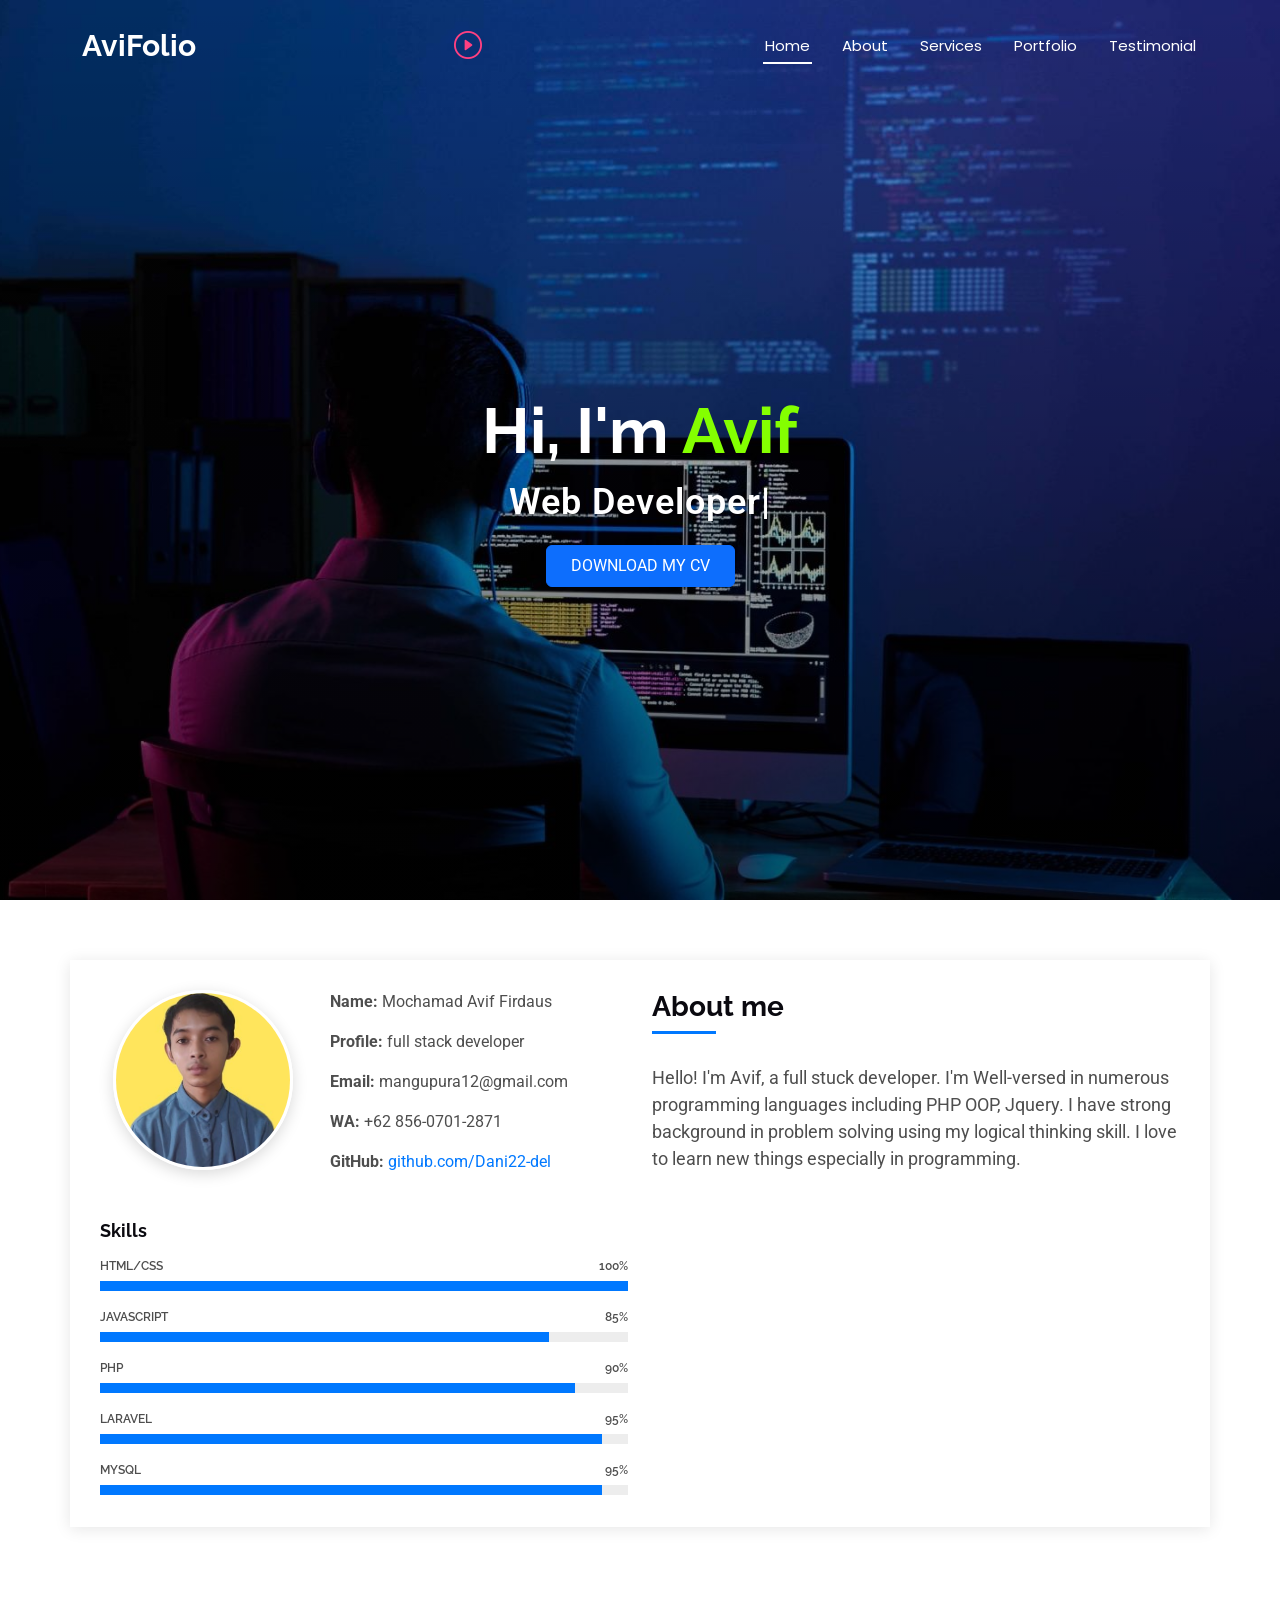
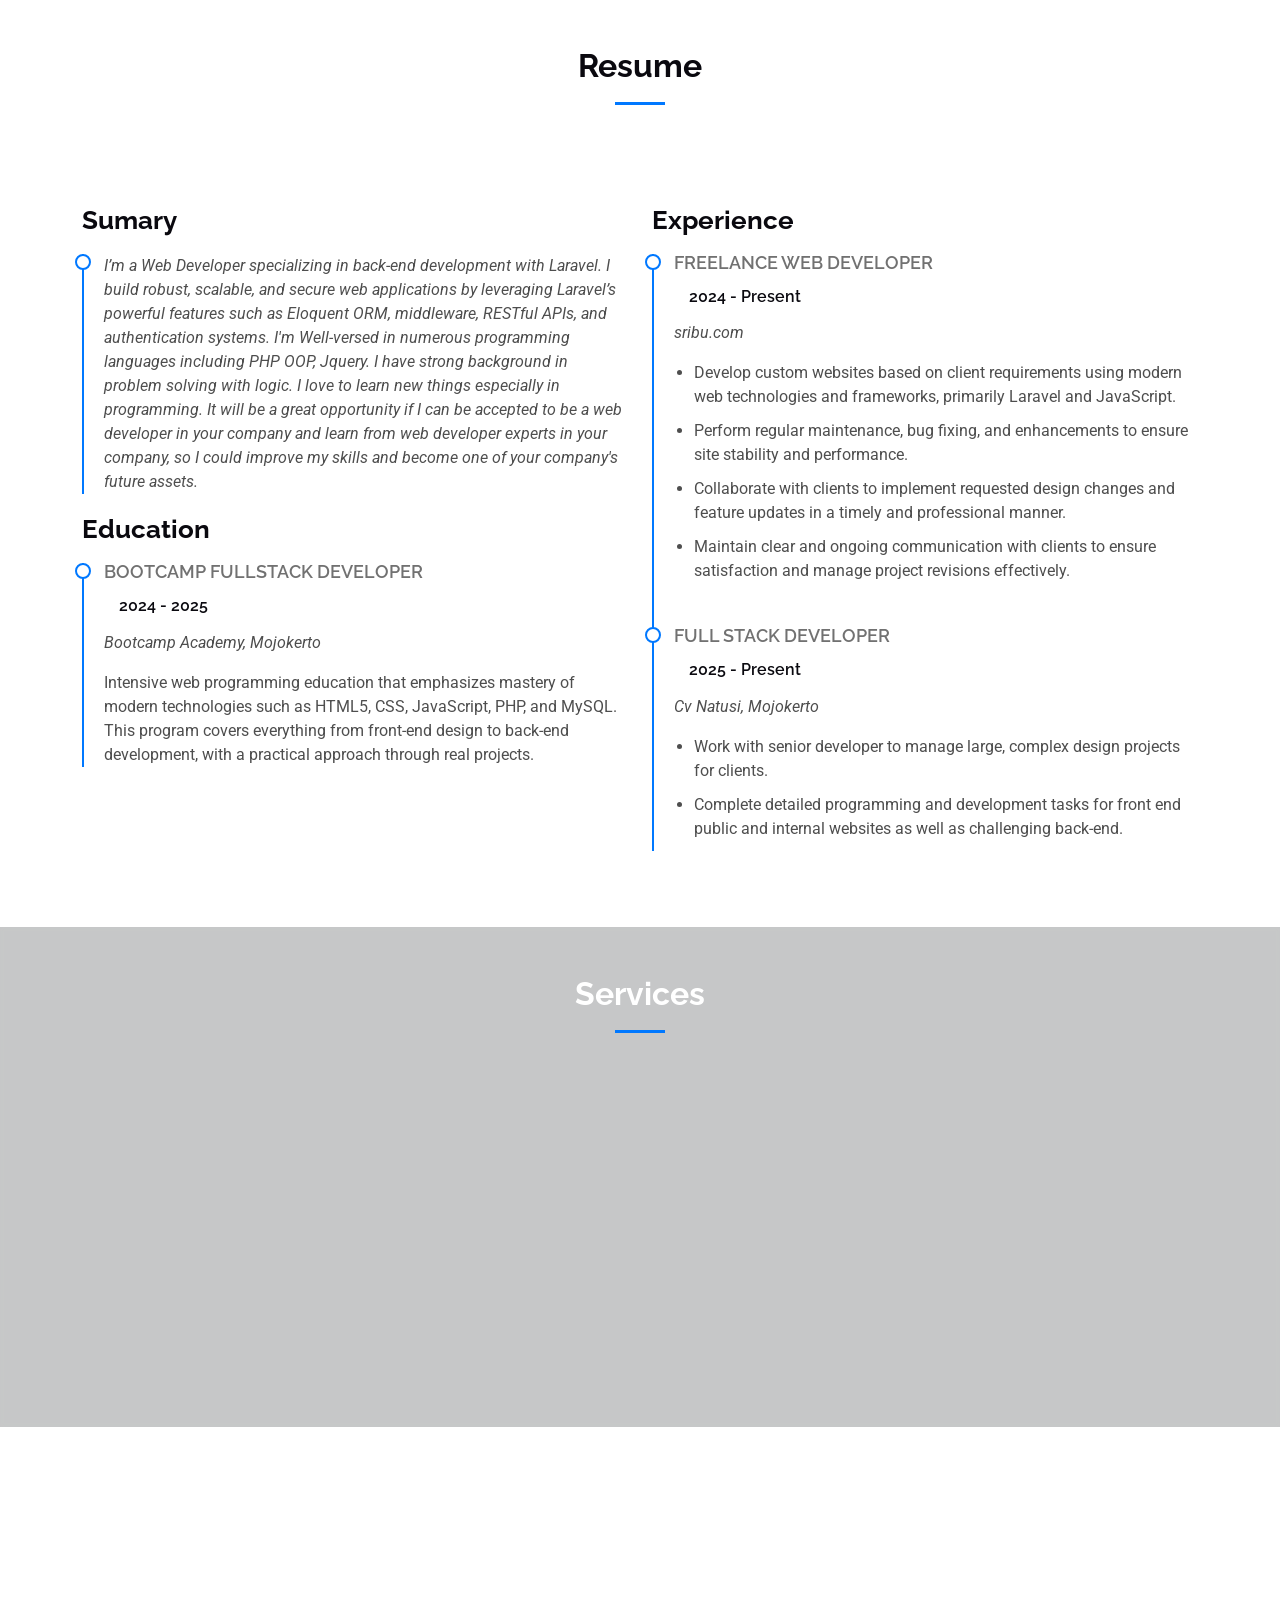
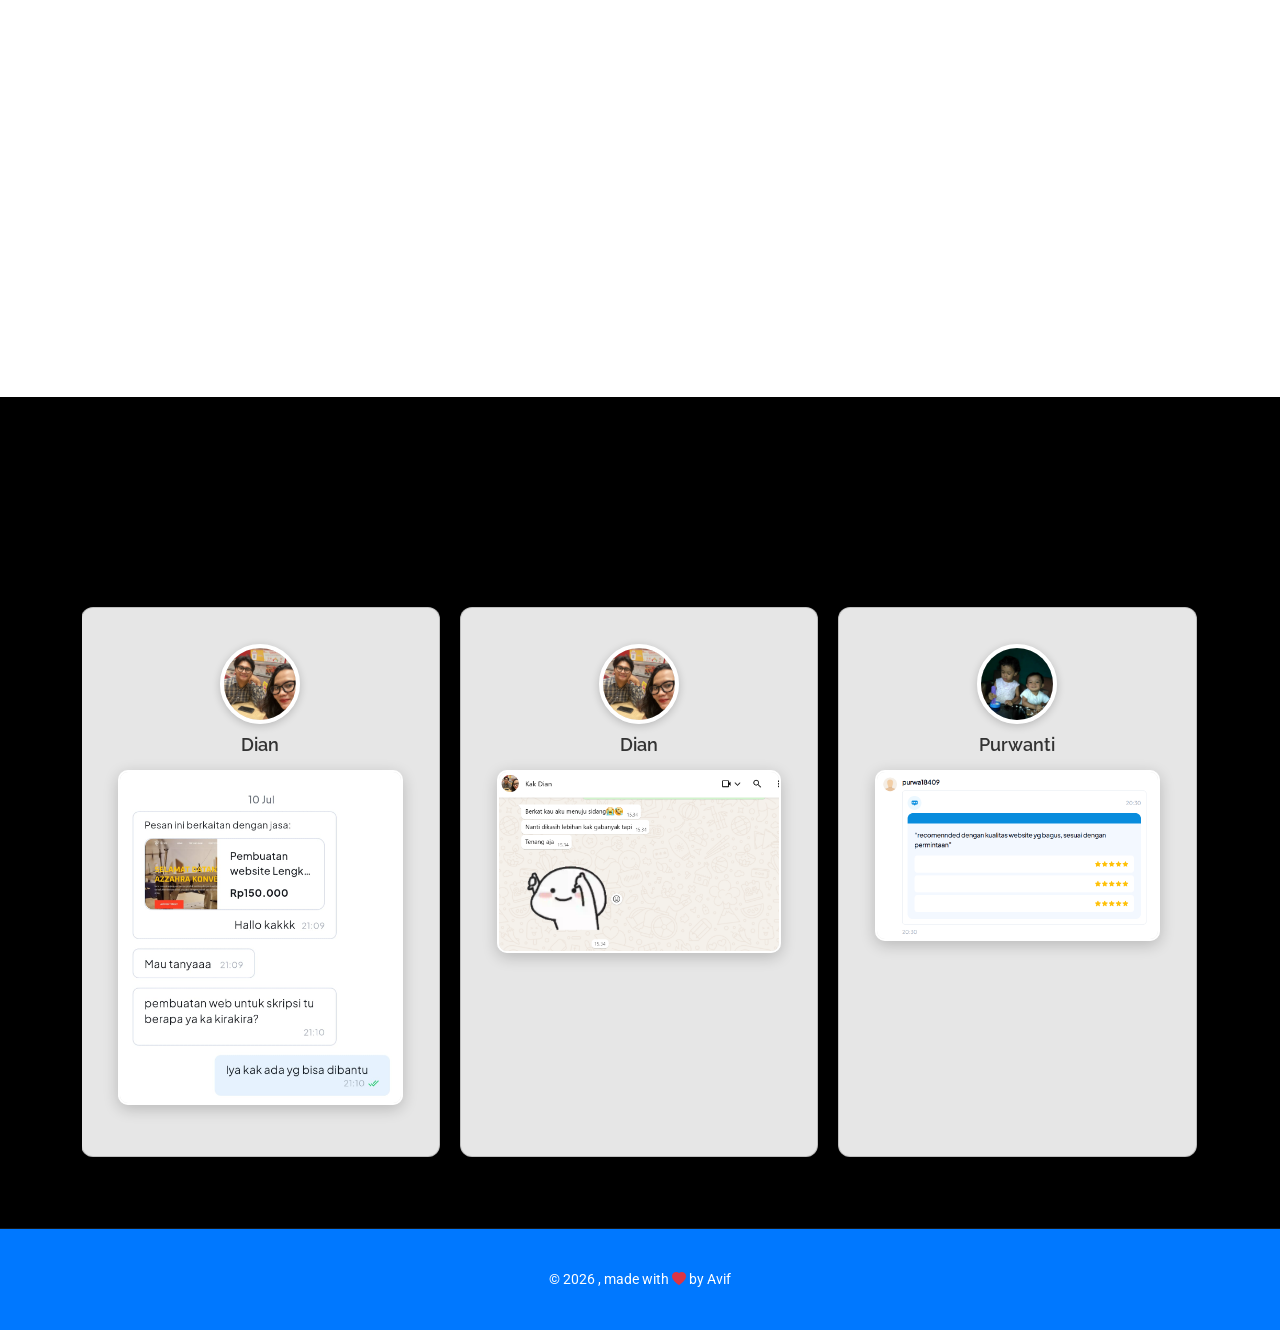
==== commit f3b14324: "update foto,icon musik" ====
--- a/index.html
+++ b/index.html
@@ -1,3 +1,4 @@
+
 <!DOCTYPE html>
 <html lang="en">
   <head>
@@ -52,7 +53,7 @@
         left: 50%;
         width: 100%;
         height: 100%;
-        object-fit: contain; /* video utuh */
+        object-fit: cover; /* video utuh */
         transform: translate(-50%, -50%);
         background: black; /* supaya area kosong jadi hitam */
         z-index: 1;
@@ -202,7 +203,7 @@
       /* HP kecil (max-width: 480px) */
       @media (max-width: 480px) {
         .parallax-video {
-          height: 250px;
+          height: 100%;
           object-fit: cover; /* penuhi layar */
         }
         .testimonial-card {
@@ -328,7 +329,64 @@
         transform: translateY(-4px);
       }
       
-      
+     /* Tombol musik di navbar */
+.btn-music {
+  background: none;
+  border: none;
+  cursor: pointer;
+  font-size: 28px;
+  color: #ff4081;
+  display: flex;
+  align-items: center;
+  justify-content: center;
+  padding: 0;
+  margin-right: 10px;
+  transition: transform 0.2s ease, color 0.2s ease;
+}
+
+.btn-music:hover {
+  transform: scale(1.1);
+  color: #e73370;
+}
+
+/* Mobile lebih kecil */
+@media (max-width: 576px) {
+  .btn-music {
+    font-size: 24px;
+    margin-right: 5px;
+  }
+}
+.circle-photo {
+  width: 100%;
+  max-width: 120px; /* default untuk HP */
+  aspect-ratio: 1 / 1;
+  overflow: hidden;
+  border-radius: 50%;
+  border: 3px solid #fff;
+  box-shadow: 0 4px 15px rgba(0, 0, 0, 0.15);
+  margin: 0 auto;
+}
+
+.circle-photo img {
+  width: 100%;
+  height: 100%;
+  object-fit: cover;
+  object-position: center top;
+}
+
+/* Tablet */
+@media (min-width: 768px) {
+  .circle-photo {
+    max-width: 150px;
+  }
+}
+
+/* Desktop */
+@media (min-width: 1024px) {
+  .circle-photo {
+    max-width: 180px;
+  }
+}
 
     </style>
   </head>
@@ -343,6 +401,10 @@
           <!-- <img src="assets/img/logo.png" alt=""> -->
           <h1 class="sitename">AviFolio</h1>
         </a>
+        <!-- Tombol Musik -->
+        <button id="toggleMusic" class="btn-music" aria-label="Toggle Music">
+          <i class="bi bi-play-circle"></i>
+        </button>
 
         <nav id="navmenu" class="navmenu">
           <ul>
@@ -358,22 +420,9 @@
         </nav>
       </div>
     </header>
-       <iframe
-  src="player.html"
-  id="musicFrame"
-  style="
-    position: fixed;
-    bottom: 10px;
-    right: 10px;
-    width: 150px;
-    height: 50px;
-    border: none;
-    z-index: 999;
-    background: transparent;
-  "
-        ></iframe>
-
-
+  
+
+    <audio id="bgMusic" src="assets/img/final.mp3" loop></audio>
 
     <main class="main">
       <!-- Hero Section -->
@@ -383,6 +432,12 @@
           <h2>Hi, I'm <span style="color: rgb(132, 255, 0)">Avif</span></h2>
 
     <p><span class="typed" data-typed-items="Web Developer, Freelancer, SEO"></span></p>
+         <a href="https://bit.ly/CV_Avif" 
+          target="_blank" 
+          class="btn btn-primary px-4 py-2 mt-3">
+          DOWNLOAD MY CV
+        </a>
+
   </div>
     </section>
 
@@ -395,15 +450,13 @@
           <div class="row gy-4">
             <div class="col-md-6">
               <div class="row justify-content-between gy-4">
-                <div class="col-lg-5">
-                  <img
-                    src="assets/img/Mochamad Avif Firdaus.jpeg"
-                    alt="Foto Avif"
-                    width="200px;"
-                    height="200px;"
-                    style="object-fit: cover"
-                    class="img-fluid rounded"
-                  />
+                <div class="col-lg-5 col-md-6 col-sm-8 mx-auto">
+                 <div class="circle-photo">
+                    <img
+                      src="assets/img/Mochamad Avif Firdaus.jpeg"
+                      alt="Foto Avif"
+                    />
+                  </div>
                 </div>
                 <div class="col-lg-7 about-info">
                   <p>
@@ -697,13 +750,14 @@
                     class="details-link"
                     ><i class="bi bi-link-45deg"></i
                   ></a>
-                  <a
+                 <a
                     href="https://github.com/Dani22-del/website-beasiswa" 
                     title="View on GitHub"
-                    class="github-link"
+                    style="display: inline-flex; align-items: center; justify-content: center; width: 36px; height: 36px; background: rgba(255,255,255,0.2); border-radius: 50%; color: rgb(9, 104, 200); font-size: 20px; margin: 0 4px;"
                   >
-                    <i class="bi bi-github" style="font-size:28px;"></i>
+                    <i class="bi bi-github"></i>
                   </a>
+
                 </div>
               </div>
               <!-- End Portfolio Item -->
@@ -736,12 +790,13 @@
                     ><i class="bi bi-link-45deg"></i
                   ></a>
                    <a
-                    href="https://github.com/Dani22-del/website-surat" 
-                    title="View on GitHub"
-                    class="github-link"
-                  >
-                    <i class="bi bi-github" style="font-size:28px;"></i>
-                  </a>
+                      href="https://github.com/Dani22-del/website-beasiswa" 
+                      title="View on GitHub"
+                      style="display: inline-flex; align-items: center; justify-content: center; width: 36px; height: 36px; background: rgba(255,255,255,0.2); border-radius: 50%; color: rgb(9, 104, 200); font-size: 20px; margin: 0 4px;"
+                    >
+                      <i class="bi bi-github"></i>
+                    </a>
+
                 </div>
               </div>
               <!-- End Portfolio Item -->
@@ -1251,12 +1306,20 @@
       });
     </script>
    <script>
-  const frame = document.getElementById("musicFrame");
-
-  document.addEventListener("click", function startMusicOnce() {
-    frame.contentWindow.postMessage("startMusic", "*");
-    document.removeEventListener("click", startMusicOnce);
+  const audio = document.getElementById("bgMusic");
+  const btnMusic = document.getElementById("toggleMusic");
+  const iconMusic = btnMusic.querySelector("i");
+
+  btnMusic.addEventListener("click", () => {
+    if (audio.paused) {
+      audio.play();
+      iconMusic.classList.replace("bi-play-circle", "bi-pause-circle");
+    } else {
+      audio.pause();
+      iconMusic.classList.replace("bi-pause-circle", "bi-play-circle");
+    }
   });
 </script>
+
   </body>
-</html>
+</html>
--- a/assets/css/main.css
+++ b/assets/css/main.css
@@ -1034,8 +1034,7 @@
 }
 
 .portfolio .portfolio-item .portfolio-info .preview-link,
-.portfolio .portfolio-item .portfolio-info .details-link,
-.portfolio .portfolio-item .portfolio-info .github-link {
+.portfolio .portfolio-item .portfolio-info .details-link {
   position: absolute;
   right: 50px;
   font-size: 24px;
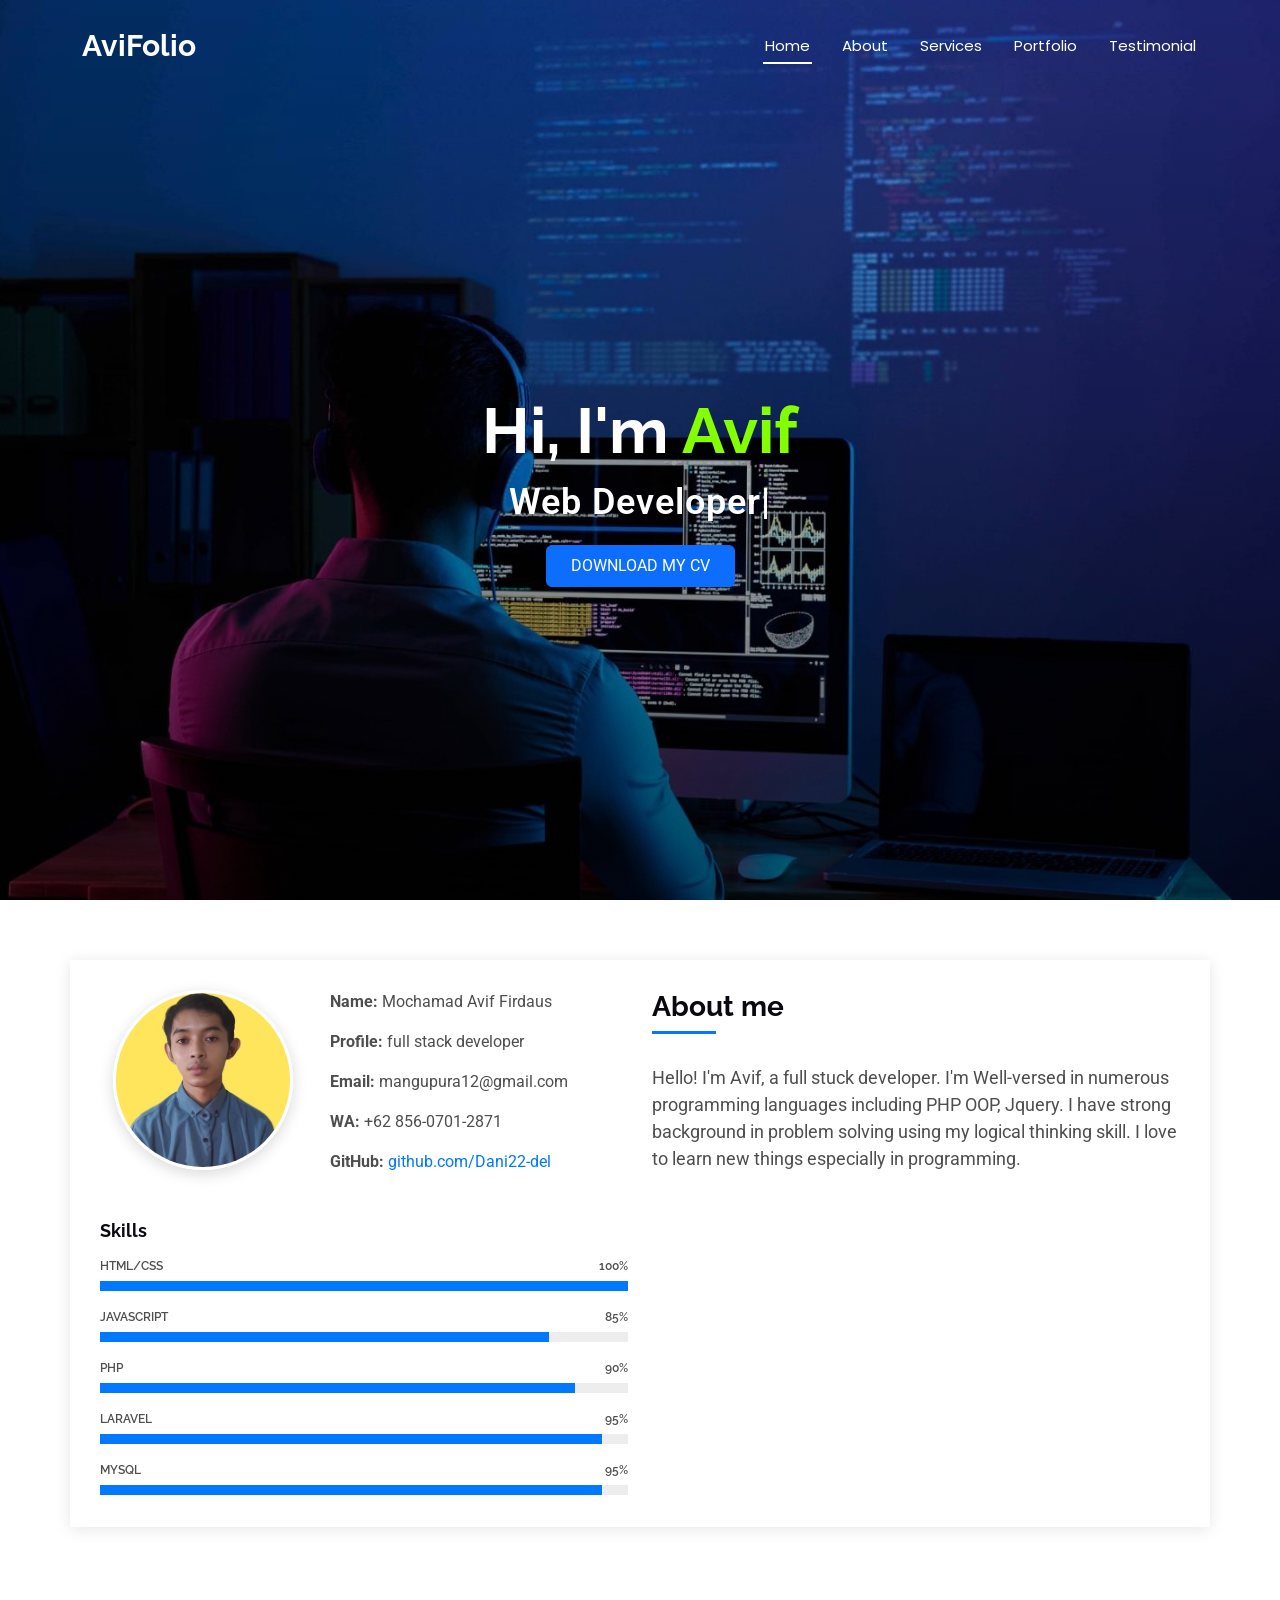
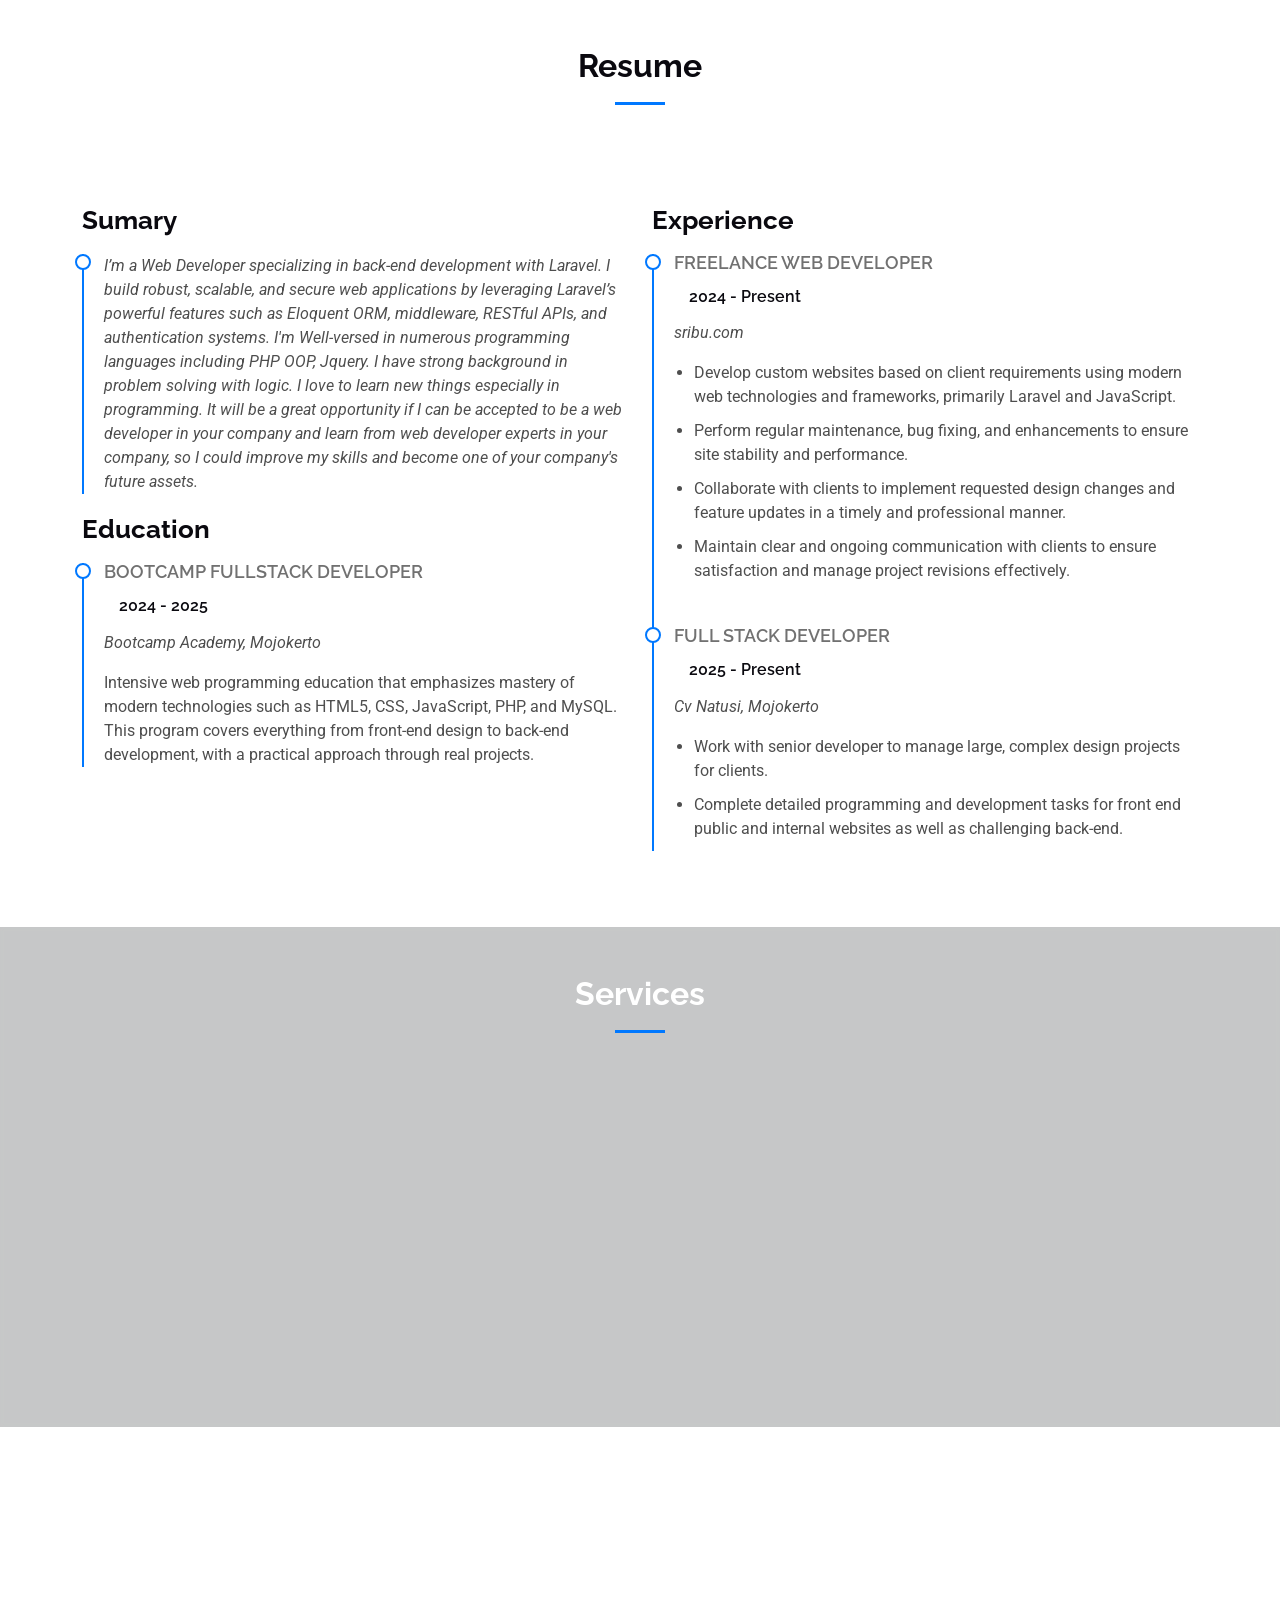
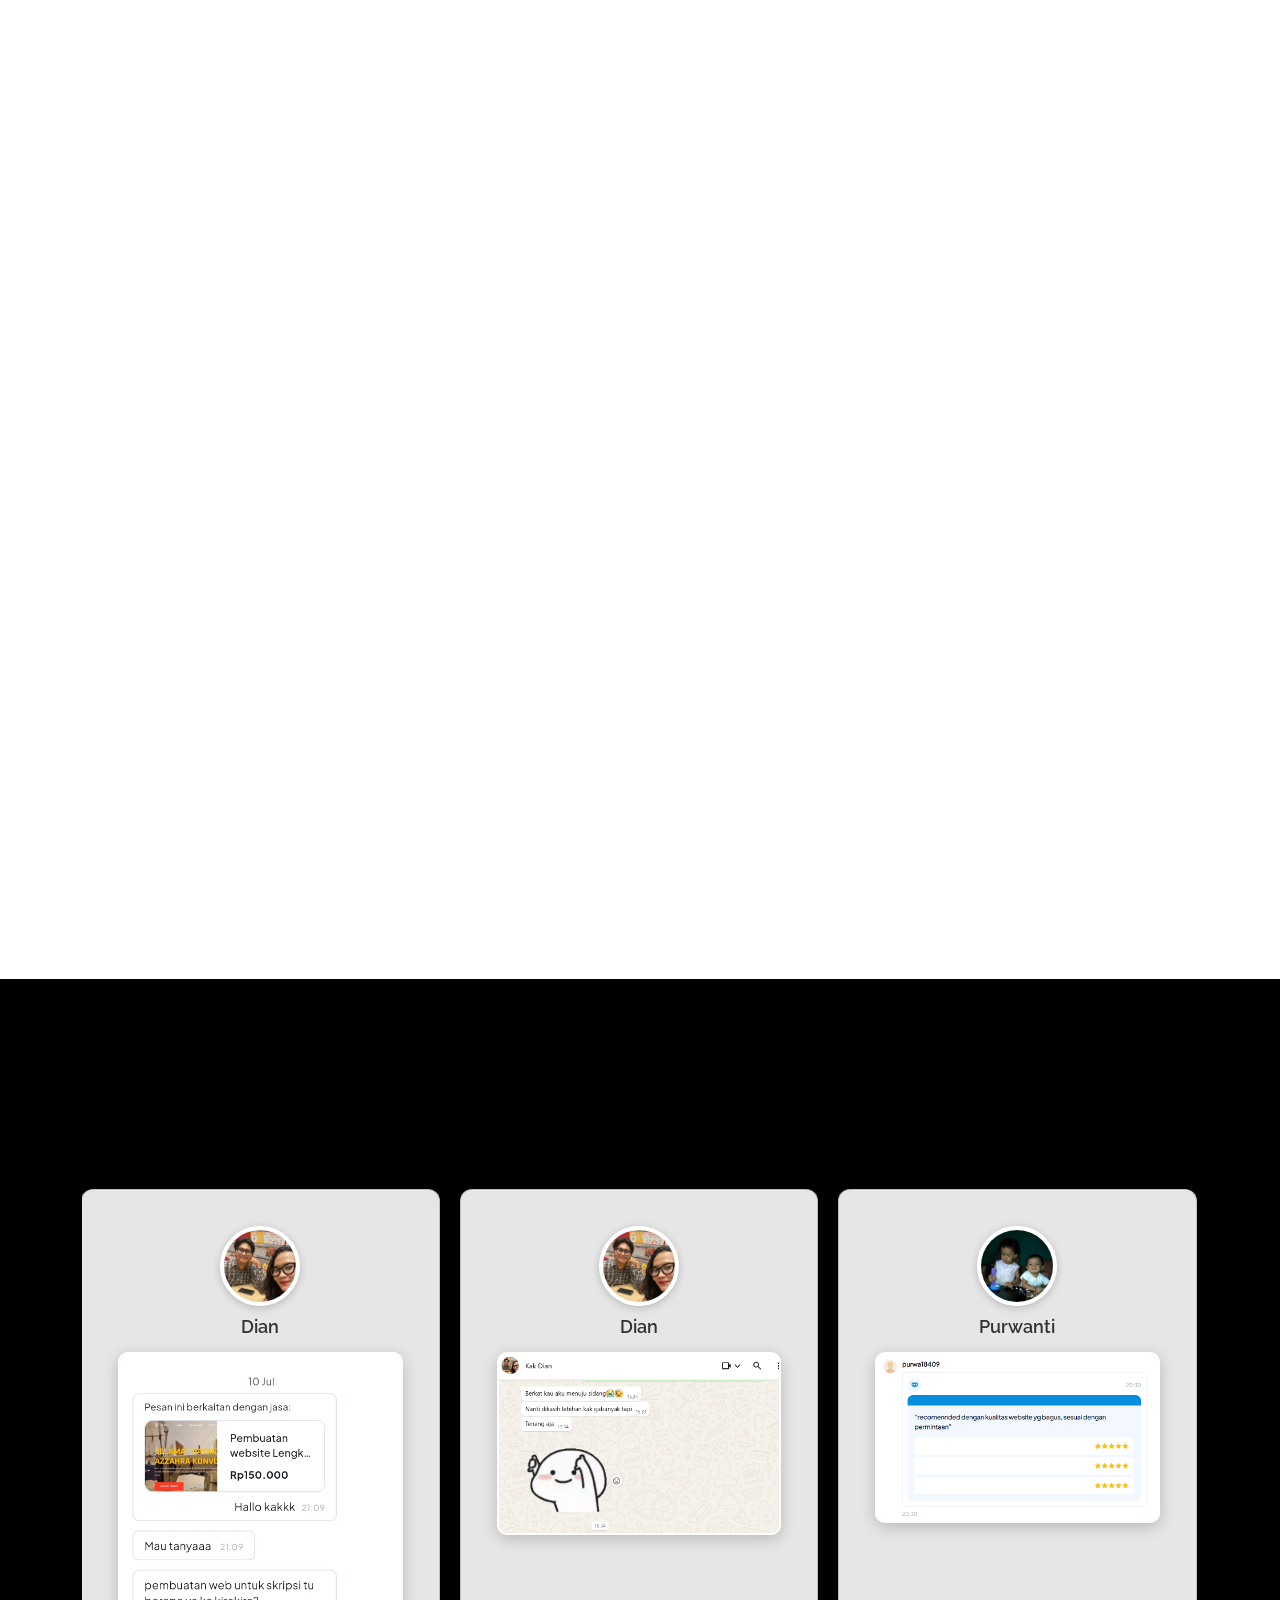
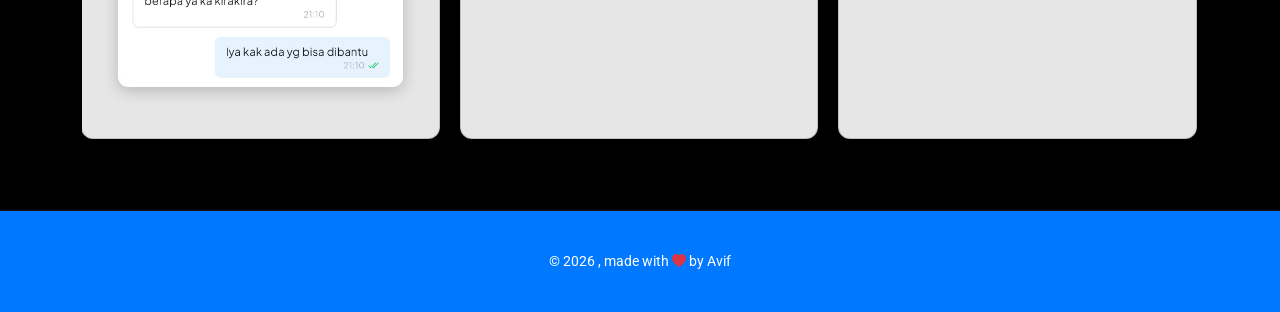
==== commit 9ff1be20: "nambah porto" ====
--- a/index.html
+++ b/index.html
@@ -402,7 +402,7 @@
           <h1 class="sitename">AviFolio</h1>
         </a>
         <!-- Tombol Musik -->
-        <button id="toggleMusic" class="btn-music" aria-label="Toggle Music">
+        <button id="toggleMusic" class="btn-music" aria-label="Toggle Music" style="display:none">
           <i class="bi bi-play-circle"></i>
         </button>
 
@@ -829,6 +829,91 @@
                   ></a>
                 </div>
               </div>
+
+              <!-- Portfolio Item: Koperasi -->
+              <div class="col-lg-4 col-md-6 portfolio-item isotope-item filter-app">
+                <img
+                  src="assets/img/portfolio/koperasi-1.png"
+                  class="img-fluid"
+                  alt=""
+                  style="width:100%;height:267px;object-fit:cover;"
+                />
+                <div class="portfolio-info">
+                  <h4>Koperasi</h4>
+                  <p>Sistem Manajemen Koperasi</p>
+                  <a href="assets/img/portfolio/koperasi-1.png" title="Koperasi" data-gallery="portfolio-gallery" class="glightbox preview-link"><i class="bi bi-zoom-in"></i></a>
+                  <a href="koperasi-details.html" title="More Details" class="details-link"><i class="bi bi-link-45deg"></i></a>
+                </div>
+              </div>
+              <!-- End Portfolio Item -->
+
+              <!-- Portfolio Item: LK3 -->
+              <div class="col-lg-4 col-md-6 portfolio-item isotope-item filter-app">
+                <img
+                  src="assets/img/portfolio/lk3-1.png"
+                  class="img-fluid"
+                  alt=""
+                  style="width:100%;height:267px;object-fit:cover;"
+                />
+                <div class="portfolio-info">
+                  <h4>LK3</h4>
+                  <p>Sistem Informasi LK3</p>
+                  <a href="assets/img/portfolio/lk3-1.png" title="LK3" data-gallery="portfolio-gallery" class="glightbox preview-link"><i class="bi bi-zoom-in"></i></a>
+                  <a href="lk3-details.html" title="More Details" class="details-link"><i class="bi bi-link-45deg"></i></a>
+                </div>
+              </div>
+              <!-- End Portfolio Item -->
+
+              <!-- Portfolio Item: SIRAMA -->
+              <div class="col-lg-4 col-md-6 portfolio-item isotope-item filter-app">
+                <img
+                  src="assets/img/portfolio/sirama-1.png"
+                  class="img-fluid"
+                  alt=""
+                  style="width:100%;height:267px;object-fit:cover;"
+                />
+                <div class="portfolio-info">
+                  <h4>SIRAMA</h4>
+                  <p>Sistem Informasi SIRAMA</p>
+                  <a href="assets/img/portfolio/sirama-1.png" title="SIRAMA" data-gallery="portfolio-gallery" class="glightbox preview-link"><i class="bi bi-zoom-in"></i></a>
+                  <a href="sirama-details.html" title="More Details" class="details-link"><i class="bi bi-link-45deg"></i></a>
+                </div>
+              </div>
+              <!-- End Portfolio Item -->
+
+              <!-- Portfolio Item: Tapman -->
+              <div class="col-lg-4 col-md-6 portfolio-item isotope-item filter-app">
+                <img
+                  src="assets/img/portfolio/tapman-1.png"
+                  class="img-fluid"
+                  alt=""
+                  style="width:100%;height:267px;object-fit:cover;"
+                />
+                <div class="portfolio-info">
+                  <h4>Tapman</h4>
+                  <p>Sistem Tapman</p>
+                  <a href="assets/img/portfolio/tapman-1.png" title="Tapman" data-gallery="portfolio-gallery" class="glightbox preview-link"><i class="bi bi-zoom-in"></i></a>
+                  <a href="tapman-details.html" title="More Details" class="details-link"><i class="bi bi-link-45deg"></i></a>
+                </div>
+              </div>
+              <!-- End Portfolio Item -->
+
+              <!-- Portfolio Item: Wahidin Ranap -->
+              <div class="col-lg-4 col-md-6 portfolio-item isotope-item filter-app">
+                <img
+                  src="assets/img/portfolio/wahidin-ranap-1.png"
+                  class="img-fluid"
+                  alt=""
+                  style="width:100%;height:267px;object-fit:cover;"
+                />
+                <div class="portfolio-info">
+                  <h4>Wahidin Ranap</h4>
+                  <p>Sistem Rawat Inap RS Wahidin</p>
+                  <a href="assets/img/portfolio/wahidin-ranap-1.png" title="Wahidin Ranap" data-gallery="portfolio-gallery" class="glightbox preview-link"><i class="bi bi-zoom-in"></i></a>
+                  <a href="wahidin-ranap-details.html" title="More Details" class="details-link"><i class="bi bi-link-45deg"></i></a>
+                </div>
+              </div>
+              <!-- End Portfolio Item -->
 
               <!-- <div
                 class="col-lg-4 col-md-6 portfolio-item isotope-item filter-branding"
